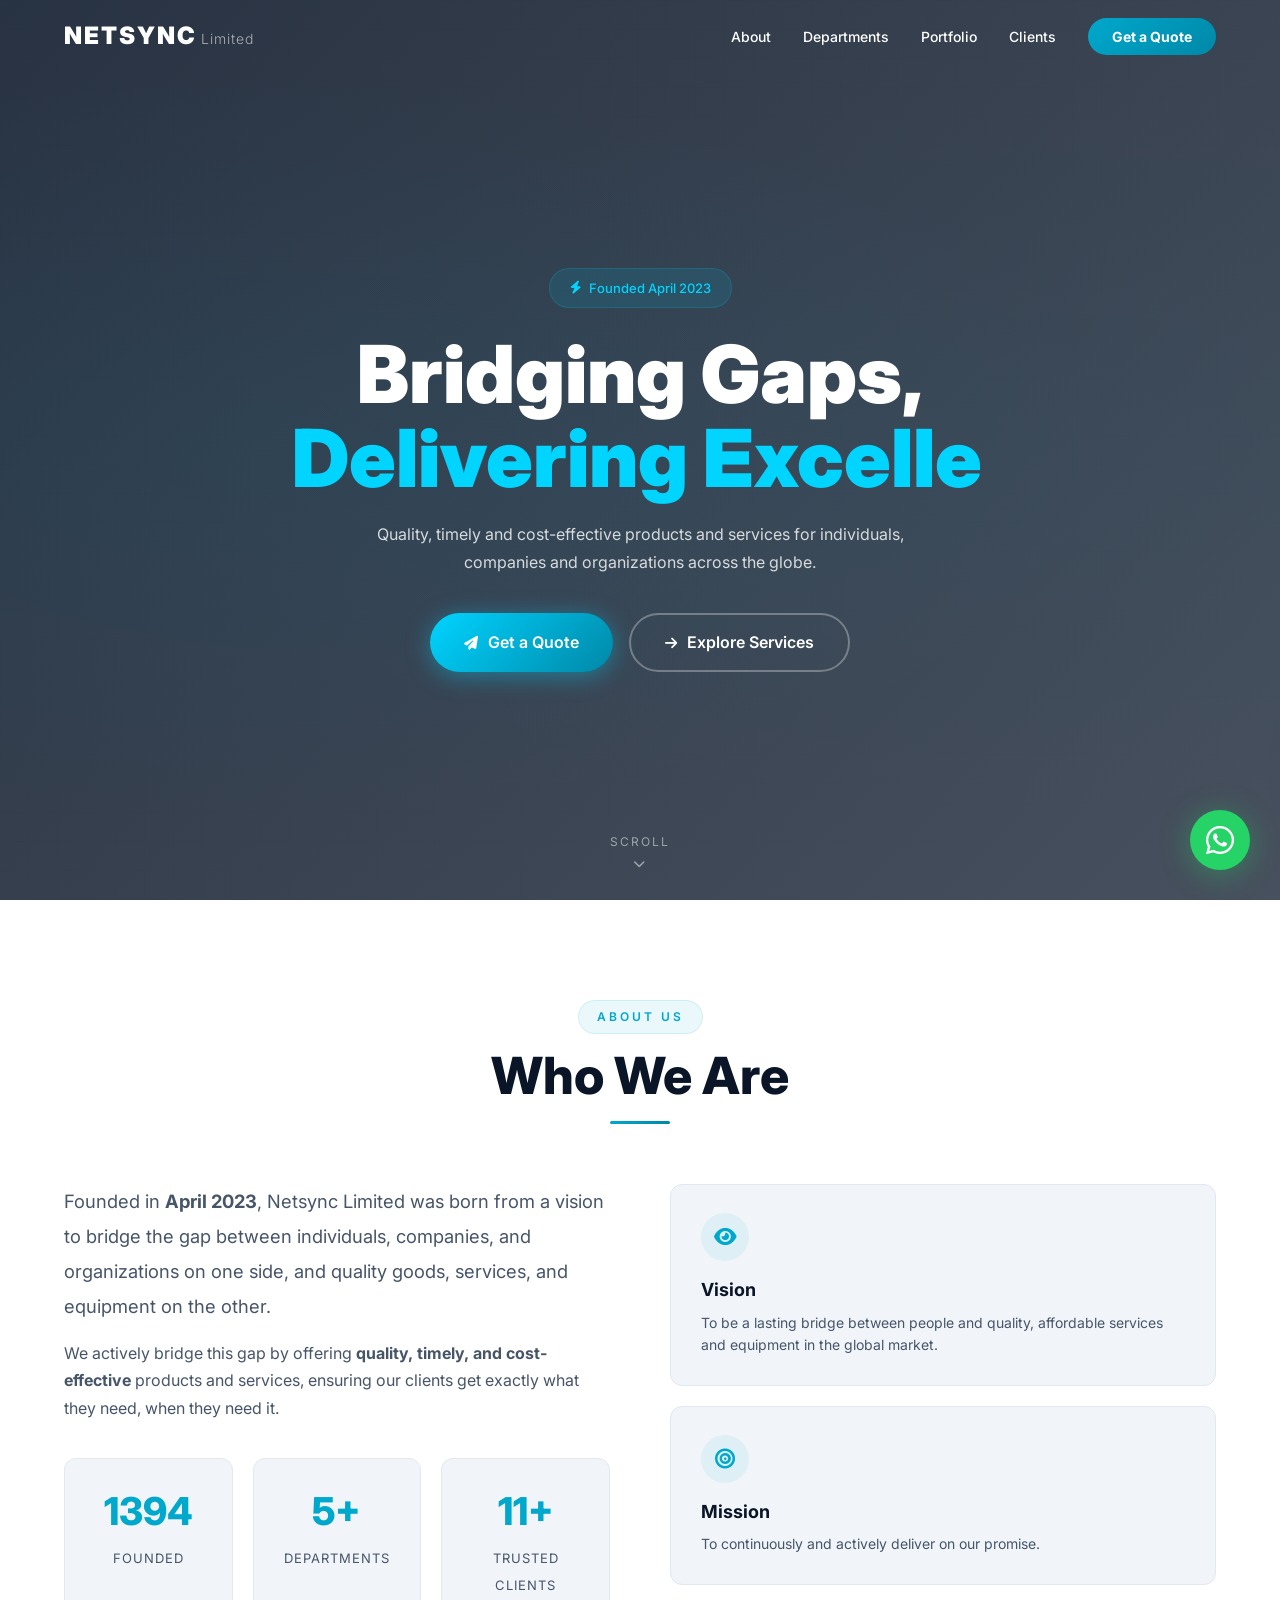
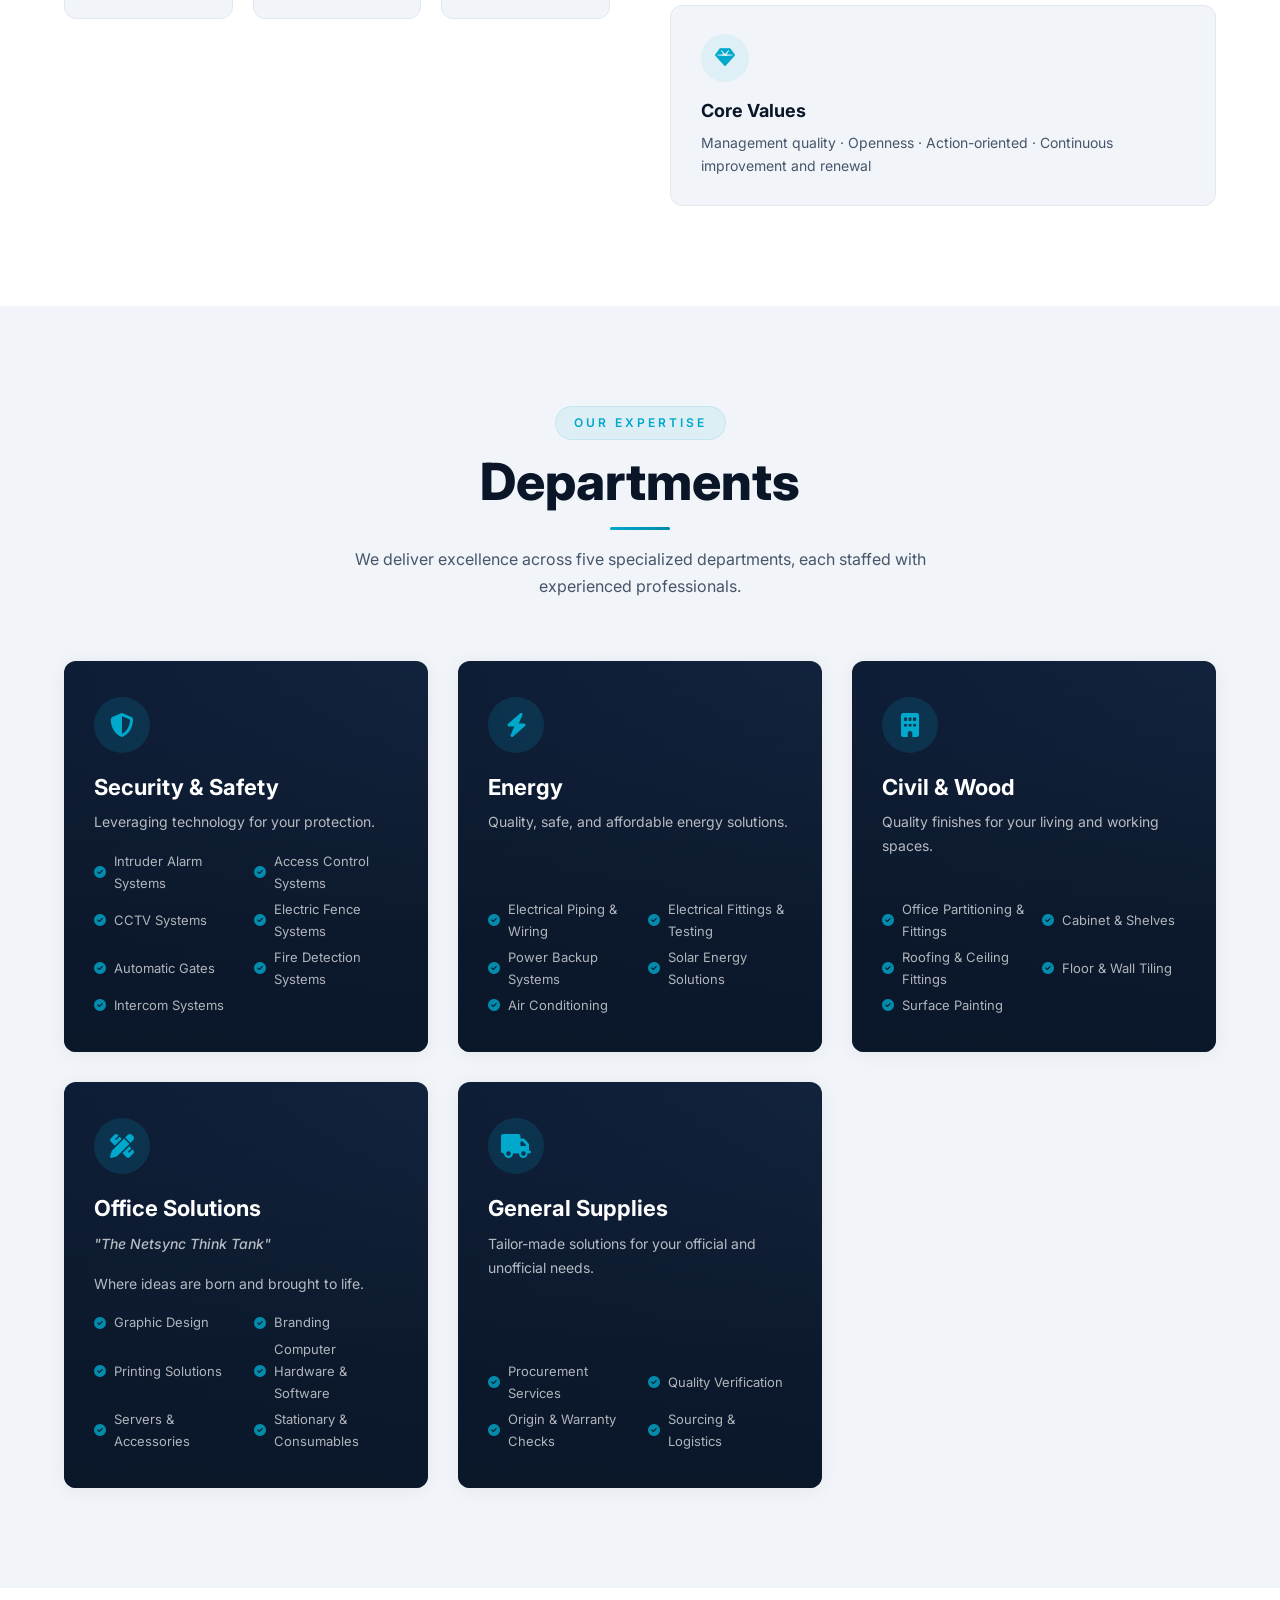
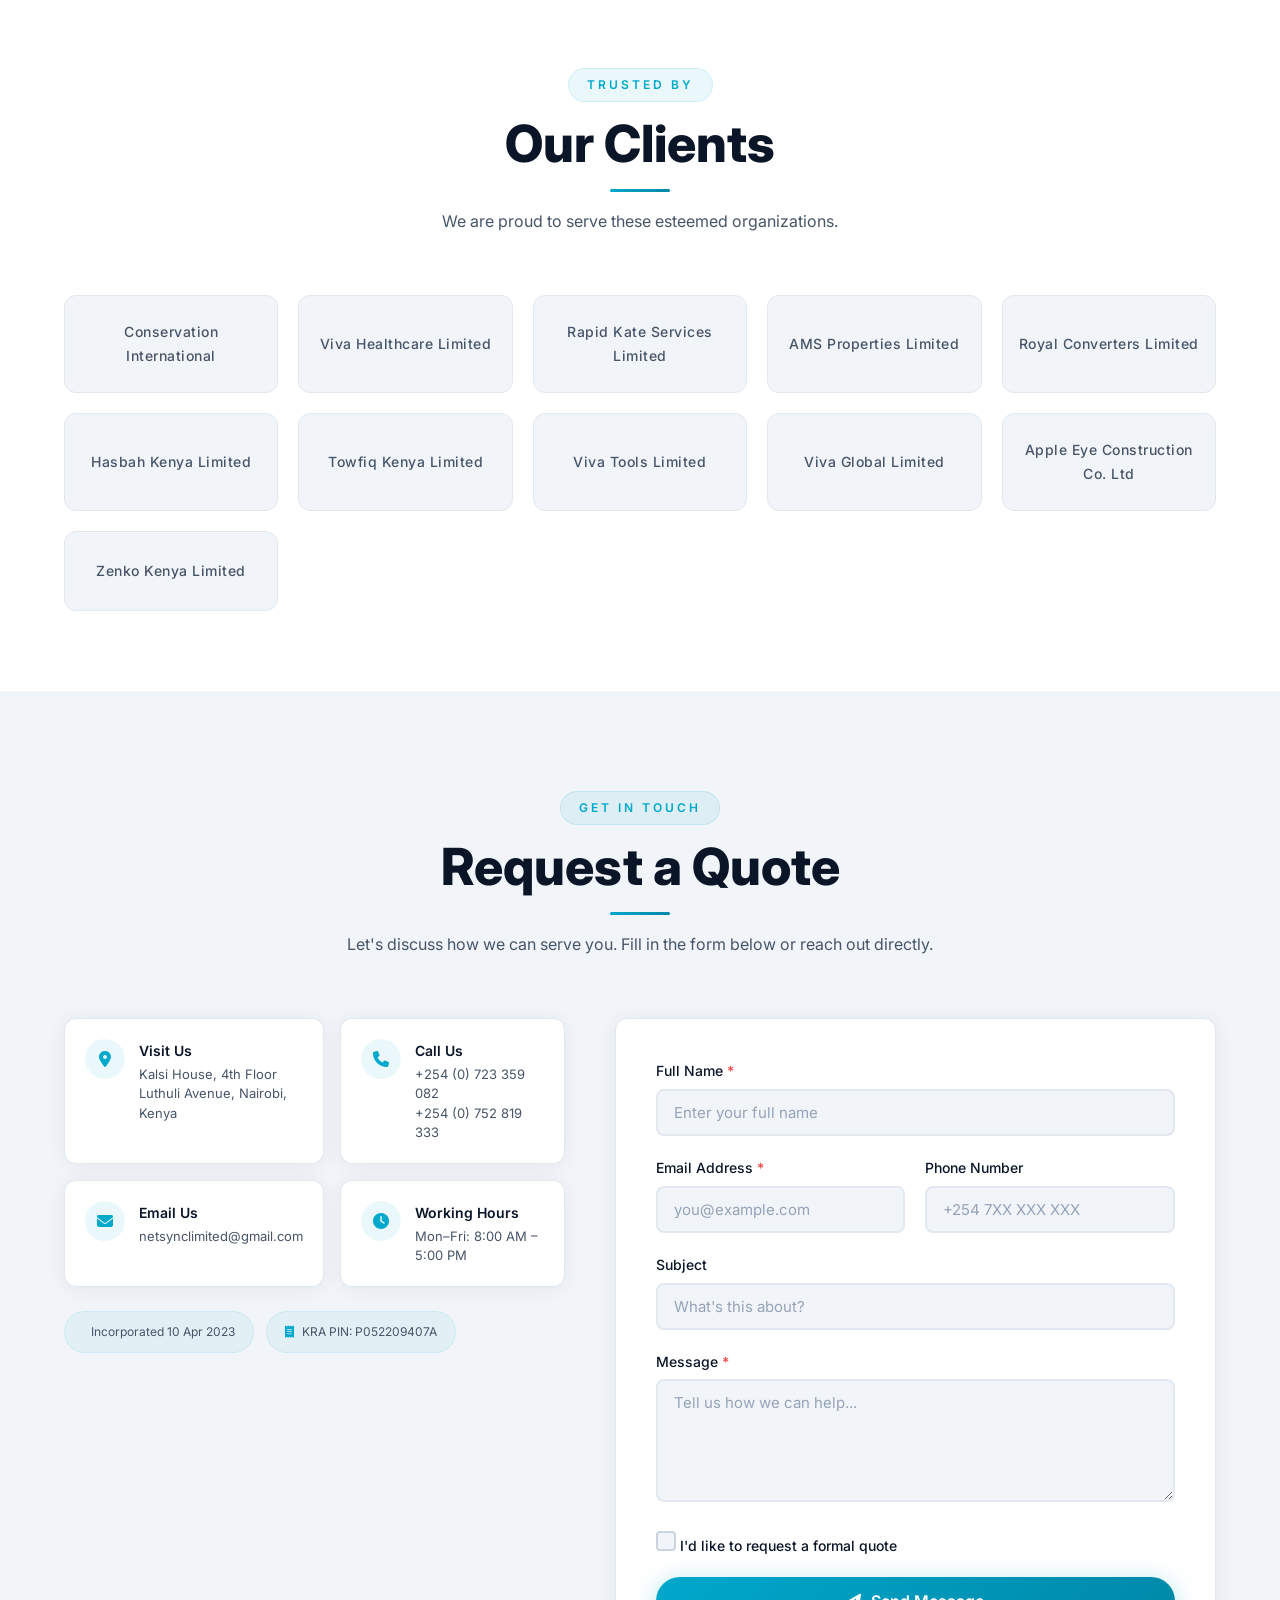
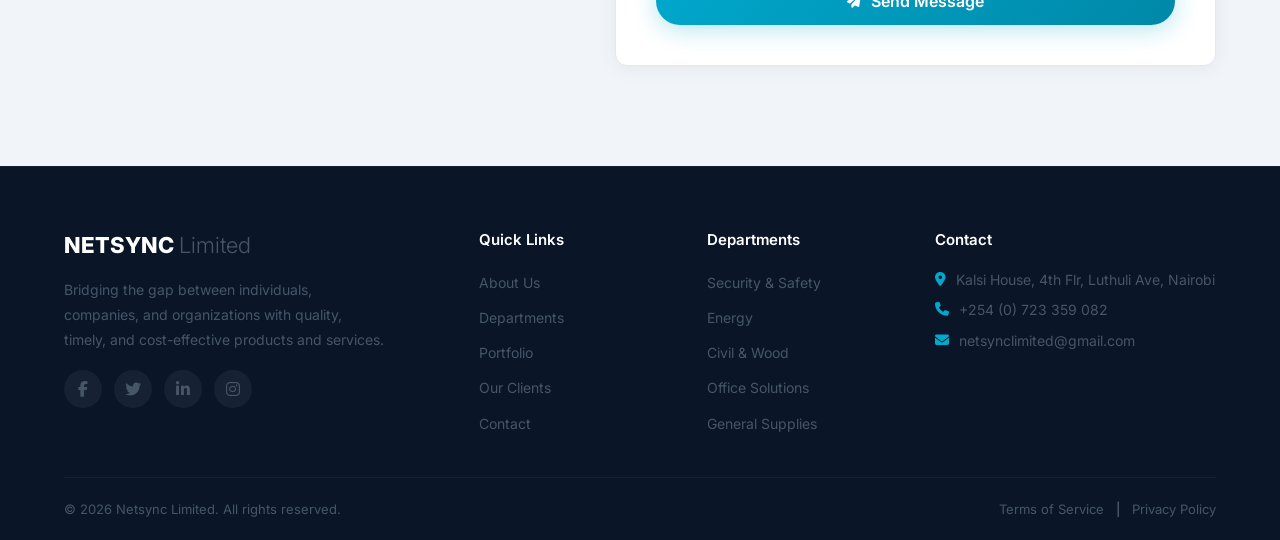
==== index.html @ a8cf63d8 "initial commit" ====
<!DOCTYPE html>
<html lang="en">
<head>
    <meta charset="UTF-8" />
    <meta name="viewport" content="width=device-width, initial-scale=1.0" />
    
    <!-- SEO Meta Tags -->
    <title>Netsync Limited - Bridging Gaps, Delivering Excellence</title>
    <meta name="description" content="Netsync Limited provides quality, timely and cost-effective security, energy, civil works, office solutions and general supplies in Kenya." />
    <meta name="keywords" content="Netsync, security systems, energy solutions, civil works, office solutions, general supplies, Kenya" />
    <meta name="author" content="Netsync Limited" />
    <meta name="robots" content="index, follow" />
    
    <!-- Open Graph Tags -->
    <meta property="og:title" content="Netsync Limited - Bridging Gaps, Delivering Excellence" />
    <meta property="og:description" content="Quality, timely and cost-effective products and services for individuals, companies and organizations." />
    <meta property="og:type" content="website" />
    <meta property="og:url" content="https://netsync-ltd.vercel.app" />
    <meta property="og:image" content="https://netsync-ltd.vercel.app/assets/images/og-image.jpg" />
    
    <!-- Favicon -->
    <link rel="icon" type="image/x-icon" href="data:image/svg+xml,<svg xmlns='http://www.w3.org/2000/svg' viewBox='0 0 100 100'><text y='.9em' font-size='90'>⚡</text></svg>" />
    
    <!-- Google Fonts -->
    <link rel="preconnect" href="https://fonts.googleapis.com" />
    <link rel="preconnect" href="https://fonts.gstatic.com" crossorigin />
    <link href="https://fonts.googleapis.com/css2?family=Inter:wght@300;400;600;700;800;900&display=swap" rel="stylesheet" />
    
    <!-- Font Awesome Icons -->
    <link rel="stylesheet" href="https://cdnjs.cloudflare.com/ajax/libs/font-awesome/6.5.0/css/all.min.css" />
    
    <!-- External CSS -->
    <link rel="stylesheet" href="css/style.css" />
</head>
<body>
    <!-- ===== LOADING SCREEN ===== -->
    <div id="loader" aria-hidden="true">
        <div class="loader-spinner"></div>
        <p>Loading...</p>
    </div>

    <!-- ===== NAVIGATION ===== -->
    <header id="navbar" role="navigation" aria-label="Main navigation">
        <nav class="nav-container">
            <div class="nav-logo">
                <a href="index.html" aria-label="Netsync Limited Home">
                    <span class="logo-text">NETSYNC</span>
                    <span class="logo-sub">Limited</span>
                </a>
            </div>
            
            <button class="nav-toggle" id="navToggle" aria-label="Toggle navigation menu" aria-expanded="false">
                <span class="hamburger-line"></span>
                <span class="hamburger-line"></span>
                <span class="hamburger-line"></span>
            </button>
            
            <ul class="nav-menu" id="navMenu" role="menubar">
                <li role="none"><a href="index.html#about" role="menuitem">About</a></li>
                <li role="none"><a href="index.html#departments" role="menuitem">Departments</a></li>
                <li role="none"><a href="portfolio.html" role="menuitem">Portfolio</a></li>
                <li role="none"><a href="index.html#clients" role="menuitem">Clients</a></li>
                <li role="none"><a href="index.html#contact" role="menuitem" class="nav-cta">Get a Quote</a></li>
            </ul>
        </nav>
    </header>

    <!-- ===== HERO SECTION ===== -->
    <section id="hero" class="hero-section" style="background: linear-gradient(135deg, rgba(10, 22, 40, 0.88) 0%, rgba(10, 22, 40, 0.75) 100%), url('https://images.unsplash.com/photo-1497366216548-37526070297c?w=1920&auto=format') center/cover no-repeat fixed;">
        <div class="hero-overlay"></div>
        <div class="hero-binary-bg" aria-hidden="true"></div>
        
        <div class="hero-content">
            <div class="hero-badge" style="background: rgba(0, 168, 204, 0.15); border-color: rgba(0, 168, 204, 0.25); color: #00D4FF;">
                <i class="fas fa-bolt" aria-hidden="true"></i>
                Founded April 2023
            </div>
            <h1 class="hero-title" style="color: #FFFFFF;">
                <span class="hero-highlight" style="color: #FFFFFF;">Bridging Gaps,</span><br />
                <span id="typed-text" class="typed-text" style="color: #00D4FF; border-right-color: #00D4FF;"></span>
            </h1>
            <p class="hero-subtitle" style="color: rgba(255, 255, 255, 0.8);">
                Quality, timely and cost-effective products and services for individuals, 
                companies and organizations across the globe.
            </p>
            <div class="hero-buttons">
                <a href="#contact" class="btn btn-primary" style="background: linear-gradient(135deg, #00D4FF, #0088A8); color: #FFFFFF; box-shadow: 0 4px 25px rgba(0, 212, 255, 0.4);">
                    <i class="fas fa-paper-plane" aria-hidden="true"></i>
                    Get a Quote
                </a>
                <a href="portfolio.html" class="btn btn-secondary" style="border-color: rgba(255, 255, 255, 0.3); color: #FFFFFF;">
                    <i class="fas fa-arrow-right" aria-hidden="true"></i>
                    Explore Services
                </a>
            </div>
        </div>
        
        <div class="hero-scroll-indicator" aria-hidden="true" style="color: rgba(255, 255, 255, 0.5);">
            <span>Scroll</span>
            <i class="fas fa-chevron-down"></i>
        </div>
    </section>

    <!-- ===== ABOUT SECTION ===== -->
    <section id="about" class="about-section">
        <div class="container">
            <div class="section-header">
                <span class="section-tag">About Us</span>
                <h2 class="section-title">Who We Are</h2>
                <div class="section-divider"></div>
            </div>
            
            <div class="about-grid">
                <div class="about-text">
                    <p class="about-intro">
                        Founded in <strong>April 2023</strong>, Netsync Limited was born from a vision to bridge 
                        the gap between individuals, companies, and organizations on one side, and quality 
                        goods, services, and equipment on the other.
                    </p>
                    <p>
                        We actively bridge this gap by offering <strong>quality, timely, and cost-effective</strong> 
                        products and services, ensuring our clients get exactly what they need, when they need it.
                    </p>
                    
                    <div class="about-stats">
                        <div class="stat-item">
                            <span class="stat-number" data-target="2023">0</span>
                            <span class="stat-label">Founded</span>
                        </div>
                        <div class="stat-item">
                            <span class="stat-number" data-target="5">0</span>
                            <span class="stat-label">Departments</span>
                        </div>
                        <div class="stat-item">
                            <span class="stat-number" data-target="11">0</span>
                            <span class="stat-label">Trusted Clients</span>
                        </div>
                    </div>
                </div>
                
                <div class="about-values">
                    <div class="value-card" data-delay="0">
                        <div class="value-icon">
                            <i class="fas fa-eye" aria-hidden="true"></i>
                        </div>
                        <h3>Vision</h3>
                        <p>To be a lasting bridge between people and quality, affordable services and equipment in the global market.</p>
                    </div>
                    <div class="value-card" data-delay="100">
                        <div class="value-icon">
                            <i class="fas fa-bullseye" aria-hidden="true"></i>
                        </div>
                        <h3>Mission</h3>
                        <p>To continuously and actively deliver on our promise.</p>
                    </div>
                    <div class="value-card" data-delay="200">
                        <div class="value-icon">
                            <i class="fas fa-gem" aria-hidden="true"></i>
                        </div>
                        <h3>Core Values</h3>
                        <p>Management quality · Openness · Action-oriented · Continuous improvement and renewal</p>
                    </div>
                </div>
            </div>
        </div>
    </section>

    <!-- ===== DEPARTMENTS SECTION ===== -->
    <section id="departments" class="departments-section">
        <div class="container">
            <div class="section-header">
                <span class="section-tag">Our Expertise</span>
                <h2 class="section-title">Departments</h2>
                <div class="section-divider"></div>
                <p class="section-subtitle">
                    We deliver excellence across five specialized departments, each staffed with experienced professionals.
                </p>
            </div>
            
            <div class="departments-grid">
                <!-- Department 1: Security & Safety -->
                <div class="dept-card" data-department="security">
                    <div class="dept-card-bg"></div>
                    <div class="dept-card-overlay">
                        <div class="dept-icon">
                            <i class="fas fa-shield-halved" aria-hidden="true"></i>
                        </div>
                        <h3>Security &amp; Safety</h3>
                        <p>Leveraging technology for your protection.</p>
                        <ul class="dept-services">
                            <li><i class="fas fa-check-circle" aria-hidden="true"></i> Intruder Alarm Systems</li>
                            <li><i class="fas fa-check-circle" aria-hidden="true"></i> Access Control Systems</li>
                            <li><i class="fas fa-check-circle" aria-hidden="true"></i> CCTV Systems</li>
                            <li><i class="fas fa-check-circle" aria-hidden="true"></i> Electric Fence Systems</li>
                            <li><i class="fas fa-check-circle" aria-hidden="true"></i> Automatic Gates</li>
                            <li><i class="fas fa-check-circle" aria-hidden="true"></i> Fire Detection Systems</li>
                            <li><i class="fas fa-check-circle" aria-hidden="true"></i> Intercom Systems</li>
                        </ul>
                    </div>
                </div>
                
                <!-- Department 2: Energy -->
                <div class="dept-card" data-department="energy">
                    <div class="dept-card-bg"></div>
                    <div class="dept-card-overlay">
                        <div class="dept-icon">
                            <i class="fas fa-bolt" aria-hidden="true"></i>
                        </div>
                        <h3>Energy</h3>
                        <p>Quality, safe, and affordable energy solutions.</p>
                        <ul class="dept-services">
                            <li><i class="fas fa-check-circle" aria-hidden="true"></i> Electrical Piping &amp; Wiring</li>
                            <li><i class="fas fa-check-circle" aria-hidden="true"></i> Electrical Fittings &amp; Testing</li>
                            <li><i class="fas fa-check-circle" aria-hidden="true"></i> Power Backup Systems</li>
                            <li><i class="fas fa-check-circle" aria-hidden="true"></i> Solar Energy Solutions</li>
                            <li><i class="fas fa-check-circle" aria-hidden="true"></i> Air Conditioning</li>
                        </ul>
                    </div>
                </div>
                
                <!-- Department 3: Civil & Wood -->
                <div class="dept-card" data-department="civil">
                    <div class="dept-card-bg"></div>
                    <div class="dept-card-overlay">
                        <div class="dept-icon">
                            <i class="fas fa-building" aria-hidden="true"></i>
                        </div>
                        <h3>Civil &amp; Wood</h3>
                        <p>Quality finishes for your living and working spaces.</p>
                        <ul class="dept-services">
                            <li><i class="fas fa-check-circle" aria-hidden="true"></i> Office Partitioning &amp; Fittings</li>
                            <li><i class="fas fa-check-circle" aria-hidden="true"></i> Cabinet &amp; Shelves</li>
                            <li><i class="fas fa-check-circle" aria-hidden="true"></i> Roofing &amp; Ceiling Fittings</li>
                            <li><i class="fas fa-check-circle" aria-hidden="true"></i> Floor &amp; Wall Tiling</li>
                            <li><i class="fas fa-check-circle" aria-hidden="true"></i> Surface Painting</li>
                        </ul>
                    </div>
                </div>
                
                <!-- Department 4: Office Solutions -->
                <div class="dept-card" data-department="office">
                    <div class="dept-card-bg"></div>
                    <div class="dept-card-overlay">
                        <div class="dept-icon">
                            <i class="fas fa-pen-ruler" aria-hidden="true"></i>
                        </div>
                        <h3>Office Solutions</h3>
                        <p class="dept-tagline">"The Netsync Think Tank"</p>
                        <p>Where ideas are born and brought to life.</p>
                        <ul class="dept-services">
                            <li><i class="fas fa-check-circle" aria-hidden="true"></i> Graphic Design</li>
                            <li><i class="fas fa-check-circle" aria-hidden="true"></i> Branding</li>
                            <li><i class="fas fa-check-circle" aria-hidden="true"></i> Printing Solutions</li>
                            <li><i class="fas fa-check-circle" aria-hidden="true"></i> Computer Hardware &amp; Software</li>
                            <li><i class="fas fa-check-circle" aria-hidden="true"></i> Servers &amp; Accessories</li>
                            <li><i class="fas fa-check-circle" aria-hidden="true"></i> Stationary &amp; Consumables</li>
                        </ul>
                    </div>
                </div>
                
                <!-- Department 5: General Supplies -->
                <div class="dept-card" data-department="supplies">
                    <div class="dept-card-bg"></div>
                    <div class="dept-card-overlay">
                        <div class="dept-icon">
                            <i class="fas fa-truck" aria-hidden="true"></i>
                        </div>
                        <h3>General Supplies</h3>
                        <p>Tailor-made solutions for your official and unofficial needs.</p>
                        <ul class="dept-services">
                            <li><i class="fas fa-check-circle" aria-hidden="true"></i> Procurement Services</li>
                            <li><i class="fas fa-check-circle" aria-hidden="true"></i> Quality Verification</li>
                            <li><i class="fas fa-check-circle" aria-hidden="true"></i> Origin &amp; Warranty Checks</li>
                            <li><i class="fas fa-check-circle" aria-hidden="true"></i> Sourcing &amp; Logistics</li>
                        </ul>
                    </div>
                </div>
            </div>
        </div>
    </section>

    <!-- ===== CLIENTS SECTION ===== -->
    <section id="clients" class="clients-section">
        <div class="container">
            <div class="section-header">
                <span class="section-tag">Trusted By</span>
                <h2 class="section-title">Our Clients</h2>
                <div class="section-divider"></div>
                <p class="section-subtitle">
                    We are proud to serve these esteemed organizations.
                </p>
            </div>
            
            <div class="clients-grid">
                <div class="client-logo">
                    <span>Conservation International</span>
                </div>
                <div class="client-logo">
                    <span>Viva Healthcare Limited</span>
                </div>
                <div class="client-logo">
                    <span>Rapid Kate Services Limited</span>
                </div>
                <div class="client-logo">
                    <span>AMS Properties Limited</span>
                </div>
                <div class="client-logo">
                    <span>Royal Converters Limited</span>
                </div>
                <div class="client-logo">
                    <span>Hasbah Kenya Limited</span>
                </div>
                <div class="client-logo">
                    <span>Towfiq Kenya Limited</span>
                </div>
                <div class="client-logo">
                    <span>Viva Tools Limited</span>
                </div>
                <div class="client-logo">
                    <span>Viva Global Limited</span>
                </div>
                <div class="client-logo">
                    <span>Apple Eye Construction Co. Ltd</span>
                </div>
                <div class="client-logo">
                    <span>Zenko Kenya Limited</span>
                </div>
            </div>
        </div>
    </section>

    <!-- ===== CONTACT SECTION ===== -->
    <section id="contact" class="contact-section">
        <div class="container">
            <div class="section-header">
                <span class="section-tag">Get In Touch</span>
                <h2 class="section-title">Request a Quote</h2>
                <div class="section-divider"></div>
                <p class="section-subtitle">
                    Let's discuss how we can serve you. Fill in the form below or reach out directly.
                </p>
            </div>
            
            <div class="contact-wrapper">
                <div class="contact-info">
                    <div class="info-card">
                        <div class="info-icon">
                            <i class="fas fa-location-dot" aria-hidden="true"></i>
                        </div>
                        <div>
                            <h4>Visit Us</h4>
                            <p>Kalsi House, 4th Floor<br />Luthuli Avenue, Nairobi, Kenya</p>
                        </div>
                    </div>
                    
                    <div class="info-card">
                        <div class="info-icon">
                            <i class="fas fa-phone" aria-hidden="true"></i>
                        </div>
                        <div>
                            <h4>Call Us</h4>
                            <p><a href="tel:+254723359082">+254 (0) 723 359 082</a></p>
                            <p><a href="tel:+254752819333">+254 (0) 752 819 333</a></p>
                        </div>
                    </div>
                    
                    <div class="info-card">
                        <div class="info-icon">
                            <i class="fas fa-envelope" aria-hidden="true"></i>
                        </div>
                        <div>
                            <h4>Email Us</h4>
                            <p><a href="mailto:netsynclimited@gmail.com">netsynclimited@gmail.com</a></p>
                        </div>
                    </div>
                    
                    <div class="info-card">
                        <div class="info-icon">
                            <i class="fas fa-clock" aria-hidden="true"></i>
                        </div>
                        <div>
                            <h4>Working Hours</h4>
                            <p>Mon–Fri: 8:00 AM – 5:00 PM</p>
                        </div>
                    </div>
                    
                    <div class="info-credentials">
                        <div class="cred-badge">
                            <i class="fas fa-file-certificate" aria-hidden="true"></i>
                            <span>Incorporated 10 Apr 2023</span>
                        </div>
                        <div class="cred-badge">
                            <i class="fas fa-receipt" aria-hidden="true"></i>
                            <span>KRA PIN: P052209407A</span>
                        </div>
                    </div>
                </div>
                
                <div class="contact-form-wrapper">
                    <form id="contactForm" novalidate>
                        <div class="form-group">
                            <label for="name">Full Name <span class="required">*</span></label>
                            <input type="text" id="name" name="name" placeholder="Enter your full name" required />
                            <span class="error-message" data-for="name">Please enter your name</span>
                        </div>
                        
                        <div class="form-row">
                            <div class="form-group">
                                <label for="email">Email Address <span class="required">*</span></label>
                                <input type="email" id="email" name="email" placeholder="you@example.com" required />
                                <span class="error-message" data-for="email">Please enter a valid email</span>
                            </div>
                            <div class="form-group">
                                <label for="phone">Phone Number</label>
                                <input type="tel" id="phone" name="phone" placeholder="+254 7XX XXX XXX" />
                            </div>
                        </div>
                        
                        <div class="form-group">
                            <label for="subject">Subject</label>
                            <input type="text" id="subject" name="subject" placeholder="What's this about?" />
                        </div>
                        
                        <div class="form-group">
                            <label for="message">Message <span class="required">*</span></label>
                            <textarea id="message" name="message" rows="5" placeholder="Tell us how we can help..." required></textarea>
                            <span class="error-message" data-for="message">Please enter a message</span>
                        </div>
                        
                        <div class="form-group form-quote-toggle">
                            <label class="checkbox-label">
                                <input type="checkbox" id="requestQuote" />
                                <span class="checkmark"></span>
                                <span>I'd like to request a formal quote</span>
                            </label>
                        </div>
                        
                        <button type="submit" class="btn btn-primary btn-full">
                            <i class="fas fa-paper-plane" aria-hidden="true"></i>
                            Send Message
                        </button>
                    </form>
                </div>
            </div>
        </div>
    </section>

    <!-- ===== FOOTER ===== -->
    <footer class="footer">
        <div class="container">
            <div class="footer-grid">
                <div class="footer-brand">
                    <h3>NETSYNC <span>Limited</span></h3>
                    <p>
                        Bridging the gap between individuals, companies, and organizations 
                        with quality, timely, and cost-effective products and services.
                    </p>
                    <div class="footer-social">
                        <a href="#" aria-label="Facebook"><i class="fab fa-facebook-f" aria-hidden="true"></i></a>
                        <a href="#" aria-label="Twitter"><i class="fab fa-twitter" aria-hidden="true"></i></a>
                        <a href="#" aria-label="LinkedIn"><i class="fab fa-linkedin-in" aria-hidden="true"></i></a>
                        <a href="#" aria-label="Instagram"><i class="fab fa-instagram" aria-hidden="true"></i></a>
                    </div>
                </div>
                
                <div class="footer-links">
                    <h4>Quick Links</h4>
                    <ul>
                        <li><a href="index.html#about">About Us</a></li>
                        <li><a href="index.html#departments">Departments</a></li>
                        <li><a href="portfolio.html">Portfolio</a></li>
                        <li><a href="index.html#clients">Our Clients</a></li>
                        <li><a href="index.html#contact">Contact</a></li>
                    </ul>
                </div>
                
                <div class="footer-departments">
                    <h4>Departments</h4>
                    <ul>
                        <li><a href="index.html#departments">Security &amp; Safety</a></li>
                        <li><a href="index.html#departments">Energy</a></li>
                        <li><a href="index.html#departments">Civil &amp; Wood</a></li>
                        <li><a href="index.html#departments">Office Solutions</a></li>
                        <li><a href="index.html#departments">General Supplies</a></li>
                    </ul>
                </div>
                
                <div class="footer-contact">
                    <h4>Contact</h4>
                    <ul>
                        <li><i class="fas fa-map-marker-alt" aria-hidden="true"></i> Kalsi House, 4th Flr, Luthuli Ave, Nairobi</li>
                        <li><i class="fas fa-phone" aria-hidden="true"></i> +254 (0) 723 359 082</li>
                        <li><i class="fas fa-envelope" aria-hidden="true"></i> netsynclimited@gmail.com</li>
                    </ul>
                </div>
            </div>
            
            <div class="footer-bottom">
                <p>&copy; 2026 Netsync Limited. All rights reserved.</p>
                <div class="footer-legal">
                    <a href="#">Terms of Service</a>
                    <span>|</span>
                    <a href="#">Privacy Policy</a>
                </div>
            </div>
        </div>
    </footer>

    <!-- ===== WHATSAPP FLOATING BUTTON ===== -->
    <a href="https://wa.me/254723359082?text=Hi%20Netsync%2C%20I'd%20like%20to%20inquire%20about%20your%20services." 
       class="whatsapp-float" 
       target="_blank" 
       rel="noopener noreferrer" 
       aria-label="Chat on WhatsApp">
        <i class="fab fa-whatsapp" aria-hidden="true"></i>
    </a>

    <!-- ===== TOAST NOTIFICATION ===== -->
    <div id="toast" class="toast" role="alert" aria-live="polite">
        <div class="toast-icon">
            <i class="fas fa-check-circle" aria-hidden="true"></i>
        </div>
        <div class="toast-content">
            <h4>Success!</h4>
            <p id="toastMessage">Your message has been sent.</p>
        </div>
        <button class="toast-close" aria-label="Close notification">&times;</button>
    </div>

    <!-- ===== EXTERNAL JAVASCRIPT ===== -->
    <script src="js/script.js"></script>
</body>
</html>
---- css/style.css ----
/* ============================================================
   CSS VARIABLES & RESET - WHITE THEME
   ============================================================ */
:root {
    --primary-dark: #0A1628;
    --primary-mid: #f8fafc;
    --primary-light: #e2e8f0;
    --accent-cyan: #00A8CC;
    --accent-teal: #0088A8;
    --accent-glow: rgba(0, 168, 204, 0.25);
    --white: #FFFFFF;
    --gray-100: #f1f5f9;
    --gray-200: #e2e8f0;
    --gray-300: #cbd5e1;
    --gray-400: #94a3b8;
    --gray-500: #64748b;
    --gray-600: #475569;
    --gray-700: #334155;
    --text-dark: #0A1628;
    --text-muted: #475569;
    --text-light: #64748b;
    --shadow-sm: 0 2px 20px rgba(0, 0, 0, 0.06);
    --shadow-md: 0 4px 30px rgba(0, 0, 0, 0.08);
    --shadow-lg: 0 10px 60px rgba(0, 0, 0, 0.1);
    --glass-bg: rgba(255, 255, 255, 0.8);
    --glass-border: rgba(0, 0, 0, 0.06);
    --radius: 12px;
    --transition: 0.4s cubic-bezier(0.25, 0.46, 0.45, 0.94);
    --font-primary: 'Inter', -apple-system, BlinkMacSystemFont, 'Segoe UI', sans-serif;
}

*,
*::before,
*::after {
    margin: 0;
    padding: 0;
    box-sizing: border-box;
}

html {
    scroll-behavior: smooth;
    -webkit-font-smoothing: antialiased;
    -moz-osx-font-smoothing: grayscale;
}

body {
    font-family: var(--font-primary);
    background-color: var(--white);
    color: var(--text-dark);
    line-height: 1.7;
    overflow-x: hidden;
}

img {
    max-width: 100%;
    height: auto;
    display: block;
}

a {
    color: var(--accent-cyan);
    text-decoration: none;
    transition: var(--transition);
}

a:hover {
    color: var(--accent-teal);
}

ul {
    list-style: none;
}

.container {
    width: 100%;
    max-width: 1200px;
    margin: 0 auto;
    padding: 0 24px;
}

/* ============================================================
   LOADING SCREEN
   ============================================================ */
#loader {
    position: fixed;
    inset: 0;
    z-index: 9999;
    display: flex;
    flex-direction: column;
    align-items: center;
    justify-content: center;
    background: var(--white);
    transition: opacity 0.8s ease, visibility 0.8s ease;
}

#loader.hidden {
    opacity: 0;
    visibility: hidden;
    pointer-events: none;
}

.loader-spinner {
    width: 60px;
    height: 60px;
    border: 3px solid rgba(0, 168, 204, 0.1);
    border-top-color: var(--accent-cyan);
    border-radius: 50%;
    animation: spin 1s linear infinite;
}

@keyframes spin {
    to {
        transform: rotate(360deg);
    }
}

#loader p {
    margin-top: 20px;
    font-size: 14px;
    color: var(--gray-400);
    letter-spacing: 2px;
    text-transform: uppercase;
}

/* ============================================================
   SECTION HEADERS
   ============================================================ */
.section-header {
    text-align: center;
    margin-bottom: 60px;
}

.section-tag {
    display: inline-block;
    font-size: 12px;
    font-weight: 600;
    letter-spacing: 3px;
    text-transform: uppercase;
    color: var(--accent-cyan);
    background: rgba(0, 168, 204, 0.08);
    padding: 6px 18px;
    border-radius: 50px;
    border: 1px solid rgba(0, 168, 204, 0.12);
    margin-bottom: 12px;
}

.section-title {
    font-size: clamp(2rem, 5vw, 3.2rem);
    font-weight: 800;
    line-height: 1.15;
    color: var(--text-dark);
}

.section-divider {
    width: 60px;
    height: 3px;
    background: linear-gradient(90deg, var(--accent-cyan), var(--accent-teal));
    margin: 16px auto 0;
    border-radius: 10px;
}

.section-subtitle {
    font-size: clamp(1rem, 1.2vw, 1.2rem);
    color: var(--text-muted);
    max-width: 600px;
    margin: 16px auto 0;
}

/* ============================================================
   BUTTONS
   ============================================================ */
.btn {
    display: inline-flex;
    align-items: center;
    gap: 10px;
    padding: 14px 34px;
    font-family: var(--font-primary);
    font-size: 16px;
    font-weight: 600;
    border: none;
    border-radius: 50px;
    cursor: pointer;
    transition: var(--transition);
    position: relative;
    overflow: hidden;
}

.btn i {
    font-size: 14px;
}

.btn-primary {
    background: linear-gradient(135deg, var(--accent-cyan), var(--accent-teal));
    color: var(--white);
    box-shadow: 0 4px 25px rgba(0, 168, 204, 0.3);
}

.btn-primary:hover {
    transform: translateY(-3px);
    box-shadow: 0 8px 40px rgba(0, 168, 204, 0.4);
    color: var(--white);
}

.btn-secondary {
    background: transparent;
    color: var(--text-dark);
    border: 2px solid var(--gray-300);
}

.btn-secondary:hover {
    background: var(--gray-100);
    border-color: var(--accent-cyan);
    transform: translateY(-3px);
    color: var(--text-dark);
}

.btn-full {
    width: 100%;
    justify-content: center;
}

/* ============================================================
   NAVIGATION
   ============================================================ */
#navbar {
    position: fixed;
    top: 0;
    left: 0;
    right: 0;
    z-index: 1000;
    padding: 16px 0;
    transition: var(--transition);
    background: transparent;
}

#navbar.scrolled {
    background: rgba(255, 255, 255, 0.95);
    backdrop-filter: blur(20px);
    -webkit-backdrop-filter: blur(20px);
    padding: 10px 0;
    box-shadow: 0 4px 30px rgba(0, 0, 0, 0.06);
}

.nav-container {
    display: flex;
    align-items: center;
    justify-content: space-between;
    max-width: 1200px;
    margin: 0 auto;
    padding: 0 24px;
}

.nav-logo a {
    display: flex;
    align-items: baseline;
    gap: 4px;
    color: var(--white);
}

.logo-text {
    font-size: 24px;
    font-weight: 900;
    letter-spacing: 2px;
    color: var(--white);
}

#navbar.scrolled .logo-text {
    color: var(--text-dark);
}

.logo-sub {
    font-size: 14px;
    font-weight: 300;
    color: rgba(255, 255, 255, 0.6);
    letter-spacing: 1px;
}

#navbar.scrolled .logo-sub {
    color: var(--gray-500);
}

.nav-toggle {
    display: none;
    flex-direction: column;
    gap: 5px;
    background: none;
    border: none;
    cursor: pointer;
    padding: 8px;
}

.hamburger-line {
    width: 28px;
    height: 2.5px;
    background: var(--white);
    border-radius: 10px;
    transition: var(--transition);
}

#navbar.scrolled .hamburger-line {
    background: var(--text-dark);
}

.nav-menu {
    display: flex;
    align-items: center;
    gap: 32px;
}

.nav-menu a {
    color: var(--white);
    font-size: 14px;
    font-weight: 500;
    position: relative;
    padding: 4px 0;
}

#navbar.scrolled .nav-menu a {
    color: var(--text-dark);
}

.nav-menu a::after {
    content: '';
    position: absolute;
    bottom: 0;
    left: 0;
    width: 0;
    height: 2px;
    background: var(--accent-cyan);
    transition: var(--transition);
}

.nav-menu a:hover::after,
.nav-menu a:focus::after,
.nav-menu a.active::after {
    width: 100%;
}

.nav-cta {
    background: linear-gradient(135deg, var(--accent-cyan), var(--accent-teal));
    color: var(--white) !important;
    padding: 10px 24px !important;
    border-radius: 50px;
    font-weight: 700 !important;
}

.nav-cta::after {
    display: none !important;
}

.nav-cta:hover {
    transform: translateY(-2px);
    box-shadow: 0 4px 20px rgba(0, 168, 204, 0.4);
    color: var(--white) !important;
}

/* ============================================================
   HERO SECTION
   ============================================================ */
.hero-section {
    position: relative;
    min-height: 100vh;
    display: flex;
    align-items: center;
    justify-content: center;
    overflow: hidden;
    padding: 100px 24px 60px;
    /* Background is now set via inline style */
}

.hero-overlay {
    position: absolute;
    inset: 0;
    background:
        radial-gradient(ellipse at 20% 50%, rgba(0, 168, 204, 0.06) 0%, transparent 60%),
        radial-gradient(ellipse at 80% 50%, rgba(0, 136, 168, 0.04) 0%, transparent 60%);
    z-index: 1;
}

.hero-binary-bg {
    position: absolute;
    inset: 0;
    z-index: 0;
    opacity: 0.04;
    background-image:
        repeating-linear-gradient(0deg,
            transparent,
            transparent 28px,
            rgba(0, 168, 204, 0.08) 28px,
            rgba(0, 168, 204, 0.08) 29px),
        repeating-linear-gradient(90deg,
            transparent,
            transparent 28px,
            rgba(0, 168, 204, 0.08) 28px,
            rgba(0, 168, 204, 0.08) 29px);
    background-size: 58px 58px;
    animation: binaryMove 20s linear infinite;
}

@keyframes binaryMove {
    0% {
        transform: translate(0, 0);
    }
    100% {
        transform: translate(58px, 58px);
    }
}

.hero-content {
    position: relative;
    z-index: 2;
    max-width: 900px;
    text-align: center;
}

.hero-badge {
    display: inline-flex;
    align-items: center;
    gap: 8px;
    font-size: 13px;
    font-weight: 500;
    color: var(--accent-cyan);
    background: rgba(0, 168, 204, 0.08);
    padding: 8px 20px;
    border-radius: 50px;
    border: 1px solid rgba(0, 168, 204, 0.12);
    margin-bottom: 24px;
}

.hero-title {
    font-size: clamp(2.4rem, 8vw, 5rem);
    font-weight: 900;
    line-height: 1.05;
    margin-bottom: 20px;
    /* Color set via inline style */
}


.typed-text {
    /* Color and border set via inline style */
    padding-right: 6px;
    animation: blink 0.8s step-end infinite;
}

@keyframes blink {
    50% {
        border-color: transparent;
    }
}

.hero-subtitle {
    font-size: clamp(1rem, 1.2vw, 1.25rem);
    max-width: 600px;
    margin: 0 auto 36px;
    line-height: 1.8;
    /* Color set via inline style */
}

.hero-buttons {
    display: flex;
    flex-wrap: wrap;
    gap: 16px;
    justify-content: center;
}

.hero-scroll-indicator {
    position: absolute;
    bottom: 30px;
    left: 50%;
    transform: translateX(-50%);
    z-index: 2;
    display: flex;
    flex-direction: column;
    align-items: center;
    gap: 6px;
    font-size: 12px;
    letter-spacing: 2px;
    text-transform: uppercase;
    animation: bounceDown 2s ease-in-out infinite;
    /* Color set via inline style */
}

@keyframes bounceDown {
    0%,
    100% {
        transform: translateX(-50%) translateY(0);
    }
    50% {
        transform: translateX(-50%) translateY(10px);
    }
}

/* ============================================================
   ABOUT SECTION
   ============================================================ */
.about-section {
    padding: 100px 0;
    background: var(--white);
}

.about-grid {
    display: grid;
    grid-template-columns: 1fr 1fr;
    gap: 60px;
    align-items: start;
}

.about-intro {
    font-size: 1.15rem;
    line-height: 1.9;
    margin-bottom: 20px;
    color: var(--text-dark);
}

.about-text p {
    color: var(--text-muted);
    margin-bottom: 16px;
}

.about-stats {
    display: grid;
    grid-template-columns: repeat(3, 1fr);
    gap: 20px;
    margin-top: 36px;
}

.stat-item {
    text-align: center;
    padding: 20px;
    background: var(--gray-100);
    border: 1px solid var(--gray-200);
    border-radius: var(--radius);
    transition: var(--transition);
}

.stat-item:hover {
    transform: translateY(-4px);
    border-color: var(--accent-cyan);
    box-shadow: var(--shadow-sm);
}

.stat-number {
    display: block;
    font-size: 2.4rem;
    font-weight: 800;
    color: var(--accent-cyan);
}

.stat-label {
    font-size: 13px;
    color: var(--text-muted);
    text-transform: uppercase;
    letter-spacing: 1px;
}

.about-values {
    display: grid;
    grid-template-columns: 1fr;
    gap: 20px;
}

.value-card {
    padding: 28px 30px;
    background: var(--gray-100);
    border: 1px solid var(--gray-200);
    border-radius: var(--radius);
    transition: var(--transition);
    opacity: 0;
    transform: translateY(30px);
}

.value-card.visible {
    opacity: 1;
    transform: translateY(0);
}

.value-card:hover {
    transform: translateY(-4px);
    border-color: var(--accent-cyan);
    box-shadow: var(--shadow-sm);
}

.value-icon {
    display: inline-flex;
    align-items: center;
    justify-content: center;
    width: 48px;
    height: 48px;
    background: rgba(0, 168, 204, 0.08);
    border-radius: 50%;
    margin-bottom: 14px;
    color: var(--accent-cyan);
    font-size: 20px;
}

.value-card h3 {
    font-size: 18px;
    font-weight: 700;
    margin-bottom: 6px;
    color: var(--text-dark);
}

.value-card p {
    font-size: 14px;
    color: var(--text-muted);
    line-height: 1.6;
}

/* ============================================================
   DEPARTMENTS SECTION
   ============================================================ */
.departments-section {
    padding: 100px 0;
    background: var(--gray-100);
}

.departments-grid {
    display: grid;
    grid-template-columns: repeat(auto-fit, minmax(340px, 1fr));
    gap: 30px;
}

.dept-card {
    position: relative;
    border-radius: var(--radius);
    overflow: hidden;
    min-height: 380px;
    cursor: pointer;
    transition: var(--transition);
    box-shadow: var(--shadow-sm);
}

.dept-card:hover {
    transform: translateY(-6px);
    box-shadow: var(--shadow-md);
}

.dept-card-bg {
    position: absolute;
    inset: 0;
    background-size: cover;
    background-position: center;
    transition: var(--transition);
}

/* Department background images (gradient fallbacks) */
.dept-card[data-department="security"] .dept-card-bg {
    background: linear-gradient(135deg, #0f1f3a, #1a2d4a),
        url('https://images.unsplash.com/photo-1558002038-1055907df827?w=600&auto=format');
    background-blend-mode: overlay;
}

.dept-card[data-department="energy"] .dept-card-bg {
    background: linear-gradient(135deg, #0f1f3a, #1a2d4a),
        url('https://images.unsplash.com/photo-1504328345606-18bbc8c9d7d1?w=600&auto=format');
    background-blend-mode: overlay;
}

.dept-card[data-department="civil"] .dept-card-bg {
    background: linear-gradient(135deg, #0f1f3a, #1a2d4a),
        url('https://images.unsplash.com/photo-1581094794329-c8112a89af12?w=600&auto=format');
    background-blend-mode: overlay;
}

.dept-card[data-department="office"] .dept-card-bg {
    background: linear-gradient(135deg, #0f1f3a, #1a2d4a),
        url('https://images.unsplash.com/photo-1497366216548-37526070297c?w=600&auto=format');
    background-blend-mode: overlay;
}

.dept-card[data-department="supplies"] .dept-card-bg {
    background: linear-gradient(135deg, #0f1f3a, #1a2d4a),
        url('https://images.unsplash.com/photo-1586528116311-ad8dd3c8310d?w=600&auto=format');
    background-blend-mode: overlay;
}

.dept-card-overlay {
    position: relative;
    z-index: 2;
    padding: 36px 30px;
    height: 100%;
    display: flex;
    flex-direction: column;
    background: linear-gradient(180deg,
            rgba(10, 22, 40, 0.2) 0%,
            rgba(10, 22, 40, 0.85) 70%,
            rgba(10, 22, 40, 0.95) 100%);
    transition: var(--transition);
}

.dept-card:hover .dept-card-overlay {
    background: linear-gradient(180deg,
            rgba(10, 22, 40, 0.1) 0%,
            rgba(10, 22, 40, 0.8) 60%,
            rgba(10, 22, 40, 0.95) 100%);
}

.dept-card:hover .dept-card-bg {
    transform: scale(1.08);
}

.dept-icon {
    display: inline-flex;
    align-items: center;
    justify-content: center;
    width: 56px;
    height: 56px;
    background: rgba(0, 212, 255, 0.12);
    border-radius: 50%;
    color: var(--accent-cyan);
    font-size: 24px;
    margin-bottom: 16px;
    transition: var(--transition);
}

.dept-card:hover .dept-icon {
    background: rgba(0, 212, 255, 0.2);
    transform: scale(1.05);
}

.dept-card-overlay h3 {
    font-size: 22px;
    font-weight: 700;
    margin-bottom: 4px;
    color: var(--white);
}

.dept-tagline {
    font-size: 13px;
    font-weight: 500;
    color: var(--accent-cyan);
    font-style: italic;
    margin-bottom: 4px;
}

.dept-card-overlay>p {
    font-size: 14px;
    color: rgba(255, 255, 255, 0.7);
    margin-bottom: 16px;
}

.dept-services {
    display: grid;
    grid-template-columns: 1fr 1fr;
    gap: 4px 16px;
    margin-top: auto;
}

.dept-services li {
    font-size: 13px;
    color: rgba(255, 255, 255, 0.85);
    display: flex;
    align-items: center;
    gap: 8px;
    opacity: 0.8;
    transition: var(--transition);
}

.dept-services li i {
    color: var(--accent-cyan);
    font-size: 12px;
    flex-shrink: 0;
}

.dept-card:hover .dept-services li {
    opacity: 1;
}

/* ============================================================
   CLIENTS SECTION
   ============================================================ */
.clients-section {
    padding: 80px 0;
    background: var(--white);
}

.clients-grid {
    display: grid;
    grid-template-columns: repeat(auto-fit, minmax(180px, 1fr));
    gap: 20px;
}

.client-logo {
    display: flex;
    align-items: center;
    justify-content: center;
    padding: 24px 16px;
    background: var(--gray-100);
    border: 1px solid var(--gray-200);
    border-radius: var(--radius);
    transition: var(--transition);
    text-align: center;
    min-height: 80px;
}

.client-logo span {
    font-size: 14px;
    font-weight: 500;
    color: var(--text-muted);
    transition: var(--transition);
    letter-spacing: 0.5px;
}

.client-logo:hover {
    transform: translateY(-4px);
    border-color: var(--accent-cyan);
    box-shadow: var(--shadow-sm);
    background: rgba(0, 168, 204, 0.04);
}

.client-logo:hover span {
    color: var(--text-dark);
}

/* ============================================================
   CONTACT SECTION
   ============================================================ */
.contact-section {
    padding: 100px 0;
    background: var(--gray-100);
}

.contact-wrapper {
    display: grid;
    grid-template-columns: 1fr 1.2fr;
    gap: 50px;
    align-items: start;
}

.contact-info {
    display: grid;
    grid-template-columns: 1fr 1fr;
    gap: 16px;
}

.info-card {
    display: flex;
    align-items: flex-start;
    gap: 14px;
    padding: 20px;
    background: var(--white);
    border: 1px solid var(--gray-200);
    border-radius: var(--radius);
    transition: var(--transition);
    box-shadow: var(--shadow-sm);
}

.info-card:hover {
    border-color: var(--accent-cyan);
    transform: translateY(-2px);
    box-shadow: var(--shadow-md);
}

.info-icon {
    display: flex;
    align-items: center;
    justify-content: center;
    width: 40px;
    height: 40px;
    background: rgba(0, 168, 204, 0.08);
    border-radius: 50%;
    color: var(--accent-cyan);
    font-size: 16px;
    flex-shrink: 0;
}

.info-card h4 {
    font-size: 14px;
    font-weight: 600;
    color: var(--text-dark);
    margin-bottom: 2px;
}

.info-card p,
.info-card a {
    font-size: 13px;
    color: var(--text-muted);
    line-height: 1.5;
}

.info-card a:hover {
    color: var(--accent-cyan);
}

.info-credentials {
    grid-column: 1 / -1;
    display: flex;
    flex-wrap: wrap;
    gap: 12px;
    margin-top: 8px;
}

.cred-badge {
    display: inline-flex;
    align-items: center;
    gap: 8px;
    padding: 10px 18px;
    background: rgba(0, 168, 204, 0.06);
    border: 1px solid rgba(0, 168, 204, 0.1);
    border-radius: 50px;
    font-size: 12px;
    color: var(--text-muted);
}

.cred-badge i {
    color: var(--accent-cyan);
}

/* Contact Form */
.contact-form-wrapper {
    background: var(--white);
    border: 1px solid var(--gray-200);
    border-radius: var(--radius);
    padding: 40px;
    box-shadow: var(--shadow-sm);
}

.contact-form-wrapper .form-group {
    margin-bottom: 20px;
}

.form-group label {
    display: block;
    font-size: 14px;
    font-weight: 500;
    color: var(--text-dark);
    margin-bottom: 6px;
}

.required {
    color: #ef4444;
}

.form-group input,
.form-group textarea {
    width: 100%;
    padding: 12px 16px;
    background: var(--gray-100);
    border: 2px solid var(--gray-200);
    border-radius: 8px;
    color: var(--text-dark);
    font-family: var(--font-primary);
    font-size: 15px;
    transition: var(--transition);
}

.form-group input:focus,
.form-group textarea:focus {
    outline: none;
    border-color: var(--accent-cyan);
    box-shadow: 0 0 0 3px rgba(0, 168, 204, 0.08);
    background: var(--white);
}

.form-group input::placeholder,
.form-group textarea::placeholder {
    color: var(--gray-400);
}

.form-group textarea {
    resize: vertical;
    min-height: 120px;
}

.form-row {
    display: grid;
    grid-template-columns: 1fr 1fr;
    gap: 20px;
}

.error-message {
    display: none;
    font-size: 12px;
    color: #ef4444;
    margin-top: 4px;
}

.form-group.error input,
.form-group.error textarea {
    border-color: #ef4444;
}

.form-group.error .error-message {
    display: block;
}

.form-quote-toggle {
    margin-top: 4px;
}

.checkbox-label {
    display: flex;
    align-items: center;
    gap: 12px;
    cursor: pointer;
    font-size: 14px;
    color: var(--text-muted);
}

.checkbox-label input {
    display: none;
}

.checkmark {
    display: inline-block;
    width: 20px;
    height: 20px;
    background: var(--gray-100);
    border: 2px solid var(--gray-300);
    border-radius: 4px;
    flex-shrink: 0;
    transition: var(--transition);
}

.checkbox-label input:checked+.checkmark {
    background: var(--accent-cyan);
    border-color: var(--accent-cyan);
    position: relative;
}

.checkbox-label input:checked+.checkmark::after {
    content: '✓';
    position: absolute;
    top: 50%;
    left: 50%;
    transform: translate(-50%, -50%);
    color: var(--white);
    font-size: 14px;
    font-weight: 700;
}

/* ============================================================
   TOAST NOTIFICATION
   ============================================================ */
.toast {
    position: fixed;
    bottom: 100px;
    right: 30px;
    z-index: 9998;
    display: flex;
    align-items: center;
    gap: 16px;
    padding: 16px 24px;
    background: var(--white);
    border: 1px solid var(--gray-200);
    border-radius: var(--radius);
    box-shadow: var(--shadow-lg);
    transform: translateX(120%);
    transition: transform 0.5s cubic-bezier(0.34, 1.56, 0.64, 1);
    max-width: 400px;
}

.toast.show {
    transform: translateX(0);
}

.toast-icon {
    display: flex;
    align-items: center;
    justify-content: center;
    width: 40px;
    height: 40px;
    background: rgba(0, 168, 204, 0.1);
    border-radius: 50%;
    color: var(--accent-cyan);
    font-size: 18px;
    flex-shrink: 0;
}

.toast-content h4 {
    font-size: 15px;
    font-weight: 600;
    color: var(--text-dark);
}

.toast-content p {
    font-size: 13px;
    color: var(--text-muted);
}

.toast-close {
    background: none;
    border: none;
    color: var(--gray-400);
    font-size: 24px;
    cursor: pointer;
    padding: 0 4px;
    transition: var(--transition);
}

.toast-close:hover {
    color: var(--text-dark);
}

/* ============================================================
   WHATSAPP FLOATING BUTTON
   ============================================================ */
.whatsapp-float {
    position: fixed;
    bottom: 30px;
    right: 30px;
    z-index: 1000;
    display: flex;
    align-items: center;
    justify-content: center;
    width: 60px;
    height: 60px;
    background: #25D366;
    border-radius: 50%;
    color: var(--white);
    font-size: 32px;
    box-shadow: 0 4px 30px rgba(37, 211, 102, 0.4);
    transition: var(--transition);
    animation: floatPulse 2s ease-in-out infinite;
}

.whatsapp-float:hover {
    transform: scale(1.1);
    color: var(--white);
    box-shadow: 0 8px 40px rgba(37, 211, 102, 0.6);
}

@keyframes floatPulse {
    0%,
    100% {
        transform: scale(1);
    }
    50% {
        transform: scale(1.05);
    }
}

/* ============================================================
   FOOTER
   ============================================================ */
.footer {
    padding: 60px 0 20px;
    background: var(--primary-dark);
    border-top: 1px solid rgba(255, 255, 255, 0.05);
}

.footer-grid {
    display: grid;
    grid-template-columns: 2fr 1fr 1fr 1.5fr;
    gap: 40px;
    padding-bottom: 40px;
    border-bottom: 1px solid rgba(255, 255, 255, 0.05);
}

.footer-brand h3 {
    font-size: 22px;
    font-weight: 800;
    margin-bottom: 12px;
    color: var(--white);
}

.footer-brand h3 span {
    color: var(--text-muted);
    font-weight: 300;
}

.footer-brand p {
    font-size: 14px;
    color: var(--text-muted);
    line-height: 1.8;
    max-width: 320px;
}

.footer-social {
    display: flex;
    gap: 12px;
    margin-top: 18px;
}

.footer-social a {
    display: flex;
    align-items: center;
    justify-content: center;
    width: 38px;
    height: 38px;
    background: rgba(255, 255, 255, 0.05);
    border-radius: 50%;
    color: var(--text-muted);
    transition: var(--transition);
}

.footer-social a:hover {
    background: rgba(0, 212, 255, 0.1);
    color: var(--accent-cyan);
    transform: translateY(-3px);
}

.footer h4 {
    font-size: 15px;
    font-weight: 600;
    color: var(--white);
    margin-bottom: 16px;
}

.footer-links ul,
.footer-departments ul,
.footer-contact ul {
    display: flex;
    flex-direction: column;
    gap: 8px;
}

.footer-links a,
.footer-departments a {
    font-size: 14px;
    color: var(--text-muted);
    transition: var(--transition);
}

.footer-links a:hover,
.footer-departments a:hover {
    color: var(--accent-cyan);
    padding-left: 4px;
}

.footer-contact li {
    font-size: 14px;
    color: var(--text-muted);
    display: flex;
    align-items: flex-start;
    gap: 10px;
    line-height: 1.6;
}

.footer-contact li i {
    color: var(--accent-cyan);
    margin-top: 3px;
    flex-shrink: 0;
}

.footer-bottom {
    display: flex;
    justify-content: space-between;
    align-items: center;
    padding-top: 20px;
    font-size: 13px;
    color: var(--text-muted);
}

.footer-legal {
    display: flex;
    align-items: center;
    gap: 12px;
}

.footer-legal a {
    color: var(--text-muted);
    font-size: 13px;
}

.footer-legal a:hover {
    color: var(--accent-cyan);
}

.footer-legal span {
    color: var(--gray-500);
}

/* ============================================================
   PORTFOLIO PAGE STYLES
   ============================================================ */

/* Page Hero */
.page-hero {
    position: relative;
    padding: 140px 0 80px;
    background: linear-gradient(180deg, #f0f7ff 0%, var(--white) 100%);
    text-align: center;
    overflow: hidden;
}

.page-hero-overlay {
    position: absolute;
    inset: 0;
    background: radial-gradient(ellipse at 50% 50%, rgba(0, 168, 204, 0.04) 0%, transparent 70%);
}

.page-hero-content {
    position: relative;
    z-index: 1;
}

.page-hero h1 {
    font-size: clamp(2.8rem, 6vw, 4.5rem);
    font-weight: 900;
    color: var(--text-dark);
    margin: 12px 0;
}

.page-hero-subtitle {
    font-size: 1.15rem;
    color: var(--text-muted);
    max-width: 600px;
    margin: 16px auto 0;
}

/* Portfolio Filter */
.portfolio-filter-section {
    padding: 40px 0 20px;
    background: var(--white);
    border-bottom: 1px solid var(--gray-200);
}

.filter-tabs {
    display: flex;
    flex-wrap: wrap;
    gap: 10px;
    justify-content: center;
}

.filter-tab {
    padding: 10px 24px;
    background: var(--gray-100);
    border: 2px solid transparent;
    border-radius: 50px;
    font-family: var(--font-primary);
    font-size: 14px;
    font-weight: 500;
    color: var(--text-muted);
    cursor: pointer;
    transition: var(--transition);
}

.filter-tab:hover {
    background: var(--gray-200);
    color: var(--text-dark);
}

.filter-tab.active {
    background: var(--accent-cyan);
    color: var(--white);
    border-color: var(--accent-cyan);
}

/* Portfolio Grid */
.portfolio-grid-section {
    padding: 60px 0 100px;
    background: var(--white);
}

.portfolio-grid {
    display: grid;
    grid-template-columns: repeat(auto-fill, minmax(340px, 1fr));
    gap: 30px;
}

.portfolio-item {
    opacity: 0;
    transform: translateY(30px);
    animation: fadeUp 0.6s ease forwards;
}

.portfolio-item:nth-child(1) {
    animation-delay: 0.1s;
}
.portfolio-item:nth-child(2) {
    animation-delay: 0.15s;
}
.portfolio-item:nth-child(3) {
    animation-delay: 0.2s;
}
.portfolio-item:nth-child(4) {
    animation-delay: 0.25s;
}
.portfolio-item:nth-child(5) {
    animation-delay: 0.3s;
}
.portfolio-item:nth-child(6) {
    animation-delay: 0.35s;
}
.portfolio-item:nth-child(7) {
    animation-delay: 0.4s;
}
.portfolio-item:nth-child(8) {
    animation-delay: 0.45s;
}
.portfolio-item:nth-child(9) {
    animation-delay: 0.5s;
}
.portfolio-item:nth-child(10) {
    animation-delay: 0.55s;
}
.portfolio-item:nth-child(11) {
    animation-delay: 0.6s;
}
.portfolio-item:nth-child(12) {
    animation-delay: 0.65s;
}
.portfolio-item:nth-child(13) {
    animation-delay: 0.7s;
}
.portfolio-item:nth-child(14) {
    animation-delay: 0.75s;
}

@keyframes fadeUp {
    to {
        opacity: 1;
        transform: translateY(0);
    }
}

.portfolio-item.hidden {
    display: none;
}

.portfolio-image {
    position: relative;
    border-radius: var(--radius);
    overflow: hidden;
    aspect-ratio: 4/3;
    cursor: pointer;
    box-shadow: var(--shadow-sm);
    transition: var(--transition);
}

.portfolio-image:hover {
    transform: translateY(-6px);
    box-shadow: var(--shadow-md);
}

.portfolio-placeholder {
    width: 100%;
    height: 100%;
    display: flex;
    align-items: center;
    justify-content: center;
    color: rgba(255, 255, 255, 0.5);
    font-size: 48px;
}

.portfolio-overlay {
    position: absolute;
    inset: 0;
    padding: 24px;
    display: flex;
    flex-direction: column;
    justify-content: flex-end;
    background: linear-gradient(180deg, transparent 40%, rgba(0, 0, 0, 0.8) 100%);
    opacity: 0;
    transition: var(--transition);
}

.portfolio-image:hover .portfolio-overlay {
    opacity: 1;
}

.portfolio-overlay h3 {
    font-size: 20px;
    font-weight: 700;
    color: var(--white);
    margin-bottom: 4px;
}

.portfolio-overlay p {
    font-size: 14px;
    color: rgba(255, 255, 255, 0.7);
    margin-bottom: 10px;
}

.portfolio-tag {
    display: inline-block;
    padding: 4px 14px;
    background: var(--accent-cyan);
    color: var(--white);
    font-size: 11px;
    font-weight: 600;
    border-radius: 50px;
    text-transform: uppercase;
    letter-spacing: 0.5px;
    align-self: flex-start;
}

/* Portfolio CTA */
.portfolio-cta {
    padding: 80px 0;
    background: var(--primary-dark);
    text-align: center;
}

.cta-content h2 {
    font-size: clamp(2rem, 4vw, 3rem);
    font-weight: 800;
    color: var(--white);
    margin-bottom: 12px;
}

.cta-content p {
    font-size: 1.1rem;
    color: var(--text-muted);
    margin-bottom: 30px;
}

/* ============================================================
   REVEAL ANIMATIONS (Intersection Observer)
   ============================================================ */
.reveal {
    opacity: 0;
    transform: translateY(40px);
    transition: opacity 0.8s ease, transform 0.8s ease;
}

.reveal.visible {
    opacity: 1;
    transform: translateY(0);
}

.reveal-left {
    opacity: 0;
    transform: translateX(-40px);
    transition: opacity 0.8s ease, transform 0.8s ease;
}

.reveal-left.visible {
    opacity: 1;
    transform: translateX(0);
}

.reveal-right {
    opacity: 0;
    transform: translateX(40px);
    transition: opacity 0.8s ease, transform 0.8s ease;
}

.reveal-right.visible {
    opacity: 1;
    transform: translateX(0);
}

/* ============================================================
   RESPONSIVE BREAKPOINTS
   ============================================================ */

/* Tablets & Small Laptops */
@media (max-width: 1024px) {
    .about-grid {
        grid-template-columns: 1fr;
        gap: 40px;
    }

    .contact-wrapper {
        grid-template-columns: 1fr;
        gap: 40px;
    }

    .contact-info {
        grid-template-columns: 1fr 1fr;
    }

    .footer-grid {
        grid-template-columns: 1fr 1fr;
        gap: 30px;
    }

    .portfolio-grid {
        grid-template-columns: repeat(auto-fill, minmax(280px, 1fr));
    }
}

/* Mobile & Small Tablets */
@media (max-width: 768px) {
    .nav-toggle {
        display: flex;
    }

    .nav-menu {
        position: absolute;
        top: 100%;
        left: 0;
        right: 0;
        flex-direction: column;
        background: rgba(255, 255, 255, 0.98);
        backdrop-filter: blur(20px);
        -webkit-backdrop-filter: blur(20px);
        padding: 24px 32px;
        gap: 16px;
        transform: scaleY(0);
        transform-origin: top center;
        opacity: 0;
        transition: var(--transition);
        border-top: 1px solid var(--gray-200);
        box-shadow: var(--shadow-md);
    }

    .nav-menu.open {
        transform: scaleY(1);
        opacity: 1;
    }

    .nav-toggle.open .hamburger-line:nth-child(1) {
        transform: rotate(45deg) translate(5px, 5px);
    }
    .nav-toggle.open .hamburger-line:nth-child(2) {
        opacity: 0;
    }
    .nav-toggle.open .hamburger-line:nth-child(3) {
        transform: rotate(-45deg) translate(5px, -5px);
    }

    /* Mobile menu links - dark text on white background */
    .nav-menu a {
        color: var(--text-dark) !important;
    }

    .nav-menu .nav-cta {
        color: var(--white) !important;
    }

    .hero-title {
        font-size: clamp(2rem, 10vw, 3rem);
    }

    .hero-buttons {
        flex-direction: column;
        align-items: center;
    }

    .hero-buttons .btn {
        width: 100%;
        max-width: 300px;
        justify-content: center;
    }

    .departments-grid {
        grid-template-columns: 1fr;
    }

    .dept-services {
        grid-template-columns: 1fr 1fr;
    }

    .clients-grid {
        grid-template-columns: repeat(auto-fit, minmax(140px, 1fr));
    }

    .contact-info {
        grid-template-columns: 1fr;
    }

    .contact-form-wrapper {
        padding: 24px;
    }

    .form-row {
        grid-template-columns: 1fr;
        gap: 0;
    }

    .footer-grid {
        grid-template-columns: 1fr;
        gap: 24px;
    }

    .footer-bottom {
        flex-direction: column;
        gap: 12px;
        text-align: center;
    }

    .whatsapp-float {
        width: 52px;
        height: 52px;
        font-size: 26px;
        bottom: 20px;
        right: 20px;
    }

    .toast {
        bottom: 80px;
        right: 16px;
        left: 16px;
        max-width: none;
        padding: 14px 18px;
    }

    .page-hero {
        padding: 120px 0 60px;
    }

    .portfolio-grid {
        grid-template-columns: 1fr;
        gap: 20px;
    }

    .filter-tabs {
        gap: 8px;
    }

    .filter-tab {
        padding: 8px 16px;
        font-size: 12px;
    }
}

/* Small Phones */
@media (max-width: 480px) {
    .container {
        padding: 0 16px;
    }

    .hero-section {
        padding: 80px 16px 40px;
        min-height: 90vh;
    }

    .hero-badge {
        font-size: 11px;
        padding: 6px 14px;
    }

    .hero-subtitle {
        font-size: 15px;
    }

    .about-stats {
        grid-template-columns: 1fr 1fr;
    }

    .stat-item:last-child {
        grid-column: span 2;
    }

    .dept-services {
        grid-template-columns: 1fr;
    }

    .dept-card-overlay {
        padding: 24px 18px;
    }

    .clients-grid {
        grid-template-columns: repeat(2, 1fr);
    }

    .client-logo {
        padding: 16px 12px;
        min-height: 60px;
    }

    .client-logo span {
        font-size: 12px;
    }

    .info-credentials {
        flex-direction: column;
    }

    .cred-badge {
        justify-content: center;
    }

    .section-header {
        margin-bottom: 40px;
    }

    .portfolio-item .portfolio-image {
        aspect-ratio: 4/3;
    }
}

/* Touch devices: remove sticky hovers */
@media (hover: none) {
    .dept-card:hover .dept-card-bg {
        transform: none;
    }
    .dept-card:hover .dept-card-overlay {
        background: linear-gradient(180deg,
                rgba(10, 22, 40, 0.2) 0%,
                rgba(10, 22, 40, 0.85) 70%,
                rgba(10, 22, 40, 0.95) 100%);
    }
    .client-logo:hover {
        transform: none;
    }
    .info-card:hover {
        transform: none;
    }
    .stat-item:hover {
        transform: none;
    }
    .value-card:hover {
        transform: none;
    }
    .portfolio-image:hover {
        transform: none;
    }
    .portfolio-image:hover .portfolio-overlay {
        opacity: 0;
    }
}
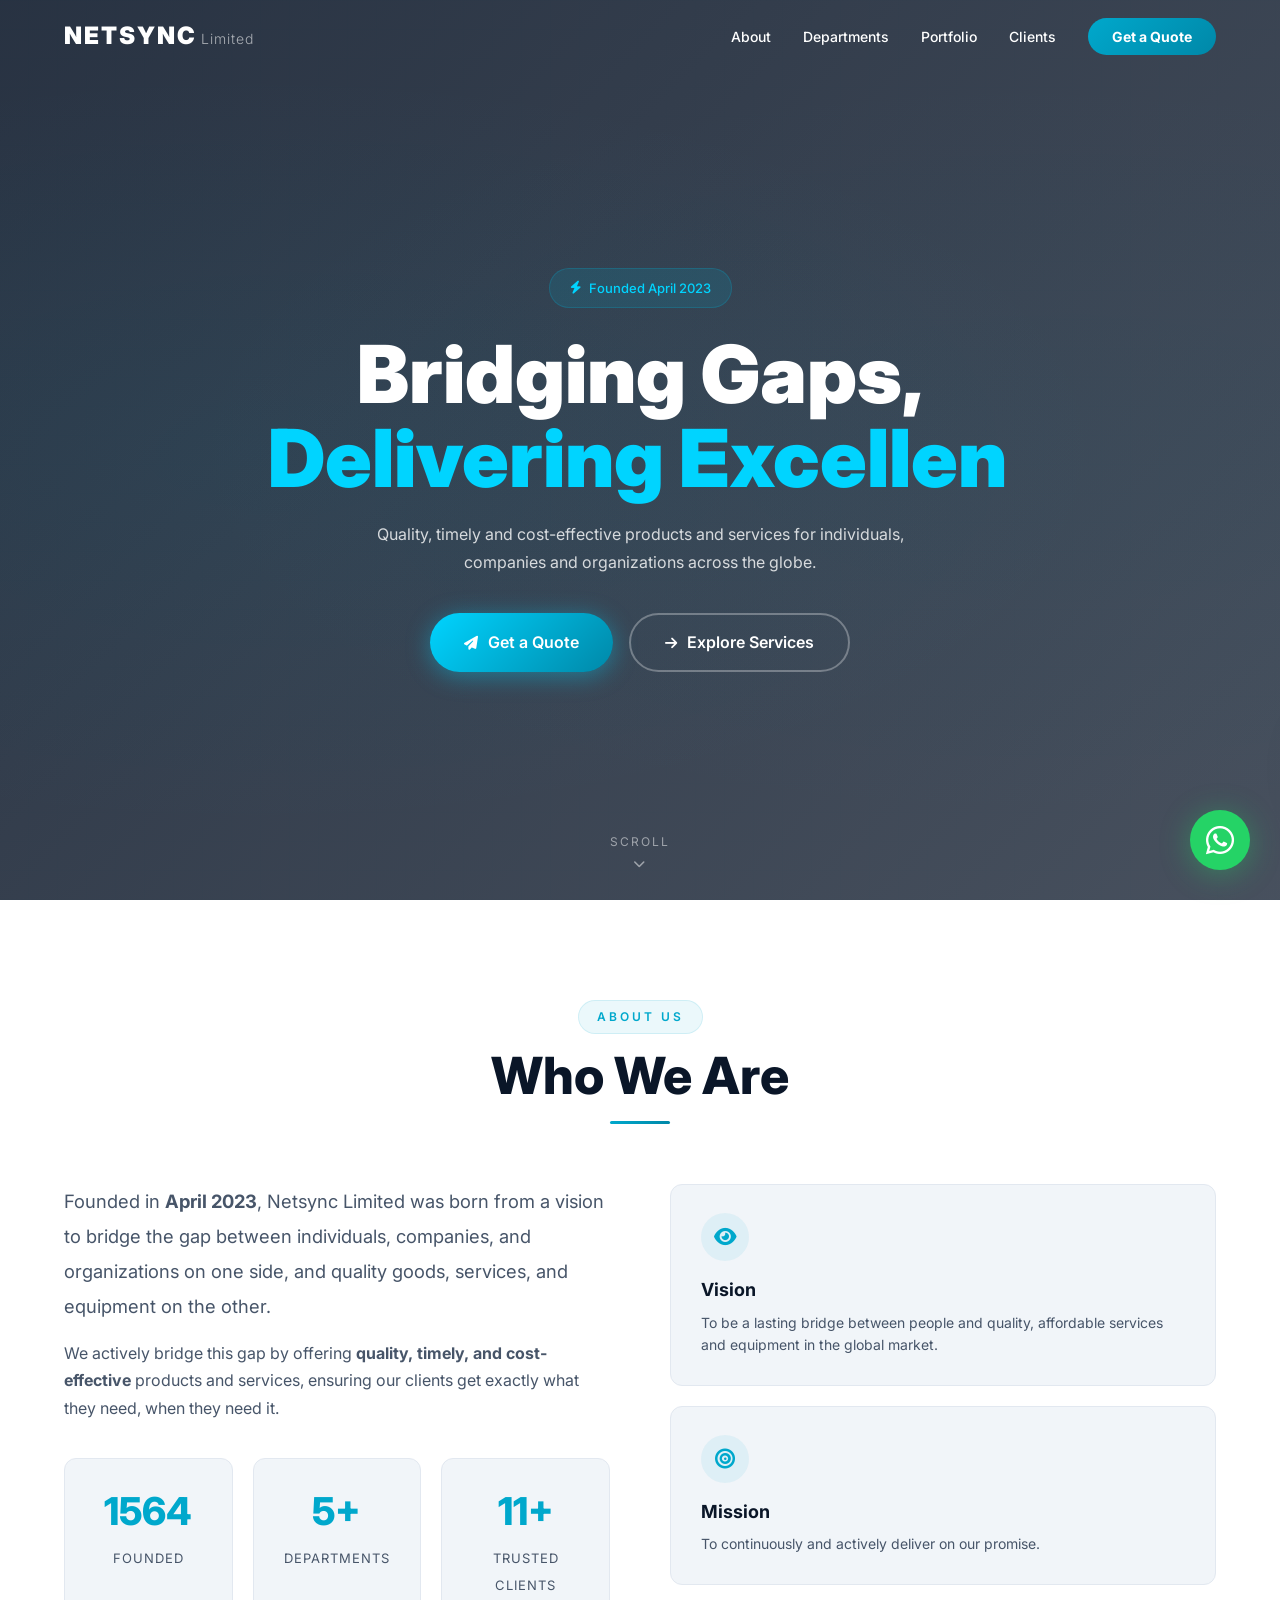
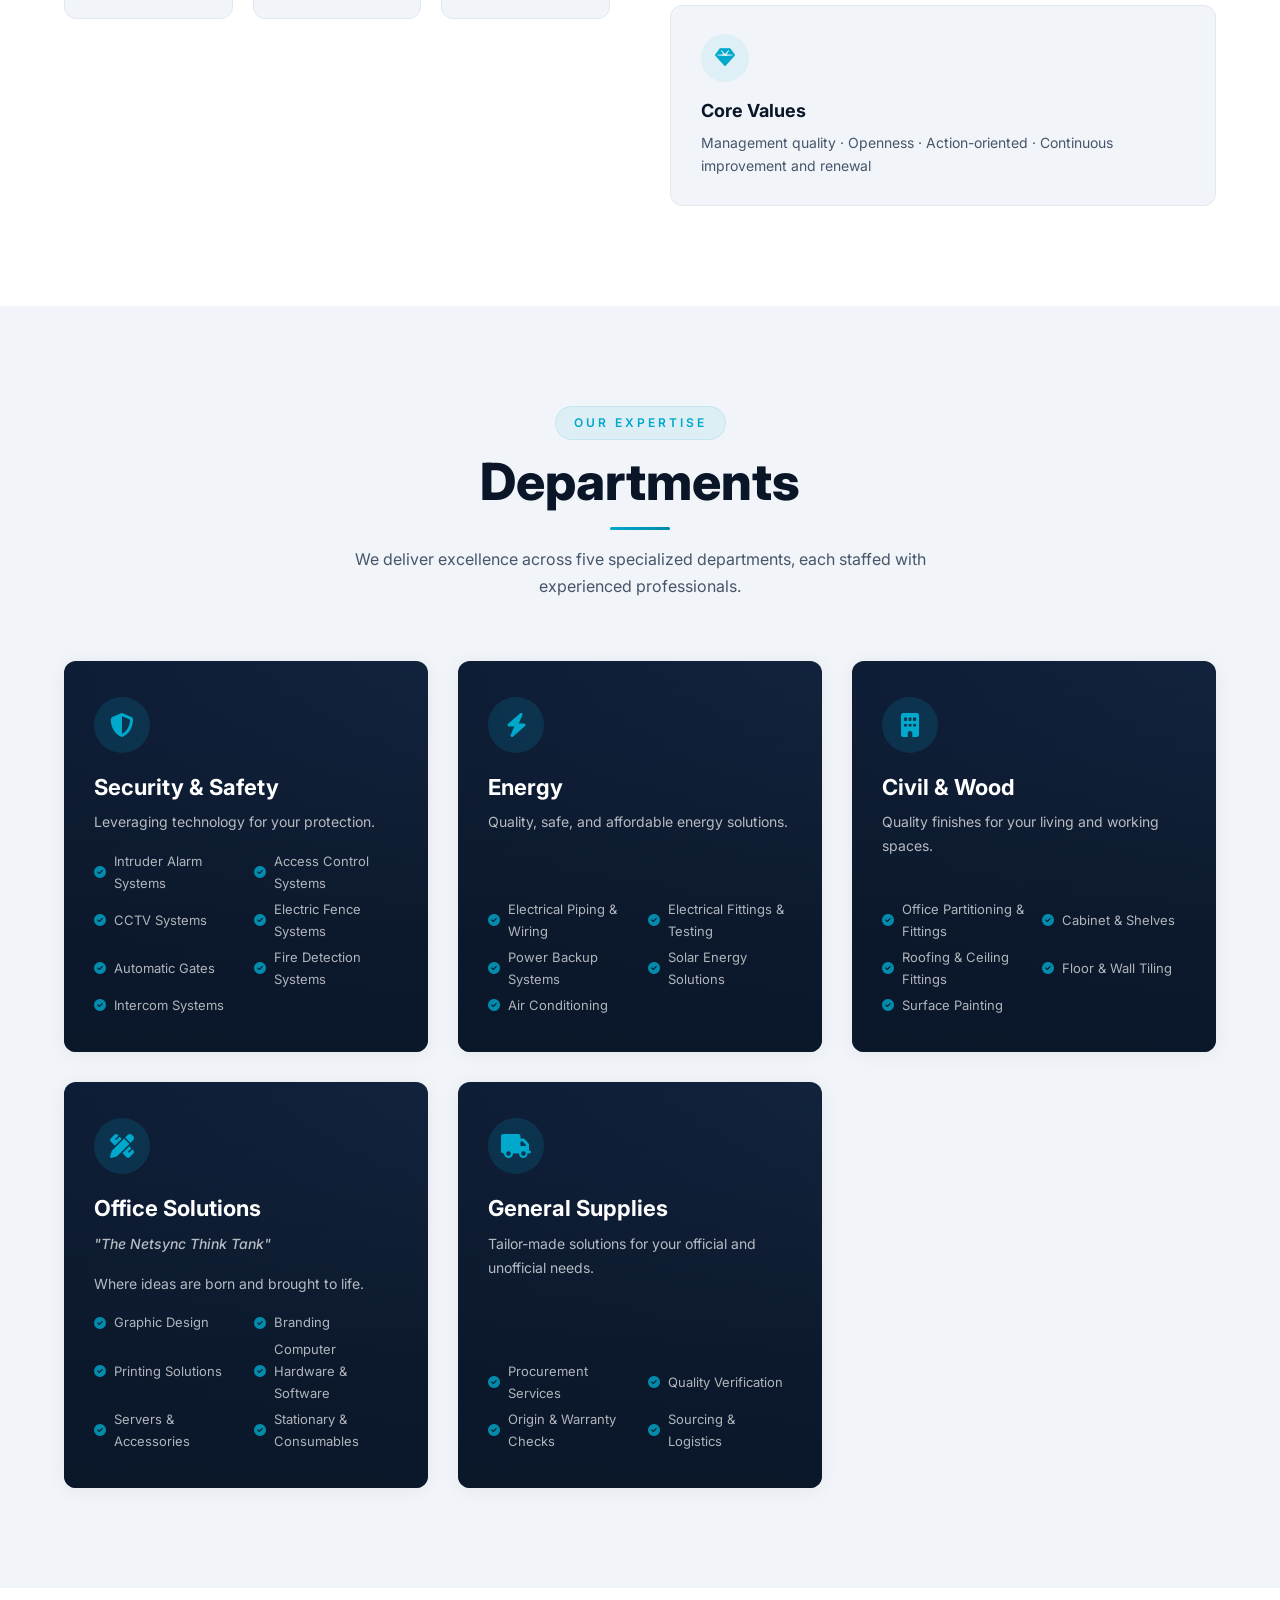
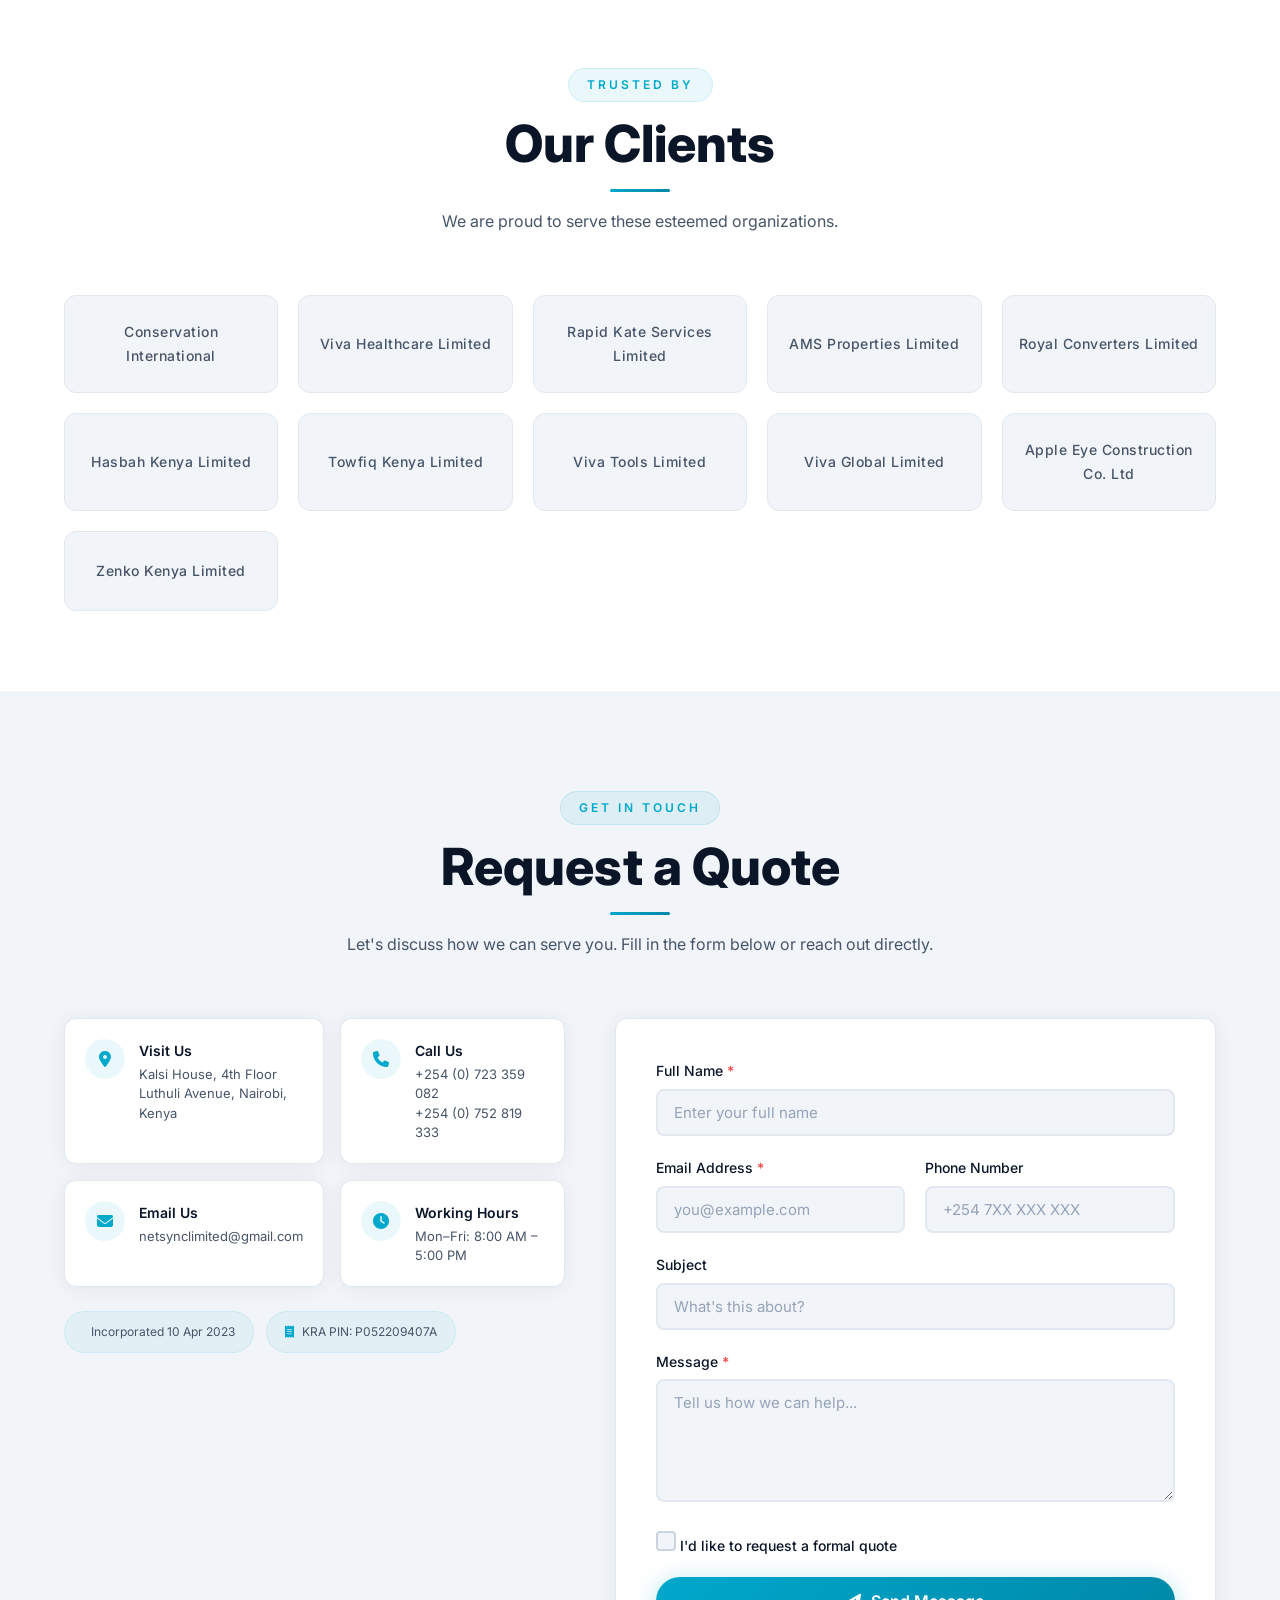
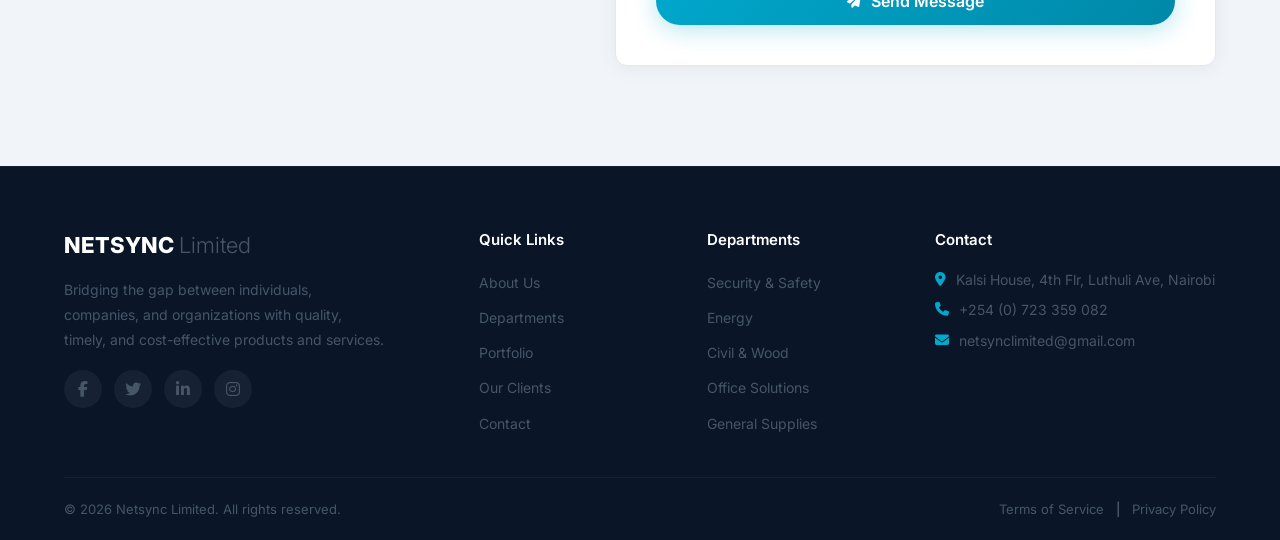
==== commit caabcdd6: "added terms and privacy pages" ====
--- a/index.html
+++ b/index.html
@@ -498,9 +498,9 @@
             <div class="footer-bottom">
                 <p>&copy; 2026 Netsync Limited. All rights reserved.</p>
                 <div class="footer-legal">
-                    <a href="#">Terms of Service</a>
+                    <a href="terms.html">Terms of Service</a>
                     <span>|</span>
-                    <a href="#">Privacy Policy</a>
+                    <a href="privacy.html">Privacy Policy</a>
                 </div>
             </div>
         </div>
--- a/css/style.css
+++ b/css/style.css
@@ -1792,4 +1792,289 @@
     .portfolio-image:hover .portfolio-overlay {
         opacity: 0;
     }
+}
+
+/* ============================================================
+   LEGAL PAGES (Terms & Privacy)
+   ============================================================ */
+
+/* Legal Hero */
+.legal-hero {
+    position: relative;
+    padding: 140px 0 60px;
+    background: linear-gradient(180deg, #f0f7ff 0%, var(--white) 100%);
+    text-align: center;
+    overflow: hidden;
+}
+
+.legal-hero-content {
+    position: relative;
+    z-index: 1;
+}
+
+.legal-hero h1 {
+    font-size: clamp(2.8rem, 6vw, 4.5rem);
+    font-weight: 900;
+    color: var(--text-dark);
+    margin: 12px 0;
+}
+
+.legal-hero-subtitle {
+    font-size: 1.15rem;
+    color: var(--text-muted);
+    max-width: 600px;
+    margin: 16px auto 0;
+}
+
+.legal-meta {
+    display: flex;
+    flex-wrap: wrap;
+    gap: 24px;
+    justify-content: center;
+    margin-top: 24px;
+}
+
+.legal-meta span {
+    display: inline-flex;
+    align-items: center;
+    gap: 8px;
+    font-size: 14px;
+    color: var(--text-muted);
+    background: var(--gray-100);
+    padding: 6px 16px;
+    border-radius: 50px;
+    border: 1px solid var(--gray-200);
+}
+
+.legal-meta i {
+    color: var(--accent-cyan);
+}
+
+/* Legal Content Layout */
+.legal-content {
+    padding: 60px 0 100px;
+    background: var(--white);
+}
+
+.legal-wrapper {
+    display: grid;
+    grid-template-columns: 280px 1fr;
+    gap: 50px;
+    align-items: start;
+}
+
+/* Sidebar / Table of Contents */
+.legal-sidebar {
+    position: sticky;
+    top: 100px;
+}
+
+.legal-toc {
+    background: var(--gray-100);
+    border: 1px solid var(--gray-200);
+    border-radius: var(--radius);
+    padding: 28px 24px;
+}
+
+.legal-toc h3 {
+    font-size: 16px;
+    font-weight: 700;
+    color: var(--text-dark);
+    margin-bottom: 16px;
+    padding-bottom: 12px;
+    border-bottom: 2px solid var(--gray-200);
+}
+
+.legal-toc ul {
+    display: flex;
+    flex-direction: column;
+    gap: 6px;
+}
+
+.legal-toc ul li a {
+    font-size: 14px;
+    color: var(--text-muted);
+    transition: var(--transition);
+    display: block;
+    padding: 4px 0;
+}
+
+.legal-toc ul li a:hover {
+    color: var(--accent-cyan);
+    padding-left: 8px;
+}
+
+/* Legal Body */
+.legal-body {
+    max-width: 800px;
+}
+
+.legal-section {
+    margin-bottom: 48px;
+    padding-bottom: 40px;
+    border-bottom: 1px solid var(--gray-200);
+}
+
+.legal-section:last-child {
+    border-bottom: none;
+    margin-bottom: 0;
+    padding-bottom: 0;
+}
+
+.legal-section h2 {
+    font-size: 24px;
+    font-weight: 700;
+    color: var(--text-dark);
+    margin-bottom: 16px;
+}
+
+.legal-section p {
+    font-size: 15px;
+    color: var(--text-muted);
+    line-height: 1.8;
+    margin-bottom: 12px;
+}
+
+.legal-section p strong {
+    color: var(--text-dark);
+}
+
+.legal-list {
+    list-style: none;
+    padding-left: 0;
+    margin: 12px 0 16px 0;
+}
+
+.legal-list li {
+    font-size: 15px;
+    color: var(--text-muted);
+    line-height: 1.7;
+    padding: 6px 0 6px 28px;
+    position: relative;
+}
+
+.legal-list li::before {
+    content: '▸';
+    position: absolute;
+    left: 0;
+    color: var(--accent-cyan);
+    font-weight: 700;
+}
+
+.legal-list li strong {
+    color: var(--text-dark);
+}
+
+/* Legal Contact */
+.legal-contact {
+    background: var(--gray-100);
+    border: 1px solid var(--gray-200);
+    border-radius: var(--radius);
+    padding: 20px 24px;
+    margin-top: 12px;
+}
+
+.legal-contact p {
+    display: flex;
+    align-items: center;
+    gap: 12px;
+    margin-bottom: 8px;
+    font-size: 15px;
+    color: var(--text-muted);
+}
+
+.legal-contact p:last-child {
+    margin-bottom: 0;
+}
+
+.legal-contact i {
+    width: 20px;
+    color: var(--accent-cyan);
+    flex-shrink: 0;
+}
+
+.legal-contact a {
+    color: var(--accent-cyan);
+}
+
+.legal-contact a:hover {
+    color: var(--accent-teal);
+}
+
+/* ============================================================
+   LEGAL PAGES RESPONSIVE
+   ============================================================ */
+
+@media (max-width: 1024px) {
+    .legal-wrapper {
+        grid-template-columns: 1fr;
+        gap: 30px;
+    }
+
+    .legal-sidebar {
+        position: static;
+        display: none;
+    }
+
+    .legal-body {
+        max-width: 100%;
+    }
+}
+
+@media (max-width: 768px) {
+    .legal-hero {
+        padding: 120px 0 40px;
+    }
+
+    .legal-hero h1 {
+        font-size: 2.4rem;
+    }
+
+    .legal-meta {
+        gap: 12px;
+    }
+
+    .legal-meta span {
+        font-size: 12px;
+        padding: 4px 12px;
+    }
+
+    .legal-section h2 {
+        font-size: 20px;
+    }
+
+    .legal-section p,
+    .legal-list li {
+        font-size: 14px;
+    }
+
+    .legal-contact {
+        padding: 16px 18px;
+    }
+
+    .legal-contact p {
+        font-size: 14px;
+    }
+}
+
+@media (max-width: 480px) {
+    .legal-meta {
+        flex-direction: column;
+        align-items: center;
+    }
+
+    .legal-meta span {
+        width: 100%;
+        justify-content: center;
+    }
+
+    .legal-section {
+        margin-bottom: 32px;
+        padding-bottom: 24px;
+    }
+
+    .legal-list li {
+        padding-left: 22px;
+        font-size: 13px;
+    }
 }
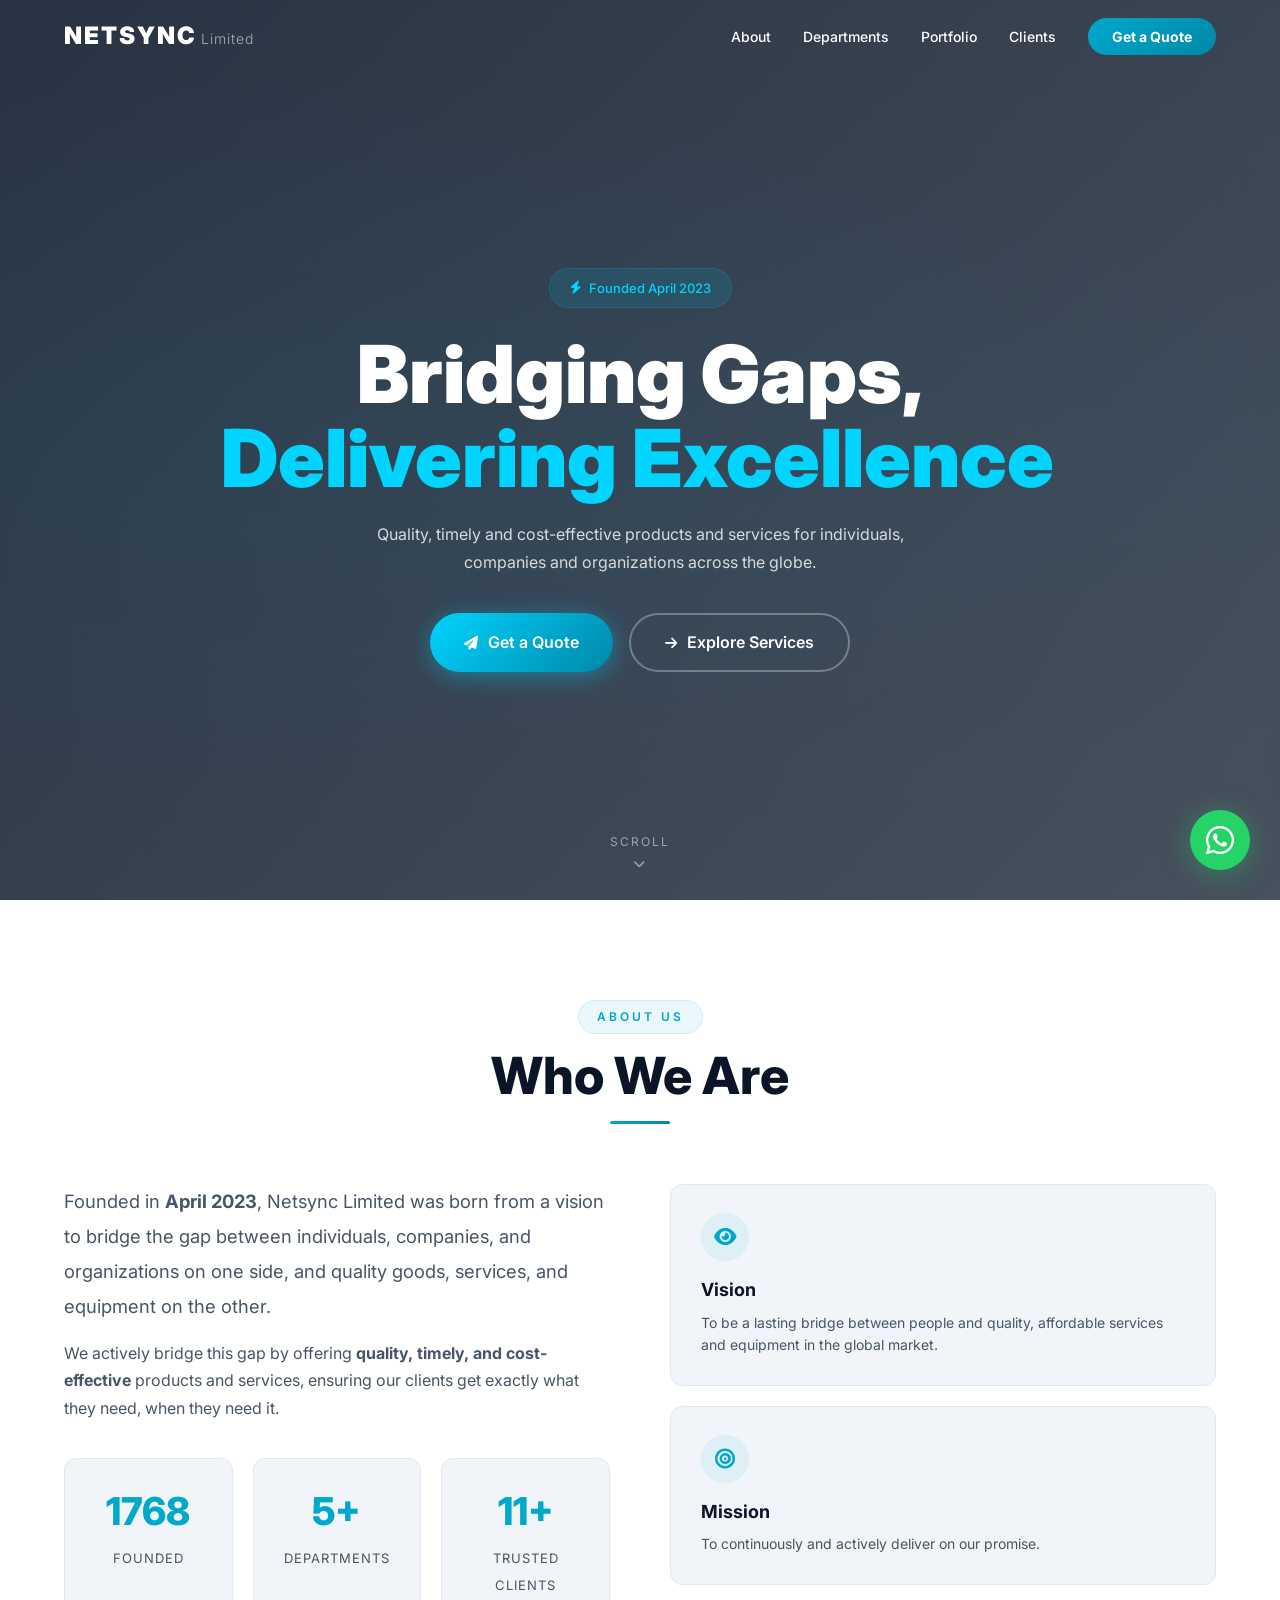
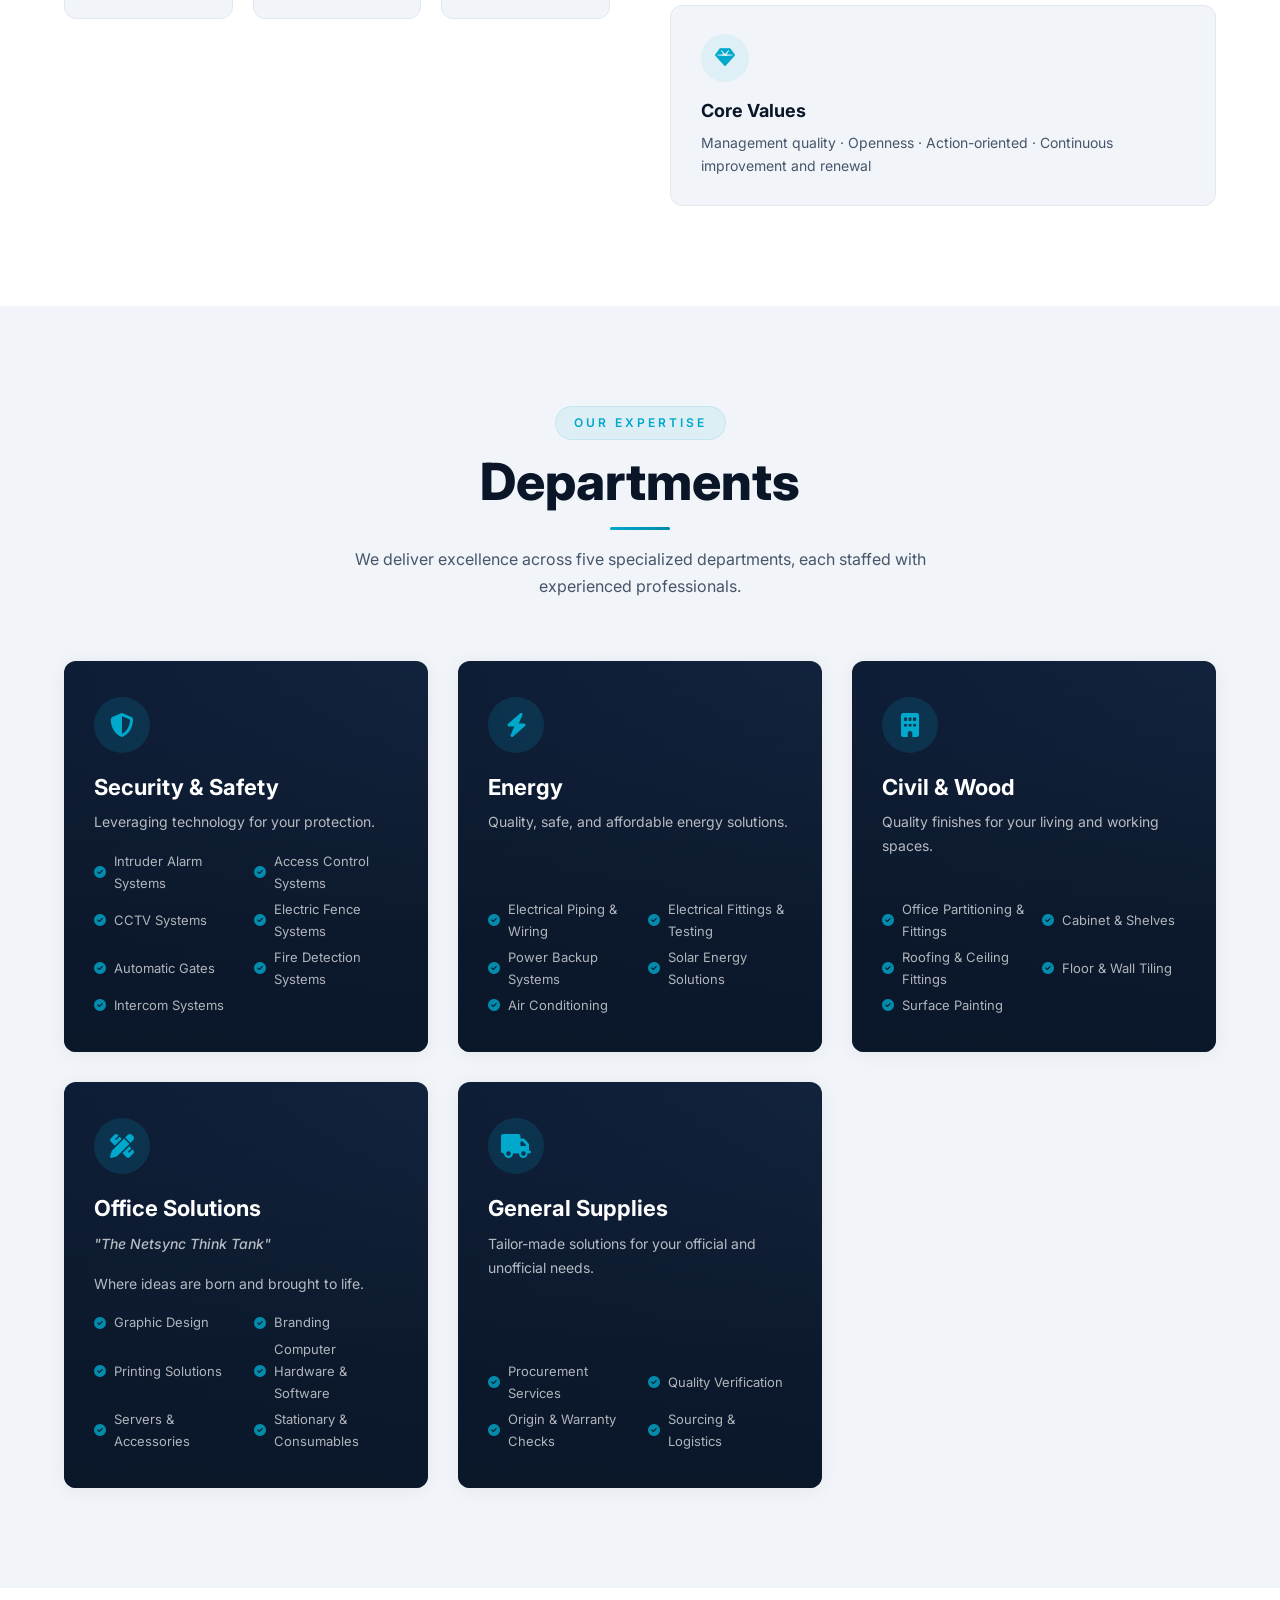
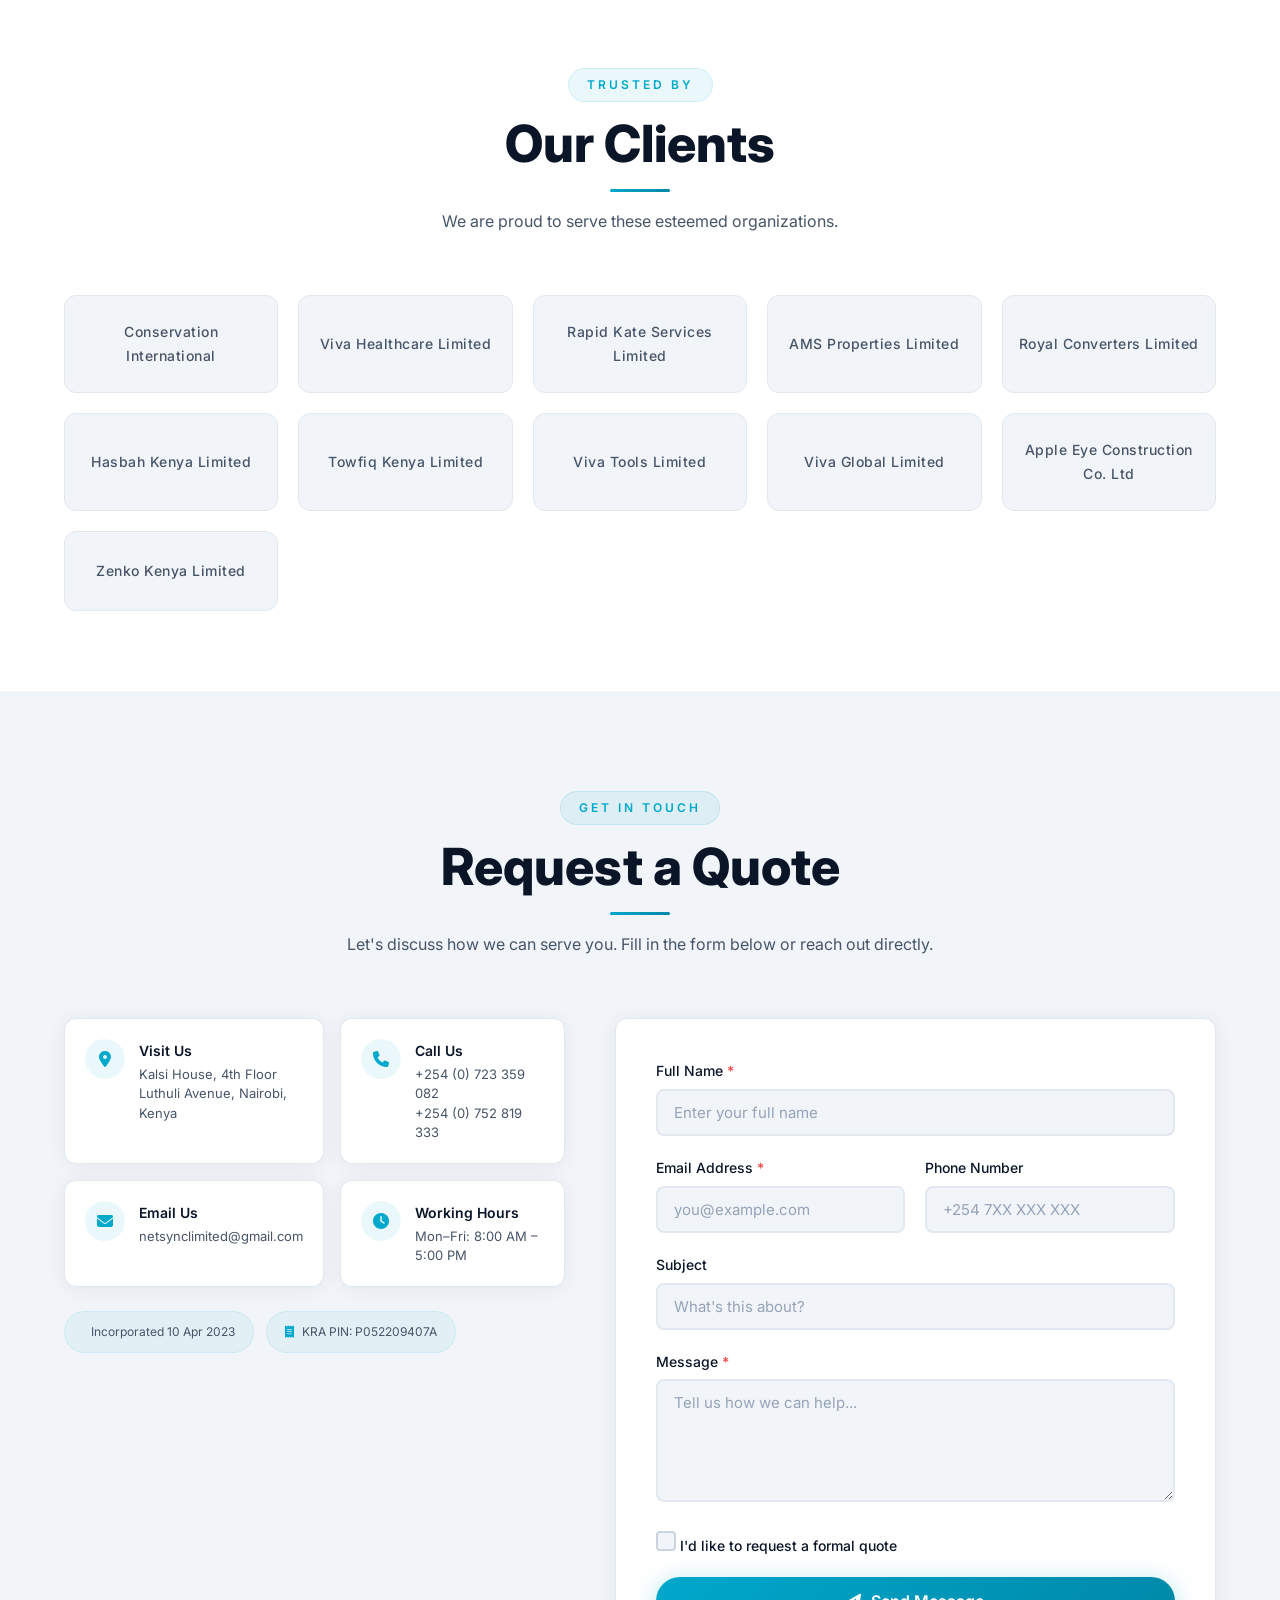
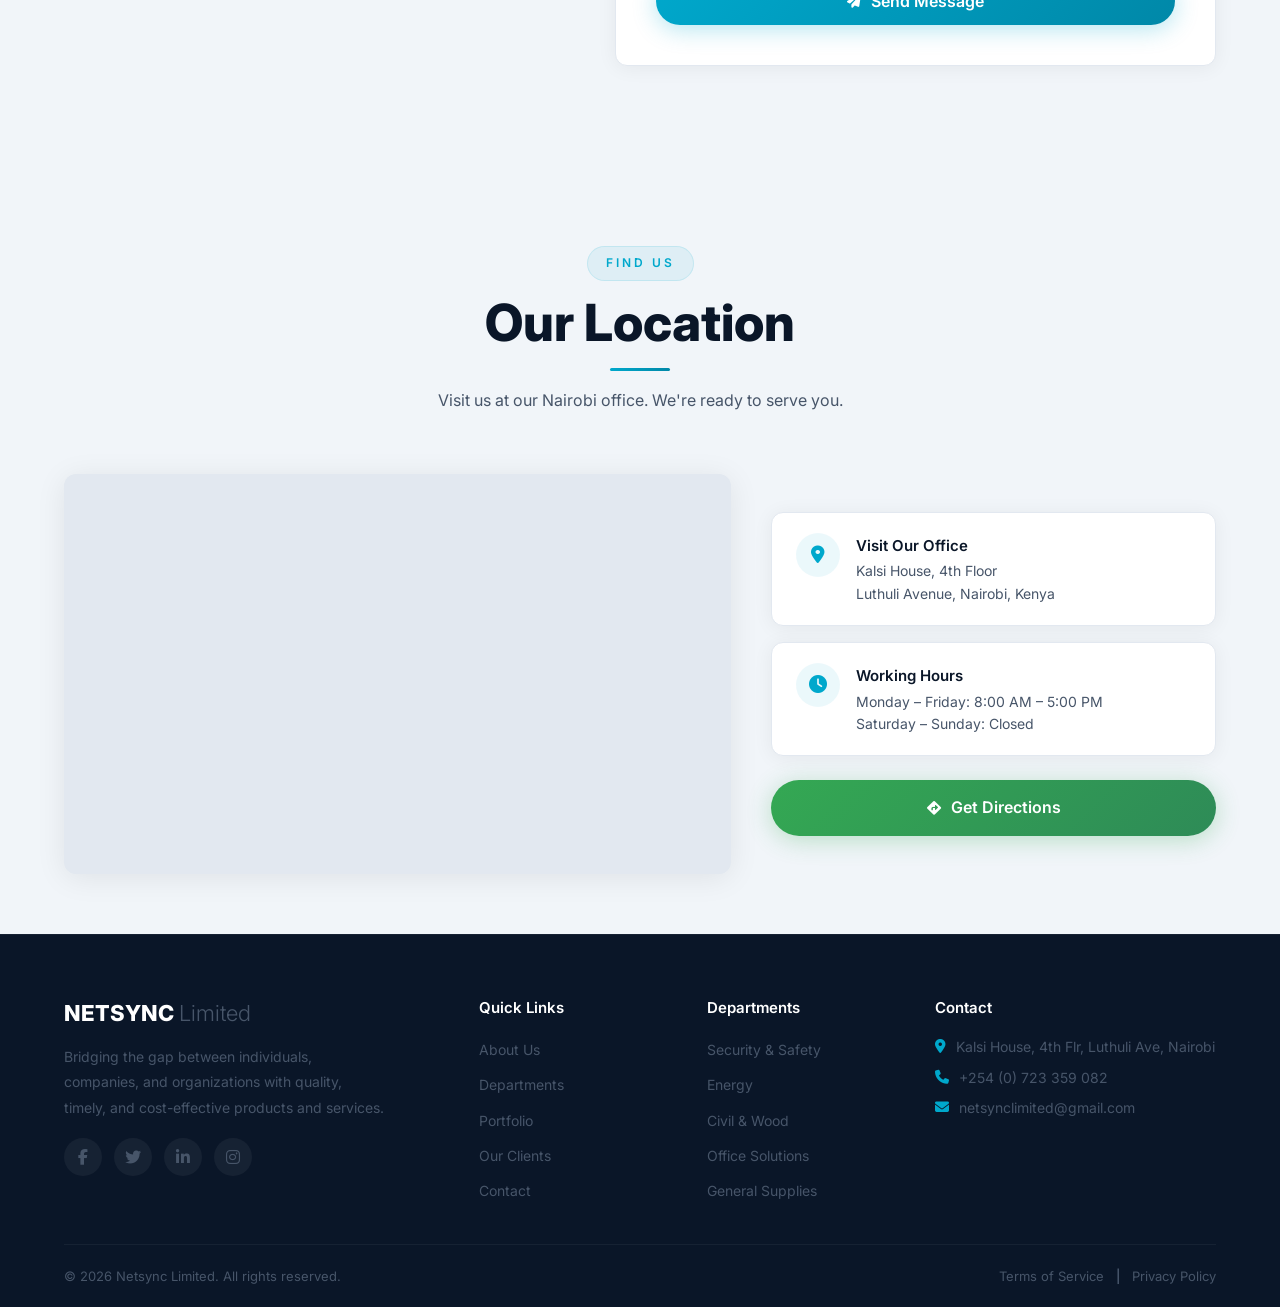
==== commit ccb959db: "incoporated maps" ====
--- a/index.html
+++ b/index.html
@@ -445,6 +445,65 @@
         </div>
     </section>
 
+    <!-- ===== MAP SECTION ===== -->
+    <section class="map-section">
+        <div class="container">
+            <div class="section-header">
+                <span class="section-tag">Find Us</span>
+                <h2 class="section-title">Our Location</h2>
+                <div class="section-divider"></div>
+                <p class="section-subtitle">
+                    Visit us at our Nairobi office. We're ready to serve you.
+                </p>
+            </div>
+            
+            <div class="map-wrapper">
+                <div class="map-container">
+                    <iframe 
+                        src="https://www.google.com/maps/embed?pb=!1m18!1m12!1m3!1d3988.819602!2d36.8212728!3d-1.2836186!2m3!1f0!2f0!3f0!3m2!1i1024!2i768!4f13.1!3m3!1m2!1s0x182f1171625a0b5b%3A0x2c8a0e5d8f1a3c7d!2sKalsi%20House!5e0!3m2!1sen!2ske!4v1700000000000" 
+                        width="100%" 
+                        height="100%" 
+                        style="border:0; border-radius: 12px;" 
+                        allowfullscreen="" 
+                        loading="lazy" 
+                        referrerpolicy="no-referrer-when-downgrade"
+                        title="Kalsi House - Netsync Limited Office Location"
+                        aria-label="Google Maps showing Kalsi House, Luthuli Avenue, Nairobi, the office location of Netsync Limited">
+                    </iframe>
+                </div>
+                <div class="map-details">
+                    <div class="map-info-card">
+                        <div class="map-info-icon">
+                            <i class="fas fa-location-dot" aria-hidden="true"></i>
+                        </div>
+                        <div>
+                            <h4>Visit Our Office</h4>
+                            <p>Kalsi House, 4th Floor</p>
+                            <p>Luthuli Avenue, Nairobi, Kenya</p>
+                        </div>
+                    </div>
+                    <div class="map-info-card">
+                        <div class="map-info-icon">
+                            <i class="fas fa-clock" aria-hidden="true"></i>
+                        </div>
+                        <div>
+                            <h4>Working Hours</h4>
+                            <p>Monday – Friday: 8:00 AM – 5:00 PM</p>
+                            <p>Saturday – Sunday: Closed</p>
+                        </div>
+                    </div>
+                    <a href="https://maps.app.goo.gl/UtrdAbxBU79KjLDu7" 
+                    target="_blank" 
+                    rel="noopener noreferrer" 
+                    class="btn btn-primary btn-get-directions">
+                        <i class="fas fa-directions" aria-hidden="true"></i>
+                        Get Directions
+                    </a>
+                </div>
+            </div>
+        </div>
+    </section>
+
     <!-- ===== FOOTER ===== -->
     <footer class="footer">
         <div class="container">
--- a/css/style.css
+++ b/css/style.css
@@ -2077,4 +2077,198 @@
         padding-left: 22px;
         font-size: 13px;
     }
+}
+
+/* ============================================================
+   MAP SECTION
+   ============================================================ */
+.map-section {
+    padding: 80px 0 60px;
+    background: var(--gray-100);
+}
+
+.map-wrapper {
+    display: grid;
+    grid-template-columns: 1.5fr 1fr;
+    gap: 40px;
+    align-items: stretch;
+}
+
+.map-container {
+    position: relative;
+    border-radius: var(--radius);
+    overflow: hidden;
+    box-shadow: var(--shadow-md);
+    min-height: 400px;
+    background: var(--gray-200);
+}
+
+.map-container iframe {
+    position: absolute;
+    top: 0;
+    left: 0;
+    width: 100%;
+    height: 100%;
+    border: 0;
+}
+
+.map-details {
+    display: flex;
+    flex-direction: column;
+    gap: 16px;
+    justify-content: center;
+}
+
+.map-info-card {
+    display: flex;
+    align-items: flex-start;
+    gap: 16px;
+    padding: 20px 24px;
+    background: var(--white);
+    border: 1px solid var(--gray-200);
+    border-radius: var(--radius);
+    box-shadow: var(--shadow-sm);
+    transition: var(--transition);
+}
+
+.map-info-card:hover {
+    transform: translateY(-2px);
+    box-shadow: var(--shadow-md);
+    border-color: var(--accent-cyan);
+}
+
+.map-info-icon {
+    display: flex;
+    align-items: center;
+    justify-content: center;
+    width: 44px;
+    height: 44px;
+    background: rgba(0, 168, 204, 0.08);
+    border-radius: 50%;
+    color: var(--accent-cyan);
+    font-size: 18px;
+    flex-shrink: 0;
+}
+
+.map-info-card h4 {
+    font-size: 15px;
+    font-weight: 600;
+    color: var(--text-dark);
+    margin-bottom: 2px;
+}
+
+.map-info-card p {
+    font-size: 14px;
+    color: var(--text-muted);
+    line-height: 1.6;
+    margin-bottom: 0;
+}
+
+.btn-get-directions {
+    margin-top: 8px;
+    justify-content: center;
+    background: linear-gradient(135deg, #34A853, #2E8B57);
+    box-shadow: 0 4px 25px rgba(52, 168, 83, 0.3);
+}
+
+.btn-get-directions:hover {
+    background: linear-gradient(135deg, #2E8B57, #1A6B3C);
+    box-shadow: 0 8px 40px rgba(52, 168, 83, 0.4);
+    transform: translateY(-3px);
+}
+
+/* ============================================================
+   MAP SECTION RESPONSIVE
+   ============================================================ */
+
+@media (max-width: 1024px) {
+    .map-wrapper {
+        grid-template-columns: 1fr;
+        gap: 30px;
+    }
+
+    .map-container {
+        min-height: 350px;
+    }
+
+    .map-details {
+        display: grid;
+        grid-template-columns: 1fr 1fr;
+        gap: 16px;
+    }
+
+    .btn-get-directions {
+        grid-column: 1 / -1;
+    }
+}
+
+@media (max-width: 768px) {
+    .map-section {
+        padding: 60px 0 40px;
+    }
+
+    .map-container {
+        min-height: 280px;
+    }
+
+    .map-details {
+        grid-template-columns: 1fr;
+        gap: 12px;
+    }
+
+    .map-info-card {
+        padding: 16px 18px;
+    }
+
+    .map-info-card h4 {
+        font-size: 14px;
+    }
+
+    .map-info-card p {
+        font-size: 13px;
+    }
+
+    .btn-get-directions {
+        width: 100%;
+        justify-content: center;
+        padding: 12px 24px;
+        font-size: 14px;
+    }
+}
+
+@media (max-width: 480px) {
+    .map-container {
+        min-height: 220px;
+    }
+
+    .map-info-card {
+        padding: 14px 16px;
+        gap: 12px;
+    }
+
+    .map-info-icon {
+        width: 36px;
+        height: 36px;
+        font-size: 14px;
+    }
+
+    .map-info-card h4 {
+        font-size: 13px;
+    }
+
+    .map-info-card p {
+        font-size: 12px;
+    }
+
+    .btn-get-directions {
+        padding: 10px 20px;
+        font-size: 13px;
+    }
+}
+
+/* Touch devices: remove sticky hovers */
+@media (hover: none) {
+    .map-info-card:hover {
+        transform: none;
+    }
 }
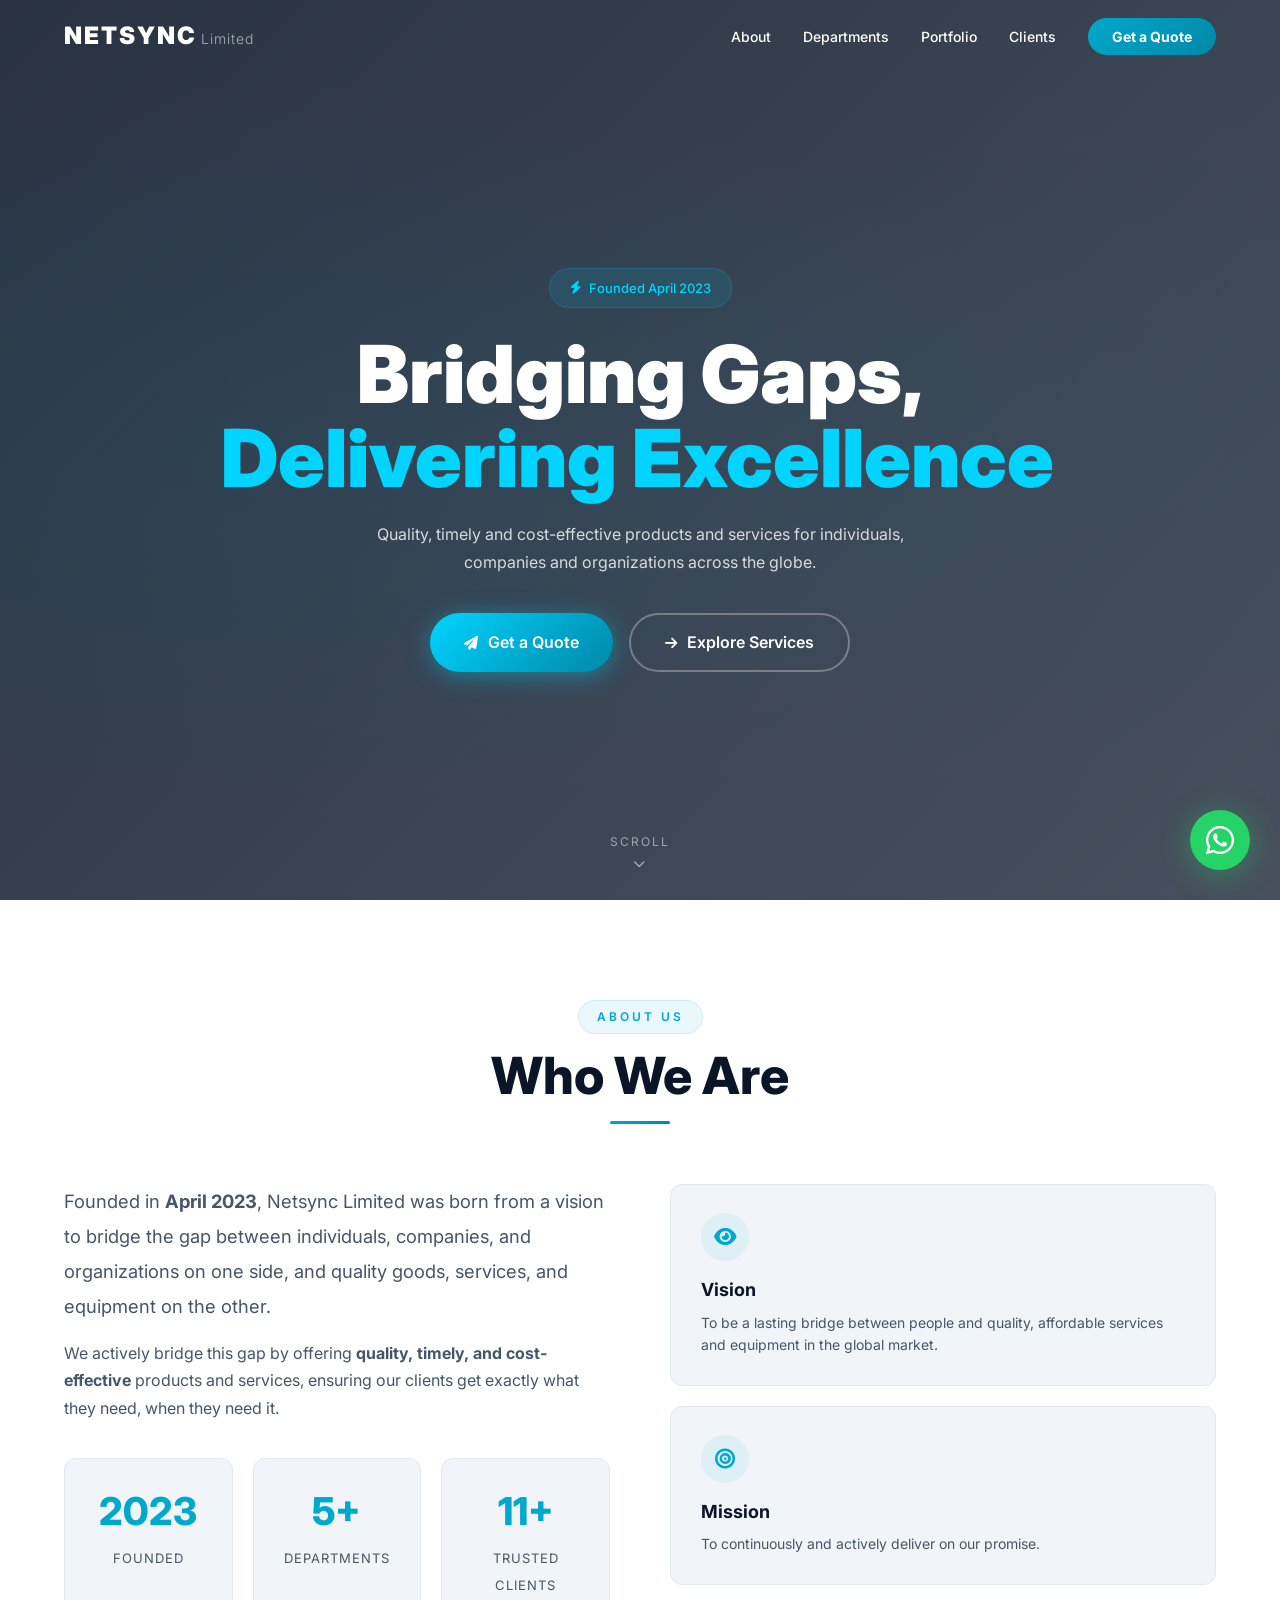
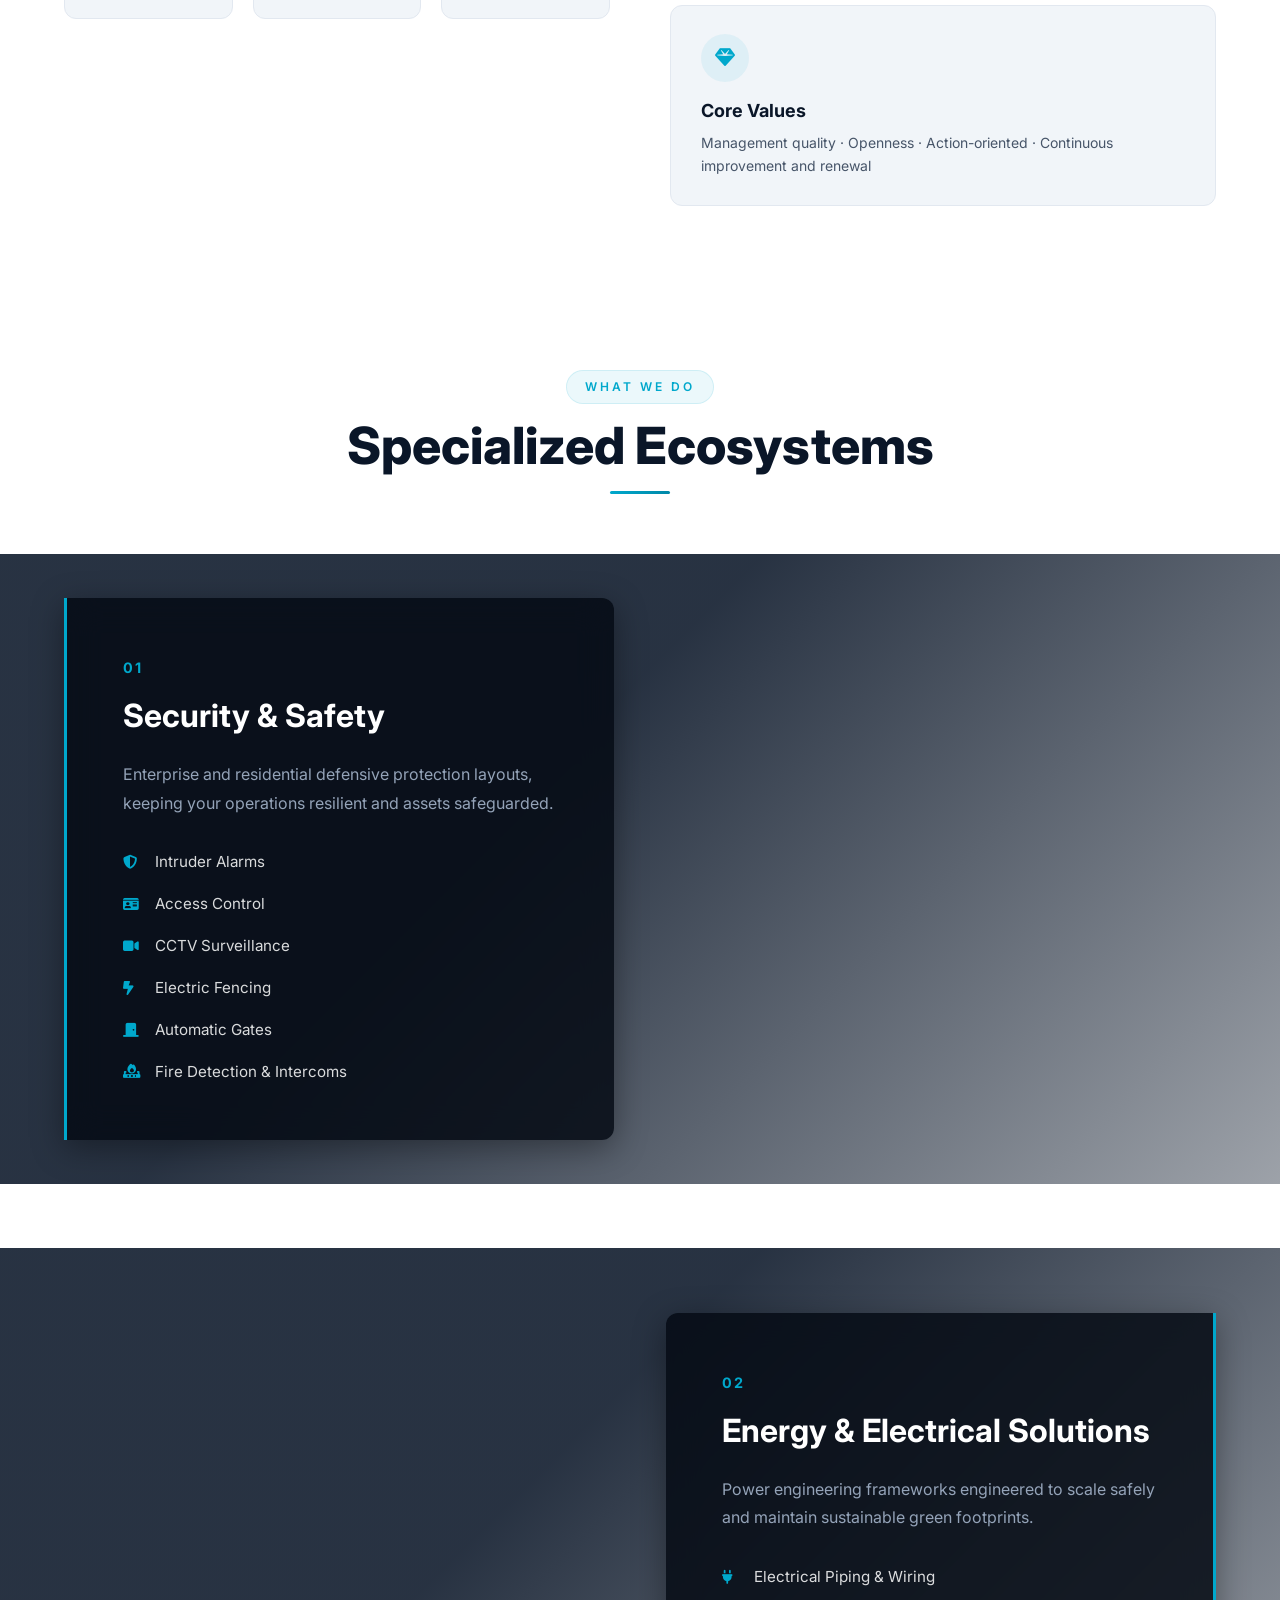
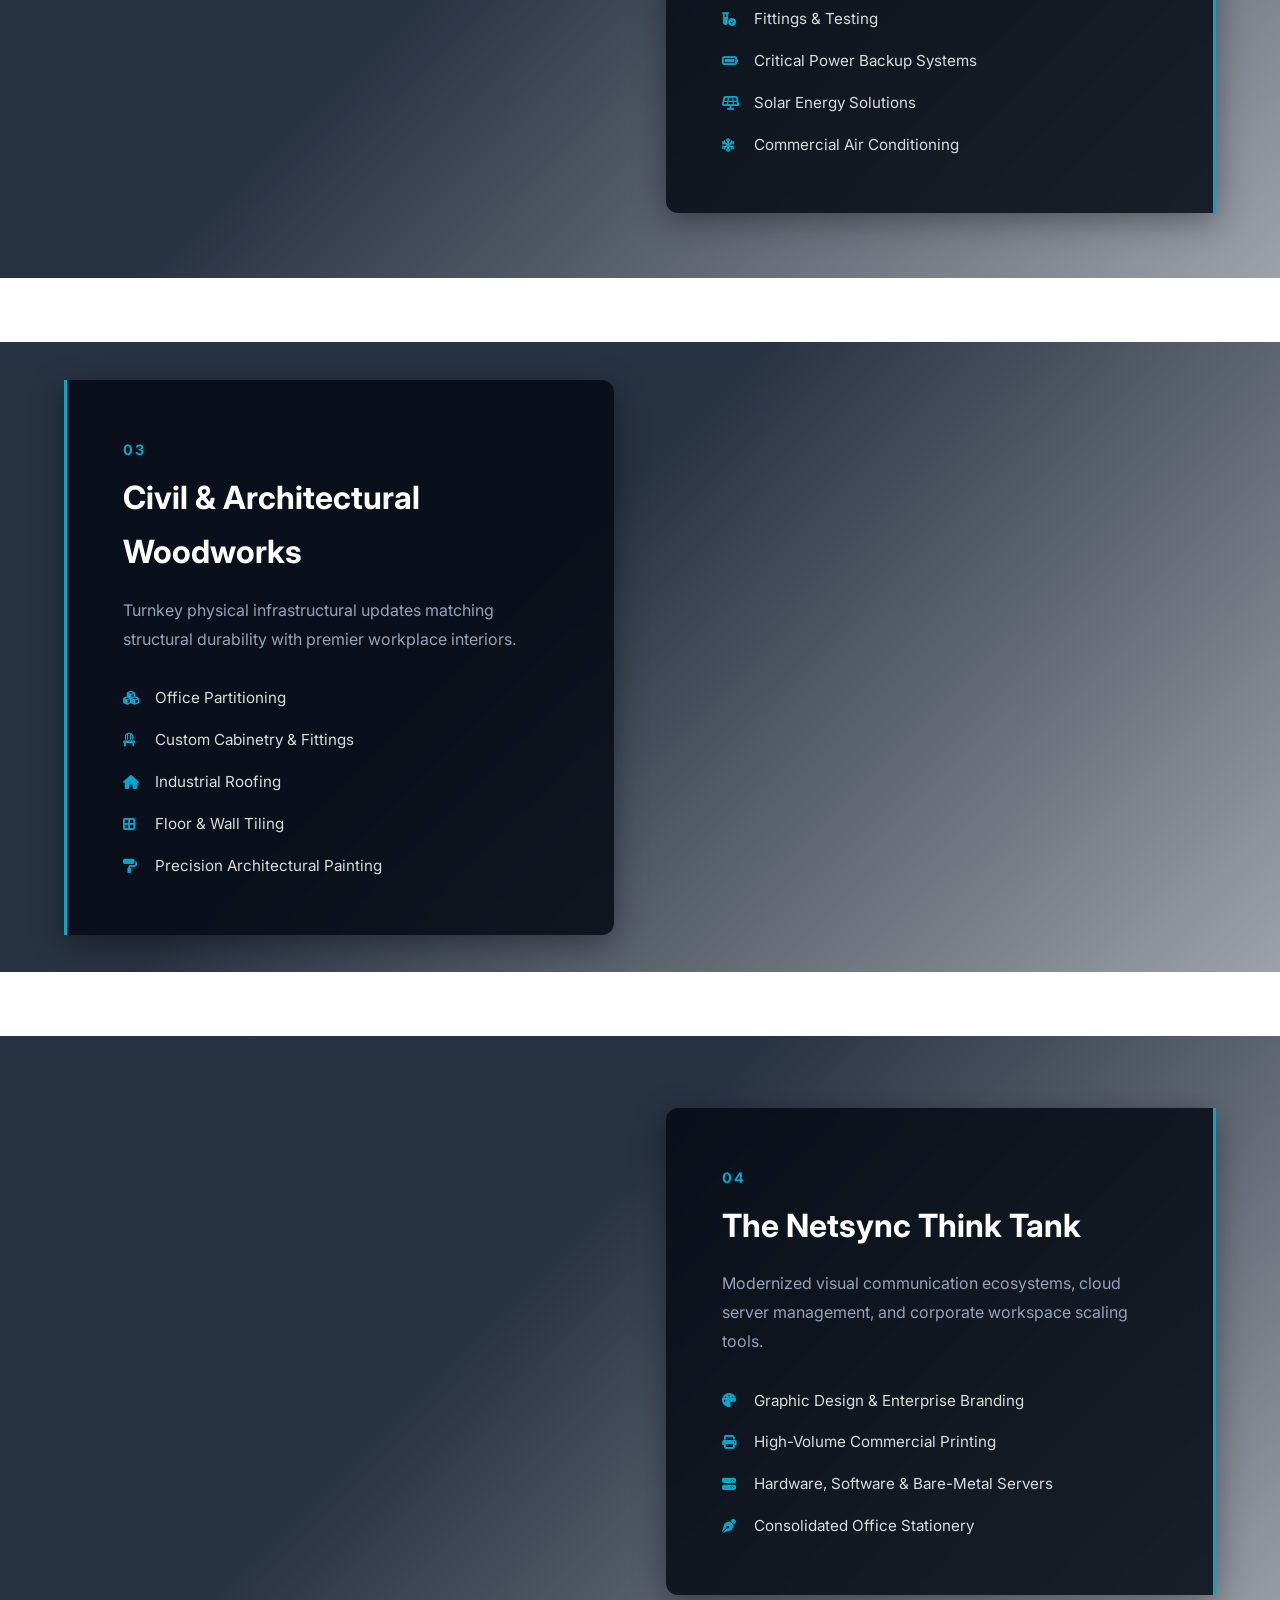
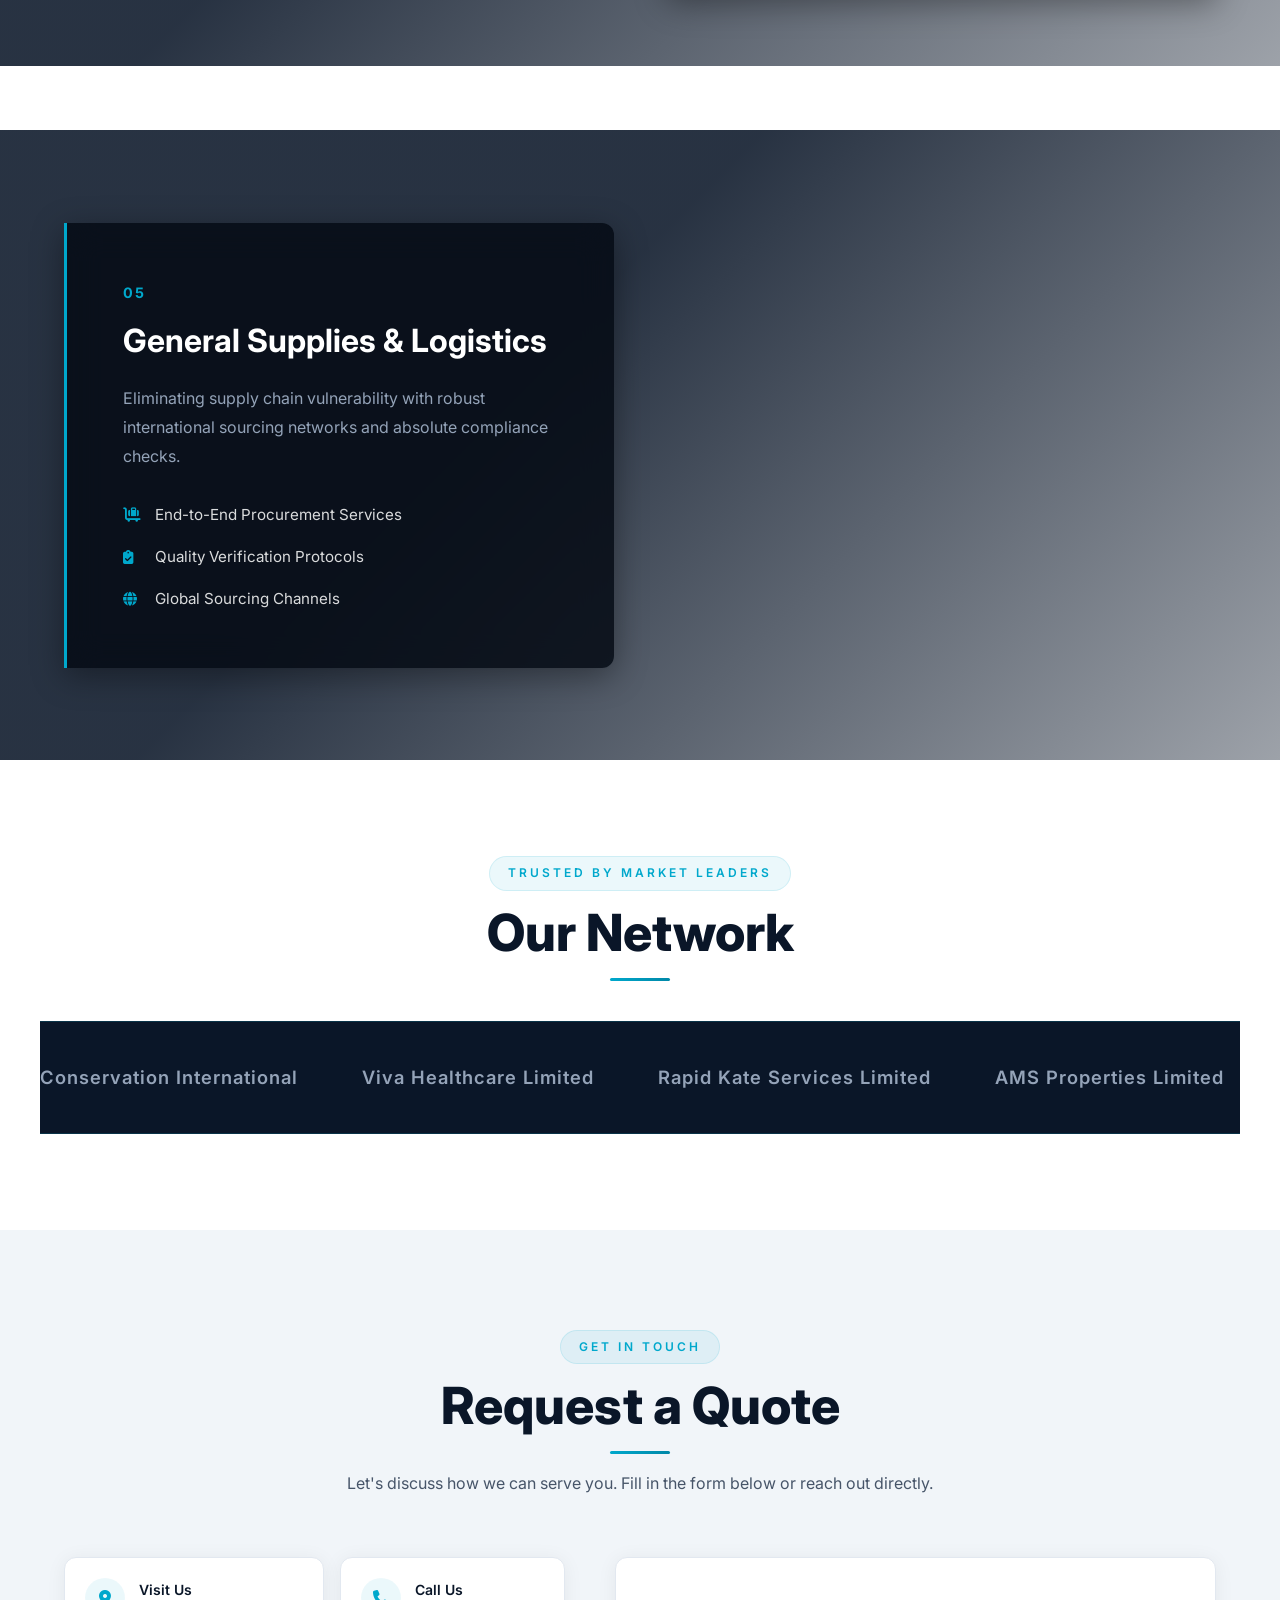
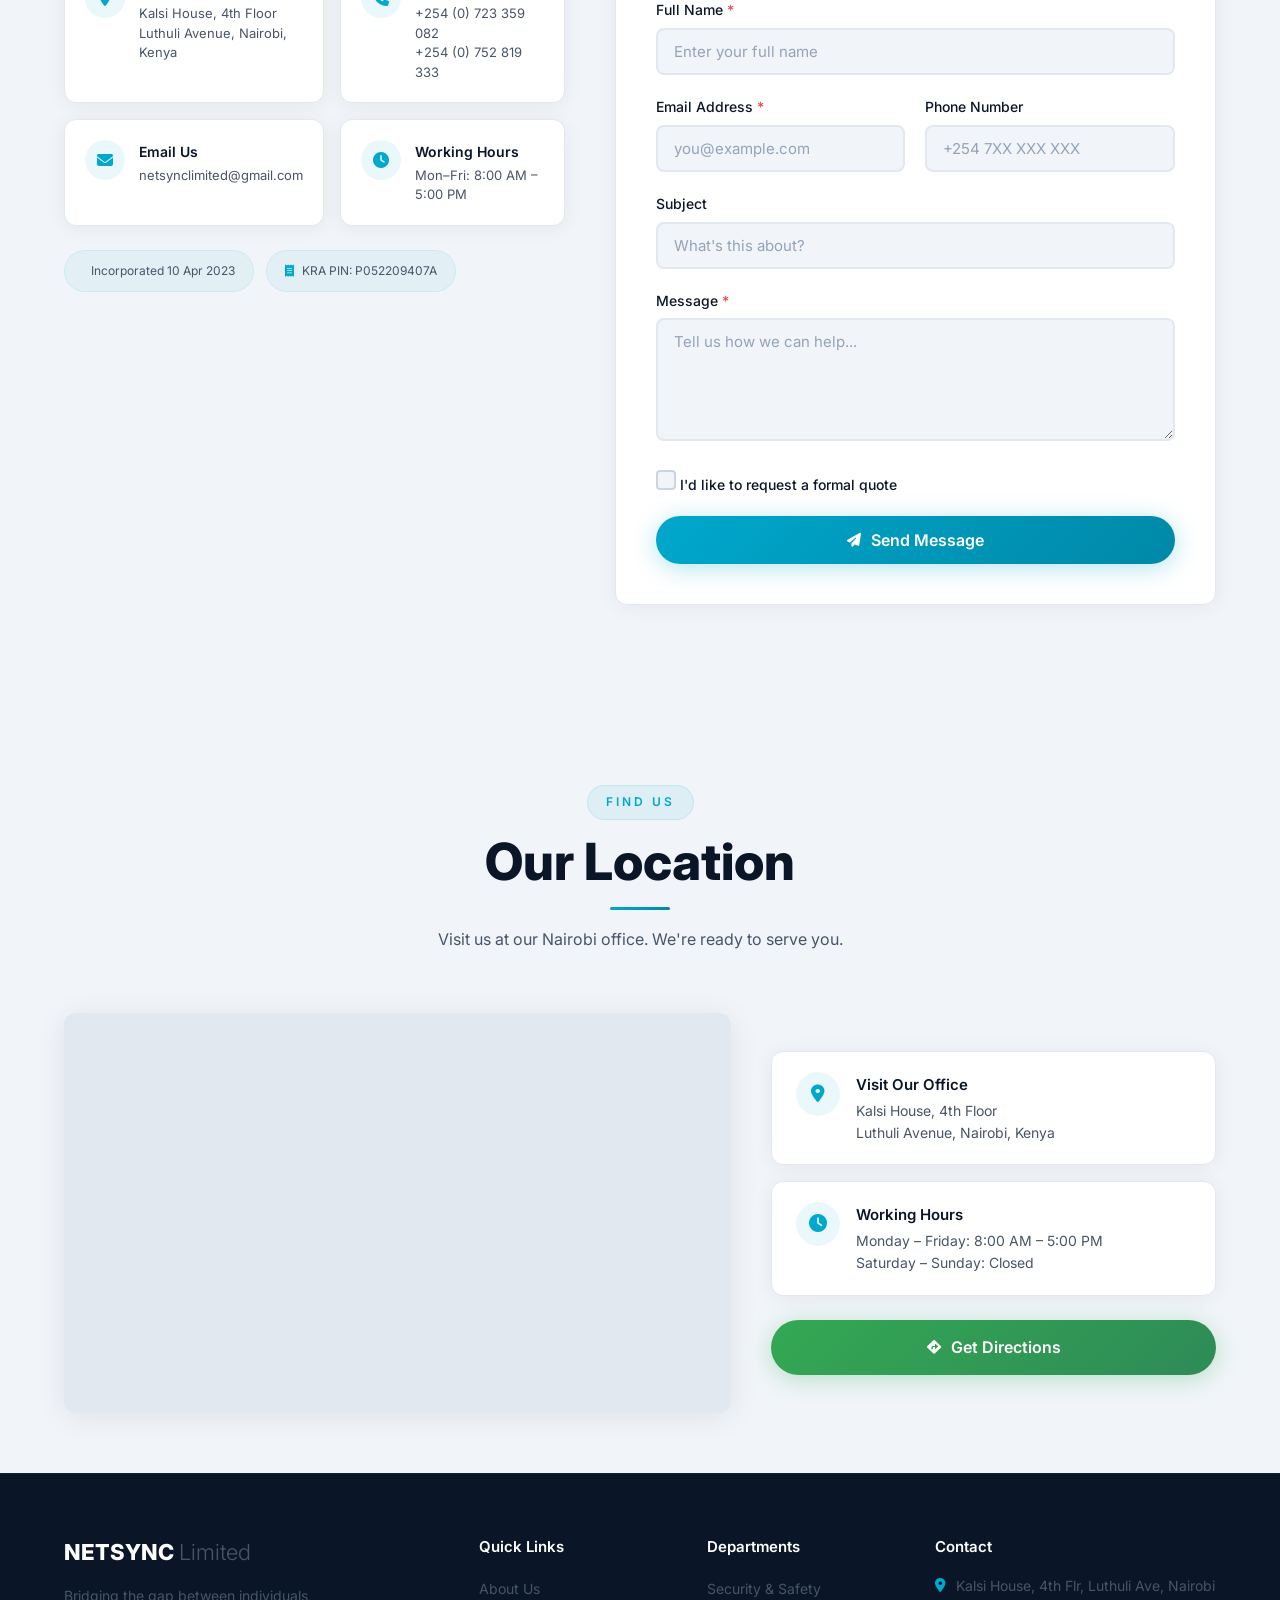
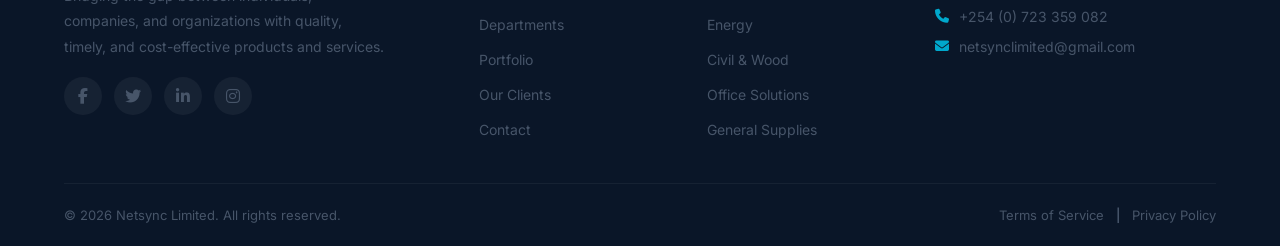
==== commit 6e7916d8: "changes" ====
--- a/index.html
+++ b/index.html
@@ -166,168 +166,134 @@
     </section>
 
     <!-- ===== DEPARTMENTS SECTION ===== -->
-    <section id="departments" class="departments-section">
-        <div class="container">
-            <div class="section-header">
-                <span class="section-tag">Our Expertise</span>
-                <h2 class="section-title">Departments</h2>
-                <div class="section-divider"></div>
-                <p class="section-subtitle">
-                    We deliver excellence across five specialized departments, each staffed with experienced professionals.
-                </p>
-            </div>
-            
-            <div class="departments-grid">
-                <!-- Department 1: Security & Safety -->
-                <div class="dept-card" data-department="security">
-                    <div class="dept-card-bg"></div>
-                    <div class="dept-card-overlay">
-                        <div class="dept-icon">
-                            <i class="fas fa-shield-halved" aria-hidden="true"></i>
-                        </div>
-                        <h3>Security &amp; Safety</h3>
-                        <p>Leveraging technology for your protection.</p>
-                        <ul class="dept-services">
-                            <li><i class="fas fa-check-circle" aria-hidden="true"></i> Intruder Alarm Systems</li>
-                            <li><i class="fas fa-check-circle" aria-hidden="true"></i> Access Control Systems</li>
-                            <li><i class="fas fa-check-circle" aria-hidden="true"></i> CCTV Systems</li>
-                            <li><i class="fas fa-check-circle" aria-hidden="true"></i> Electric Fence Systems</li>
-                            <li><i class="fas fa-check-circle" aria-hidden="true"></i> Automatic Gates</li>
-                            <li><i class="fas fa-check-circle" aria-hidden="true"></i> Fire Detection Systems</li>
-                            <li><i class="fas fa-check-circle" aria-hidden="true"></i> Intercom Systems</li>
-                        </ul>
-                    </div>
-                </div>
-                
-                <!-- Department 2: Energy -->
-                <div class="dept-card" data-department="energy">
-                    <div class="dept-card-bg"></div>
-                    <div class="dept-card-overlay">
-                        <div class="dept-icon">
-                            <i class="fas fa-bolt" aria-hidden="true"></i>
-                        </div>
-                        <h3>Energy</h3>
-                        <p>Quality, safe, and affordable energy solutions.</p>
-                        <ul class="dept-services">
-                            <li><i class="fas fa-check-circle" aria-hidden="true"></i> Electrical Piping &amp; Wiring</li>
-                            <li><i class="fas fa-check-circle" aria-hidden="true"></i> Electrical Fittings &amp; Testing</li>
-                            <li><i class="fas fa-check-circle" aria-hidden="true"></i> Power Backup Systems</li>
-                            <li><i class="fas fa-check-circle" aria-hidden="true"></i> Solar Energy Solutions</li>
-                            <li><i class="fas fa-check-circle" aria-hidden="true"></i> Air Conditioning</li>
-                        </ul>
-                    </div>
-                </div>
-                
-                <!-- Department 3: Civil & Wood -->
-                <div class="dept-card" data-department="civil">
-                    <div class="dept-card-bg"></div>
-                    <div class="dept-card-overlay">
-                        <div class="dept-icon">
-                            <i class="fas fa-building" aria-hidden="true"></i>
-                        </div>
-                        <h3>Civil &amp; Wood</h3>
-                        <p>Quality finishes for your living and working spaces.</p>
-                        <ul class="dept-services">
-                            <li><i class="fas fa-check-circle" aria-hidden="true"></i> Office Partitioning &amp; Fittings</li>
-                            <li><i class="fas fa-check-circle" aria-hidden="true"></i> Cabinet &amp; Shelves</li>
-                            <li><i class="fas fa-check-circle" aria-hidden="true"></i> Roofing &amp; Ceiling Fittings</li>
-                            <li><i class="fas fa-check-circle" aria-hidden="true"></i> Floor &amp; Wall Tiling</li>
-                            <li><i class="fas fa-check-circle" aria-hidden="true"></i> Surface Painting</li>
-                        </ul>
-                    </div>
-                </div>
-                
-                <!-- Department 4: Office Solutions -->
-                <div class="dept-card" data-department="office">
-                    <div class="dept-card-bg"></div>
-                    <div class="dept-card-overlay">
-                        <div class="dept-icon">
-                            <i class="fas fa-pen-ruler" aria-hidden="true"></i>
-                        </div>
-                        <h3>Office Solutions</h3>
-                        <p class="dept-tagline">"The Netsync Think Tank"</p>
-                        <p>Where ideas are born and brought to life.</p>
-                        <ul class="dept-services">
-                            <li><i class="fas fa-check-circle" aria-hidden="true"></i> Graphic Design</li>
-                            <li><i class="fas fa-check-circle" aria-hidden="true"></i> Branding</li>
-                            <li><i class="fas fa-check-circle" aria-hidden="true"></i> Printing Solutions</li>
-                            <li><i class="fas fa-check-circle" aria-hidden="true"></i> Computer Hardware &amp; Software</li>
-                            <li><i class="fas fa-check-circle" aria-hidden="true"></i> Servers &amp; Accessories</li>
-                            <li><i class="fas fa-check-circle" aria-hidden="true"></i> Stationary &amp; Consumables</li>
-                        </ul>
-                    </div>
-                </div>
-                
-                <!-- Department 5: General Supplies -->
-                <div class="dept-card" data-department="supplies">
-                    <div class="dept-card-bg"></div>
-                    <div class="dept-card-overlay">
-                        <div class="dept-icon">
-                            <i class="fas fa-truck" aria-hidden="true"></i>
-                        </div>
-                        <h3>General Supplies</h3>
-                        <p>Tailor-made solutions for your official and unofficial needs.</p>
-                        <ul class="dept-services">
-                            <li><i class="fas fa-check-circle" aria-hidden="true"></i> Procurement Services</li>
-                            <li><i class="fas fa-check-circle" aria-hidden="true"></i> Quality Verification</li>
-                            <li><i class="fas fa-check-circle" aria-hidden="true"></i> Origin &amp; Warranty Checks</li>
-                            <li><i class="fas fa-check-circle" aria-hidden="true"></i> Sourcing &amp; Logistics</li>
-                        </ul>
-                    </div>
-                </div>
-            </div>
-        </div>
-    </section>
+    <!-- ===== DEPARTMENTS SECTION ===== -->
+<section id="departments" class="departments-wrapper">
+    <div class="container reveal">
+        <div class="section-header">
+            <span class="section-tag">What We Do</span>
+            <h2 class="section-title">Specialized Ecosystems</h2>
+            <div class="section-divider"></div>
+        </div>
+    </div>
+
+    <section class="dept-row reveal">
+        <div class="dept-bg" style="background-image: linear-gradient(135deg, rgba(10, 22, 40, 0.88) 40%, rgba(10, 22, 40, 0.4)), url('https://images.unsplash.com/photo-1557597774-9d273605dfa9?auto=format&fit=crop&w=1200&q=80');"></div>
+        <div class="container dept-content">
+            <div class="dept-info">
+                <span class="dept-number">01</span>
+                <h3>Security & Safety</h3>
+                <p>Enterprise and residential defensive protection layouts, keeping your operations resilient and assets safeguarded.</p>
+                <ul class="service-list">
+                    <li><i class="fa-solid fa-shield-halved"></i> Intruder Alarms</li>
+                    <li><i class="fa-solid fa-id-card"></i> Access Control</li>
+                    <li><i class="fa-solid fa-video"></i> CCTV Surveillance</li>
+                    <li><i class="fa-solid fa-bolt-lightning"></i> Electric Fencing</li>
+                    <li><i class="fa-solid fa-door-closed"></i> Automatic Gates</li>
+                    <li><i class="fa-solid fa-fire-burner"></i> Fire Detection & Intercoms</li>
+                </ul>
+            </div>
+        </div>
+    </section>
+
+    <section class="dept-row reverse reveal">
+        <div class="dept-bg" style="background-image: linear-gradient(135deg, rgba(10, 22, 40, 0.88) 40%, rgba(10, 22, 40, 0.4)), url('https://images.unsplash.com/photo-1473341304170-971dccb5ac1e?auto=format&fit=crop&w=1200&q=80');"></div>
+        <div class="container dept-content">
+            <div class="dept-info">
+                <span class="dept-number">02</span>
+                <h3>Energy & Electrical Solutions</h3>
+                <p>Power engineering frameworks engineered to scale safely and maintain sustainable green footprints.</p>
+                <ul class="service-list">
+                    <li><i class="fa-solid fa-plug"></i> Electrical Piping & Wiring</li>
+                    <li><i class="fa-solid fa-vial-circle-check"></i> Fittings & Testing</li>
+                    <li><i class="fa-solid fa-battery-full"></i> Critical Power Backup Systems</li>
+                    <li><i class="fa-solid fa-solar-panel"></i> Solar Energy Solutions</li>
+                    <li><i class="fa-solid fa-snowflake"></i> Commercial Air Conditioning</li>
+                </ul>
+            </div>
+        </div>
+    </section>
+
+    <section class="dept-row reveal">
+        <div class="dept-bg" style="background-image: linear-gradient(135deg, rgba(10, 22, 40, 0.88) 40%, rgba(10, 22, 40, 0.4)), url('https://images.unsplash.com/photo-1513694203232-719a280e022f?auto=format&fit=crop&w=1200&q=80');"></div>
+        <div class="container dept-content">
+            <div class="dept-info">
+                <span class="dept-number">03</span>
+                <h3>Civil & Architectural Woodworks</h3>
+                <p>Turnkey physical infrastructural updates matching structural durability with premier workplace interiors.</p>
+                <ul class="service-list">
+                    <li><i class="fa-solid fa-cubes"></i> Office Partitioning</li>
+                    <li><i class="fa-solid fa-chair"></i> Custom Cabinetry & Fittings</li>
+                    <li><i class="fa-solid fa-house"></i> Industrial Roofing</li>
+                    <li><i class="fa-solid fa-border-all"></i> Floor & Wall Tiling</li>
+                    <li><i class="fa-solid fa-paint-roller"></i> Precision Architectural Painting</li>
+                </ul>
+            </div>
+        </div>
+    </section>
+
+    <section class="dept-row reverse reveal">
+        <div class="dept-bg" style="background-image: linear-gradient(135deg, rgba(10, 22, 40, 0.88) 40%, rgba(10, 22, 40, 0.4)), url('https://images.unsplash.com/photo-1460925895917-afdab827c52f?auto=format&fit=crop&w=1200&q=80');"></div>
+        <div class="container dept-content">
+            <div class="dept-info">
+                <span class="dept-number">04</span>
+                <h3>The Netsync Think Tank</h3>
+                <p>Modernized visual communication ecosystems, cloud server management, and corporate workspace scaling tools.</p>
+                <ul class="service-list">
+                    <li><i class="fa-solid fa-palette"></i> Graphic Design & Enterprise Branding</li>
+                    <li><i class="fa-solid fa-print"></i> High-Volume Commercial Printing</li>
+                    <li><i class="fa-solid fa-server"></i> Hardware, Software & Bare-Metal Servers</li>
+                    <li><i class="fa-solid fa-pen-nib"></i> Consolidated Office Stationery</li>
+                </ul>
+            </div>
+        </div>
+    </section>
+
+    <section class="dept-row reveal">
+        <div class="dept-bg" style="background-image: linear-gradient(135deg, rgba(10, 22, 40, 0.88) 40%, rgba(10, 22, 40, 0.4)), url('https://images.unsplash.com/photo-1578575437130-527eed3abbec?auto=format&fit=crop&w=1200&q=80');"></div>
+        <div class="container dept-content">
+            <div class="dept-info">
+                <span class="dept-number">05</span>
+                <h3>General Supplies & Logistics</h3>
+                <p>Eliminating supply chain vulnerability with robust international sourcing networks and absolute compliance checks.</p>
+                <ul class="service-list">
+                    <li><i class="fa-solid fa-cart-flatbed-suitcase"></i> End-to-End Procurement Services</li>
+                    <li><i class="fa-solid fa-clipboard-check"></i> Quality Verification Protocols</li>
+                    <li><i class="fa-solid fa-globe"></i> Global Sourcing Channels</li>
+                </ul>
+            </div>
+        </div>
+    </section>
+</section>
 
     <!-- ===== CLIENTS SECTION ===== -->
-    <section id="clients" class="clients-section">
-        <div class="container">
-            <div class="section-header">
-                <span class="section-tag">Trusted By</span>
-                <h2 class="section-title">Our Clients</h2>
-                <div class="section-divider"></div>
-                <p class="section-subtitle">
-                    We are proud to serve these esteemed organizations.
-                </p>
-            </div>
-            
-            <div class="clients-grid">
-                <div class="client-logo">
-                    <span>Conservation International</span>
-                </div>
-                <div class="client-logo">
-                    <span>Viva Healthcare Limited</span>
-                </div>
-                <div class="client-logo">
-                    <span>Rapid Kate Services Limited</span>
-                </div>
-                <div class="client-logo">
-                    <span>AMS Properties Limited</span>
-                </div>
-                <div class="client-logo">
-                    <span>Royal Converters Limited</span>
-                </div>
-                <div class="client-logo">
-                    <span>Hasbah Kenya Limited</span>
-                </div>
-                <div class="client-logo">
-                    <span>Towfiq Kenya Limited</span>
-                </div>
-                <div class="client-logo">
-                    <span>Viva Tools Limited</span>
-                </div>
-                <div class="client-logo">
-                    <span>Viva Global Limited</span>
-                </div>
-                <div class="client-logo">
-                    <span>Apple Eye Construction Co. Ltd</span>
-                </div>
-                <div class="client-logo">
-                    <span>Zenko Kenya Limited</span>
-                </div>
-            </div>
-        </div>
-    </section>
+    <!-- ===== CLIENTS SECTION ===== -->
+<section id="clients" class="clients-section container reveal">
+    <div class="section-header">
+        <span class="section-tag">Trusted By Market Leaders</span>
+        <h2 class="section-title">Our Network</h2>
+        <div class="section-divider"></div>
+    </div>
+    <div class="marquee-container">
+        <div class="marquee-track">
+            <span>Conservation International</span>
+            <span>Viva Healthcare Limited</span>
+            <span>Rapid Kate Services Limited</span>
+            <span>AMS Properties Limited</span>
+            <span>Royal Converters Limited</span>
+            <span>Hasbah Kenya Limited</span>
+            <span>Towfiq Kenya Limited</span>
+            <span>Viva Tools Limited</span>
+            <span>Viva Global Limited</span>
+            <span>Apple Eye Construction Co.</span>
+            <span>Zenko Kenya Limited</span>
+            <span>Conservation International</span>
+            <span>Viva Healthcare Limited</span>
+            <span>Rapid Kate Services Limited</span>
+            <span>AMS Properties Limited</span>
+            <span>Royal Converters Limited</span>
+        </div>
+    </div>
+</section>
 
     <!-- ===== CONTACT SECTION ===== -->
     <section id="contact" class="contact-section">
--- a/css/style.css
+++ b/css/style.css
@@ -2271,4 +2271,278 @@
     .map-info-card:hover {
         transform: none;
     }
+}
+
+/* ============================================================
+   FULL-WIDTH IMMERSIVE DEPARTMENT DESIGN
+   ============================================================ */
+.departments-wrapper {
+    padding: 4rem 0 0 0;
+    background: var(--white);
+}
+
+.dept-row {
+    position: relative;
+    min-height: 70vh;
+    display: flex;
+    align-items: center;
+    overflow: hidden;
+    margin-top: 4rem;
+}
+
+.dept-row:first-of-type {
+    margin-top: 2rem;
+}
+
+.dept-bg {
+    position: absolute;
+    top: 0;
+    left: 0;
+    width: 100%;
+    height: 100%;
+    background-size: cover;
+    background-position: center;
+    transition: transform 0.8s ease;
+    z-index: 1;
+}
+
+.dept-row:hover .dept-bg {
+    transform: scale(1.04);
+}
+
+.dept-content {
+    position: relative;
+    z-index: 2;
+    width: 100%;
+}
+
+.dept-info {
+    max-width: 550px;
+    background: rgba(5, 11, 20, 0.85);
+    backdrop-filter: blur(16px);
+    -webkit-backdrop-filter: blur(16px);
+    padding: 3.5rem;
+    border-left: 3px solid var(--accent-cyan);
+    box-shadow: 0 8px 32px 0 rgba(0, 0, 0, 0.37);
+    border-radius: 0 var(--radius) var(--radius) 0;
+}
+
+.dept-row.reverse .dept-info {
+    margin-left: auto;
+    border-left: none;
+    border-right: 3px solid var(--accent-cyan);
+    border-radius: var(--radius) 0 0 var(--radius);
+}
+
+.dept-number {
+    font-size: 0.9rem;
+    font-weight: 700;
+    color: var(--accent-cyan);
+    letter-spacing: 2px;
+}
+
+.dept-info h3 {
+    font-size: 2rem;
+    margin: 0.5rem 0 1rem;
+    color: var(--white);
+    font-weight: 700;
+}
+
+.dept-info p {
+    color: var(--gray-400);
+    margin-bottom: 2rem;
+    line-height: 1.8;
+}
+
+.service-list {
+    list-style: none;
+    display: grid;
+    grid-template-columns: repeat(auto-fit, minmax(220px, 1fr));
+    gap: 1rem;
+}
+
+.service-list li {
+    font-size: 0.95rem;
+    color: rgba(255, 255, 255, 0.85);
+    display: flex;
+    align-items: center;
+    gap: 0.75rem;
+}
+
+.service-list i {
+    color: var(--accent-cyan);
+    width: 20px;
+    font-size: 14px;
+}
+
+/* ============================================================
+   ENDLESS CLIENT MARQUEE STRIP
+   ============================================================ */
+.clients-section {
+    padding: 6rem 0;
+    background: var(--white);
+}
+
+.clients-section .section-header {
+    margin-bottom: 40px;
+}
+
+.marquee-container {
+    width: 100%;
+    overflow: hidden;
+    background: var(--primary-dark);
+    padding: 2.5rem 0;
+    border-top: 1px solid rgba(0, 212, 255, 0.15);
+    border-bottom: 1px solid rgba(0, 212, 255, 0.15);
+    position: relative;
+}
+
+.marquee-track {
+    display: flex;
+    width: max-content;
+    animation: scrollMarquee 35s linear infinite;
+    gap: 4rem;
+}
+
+.marquee-track span {
+    font-size: 1.15rem;
+    font-weight: 600;
+    color: var(--gray-400);
+    letter-spacing: 1px;
+    transition: all 0.4s ease;
+    cursor: default;
+    white-space: nowrap;
+}
+
+.marquee-track span:hover {
+    color: var(--accent-cyan);
+    text-shadow: 0 0 10px rgba(0, 212, 255, 0.3);
+}
+
+/* ============================================================
+   CORE KEYFRAME ANIMATIONS
+   ============================================================ */
+@keyframes scrollMarquee {
+    0% {
+        transform: translateX(0);
+    }
+    100% {
+        transform: translateX(-50%);
+    }
+}
+
+/* ============================================================
+   DEPARTMENTS RESPONSIVE
+   ============================================================ */
+@media (max-width: 1024px) {
+    .dept-info {
+        max-width: 480px;
+        padding: 2.5rem;
+    }
+    
+    .dept-info h3 {
+        font-size: 1.6rem;
+    }
+    
+    .service-list {
+        grid-template-columns: 1fr 1fr;
+        gap: 0.75rem;
+    }
+}
+
+@media (max-width: 768px) {
+    .departments-wrapper {
+        padding: 2rem 0 0 0;
+    }
+    
+    .dept-row {
+        min-height: 60vh;
+        margin-top: 2rem;
+    }
+    
+    .dept-row:first-of-type {
+        margin-top: 1rem;
+    }
+    
+    .dept-info {
+        max-width: 100%;
+        padding: 1.8rem;
+        border-left: 3px solid var(--accent-cyan);
+        border-radius: var(--radius);
+        margin: 0 0;
+    }
+    
+    .dept-row.reverse .dept-info {
+        border-right: none;
+        border-left: 3px solid var(--accent-cyan);
+        border-radius: var(--radius);
+    }
+    
+    .dept-info h3 {
+        font-size: 1.4rem;
+    }
+    
+    .dept-info p {
+        font-size: 0.95rem;
+    }
+    
+    .service-list {
+        grid-template-columns: 1fr;
+        gap: 0.5rem;
+    }
+    
+    .service-list li {
+        font-size: 0.9rem;
+    }
+    
+    .marquee-container {
+        padding: 1.5rem 0;
+    }
+    
+    .marquee-track {
+        gap: 2rem;
+        animation-duration: 25s;
+    }
+    
+    .marquee-track span {
+        font-size: 0.95rem;
+    }
+}
+
+@media (max-width: 480px) {
+    .dept-row {
+        min-height: 50vh;
+    }
+    
+    .dept-info {
+        padding: 1.5rem;
+    }
+    
+    .dept-info h3 {
+        font-size: 1.2rem;
+    }
+    
+    .dept-number {
+        font-size: 0.75rem;
+    }
+    
+    .marquee-track {
+        gap: 1.5rem;
+        animation-duration: 20s;
+    }
+    
+    .marquee-track span {
+        font-size: 0.85rem;
+    }
+}
+
+/* Touch devices: remove sticky hovers */
+@media (hover: none) {
+    .dept-row:hover .dept-bg {
+        transform: none;
+    }
+    .marquee-track span:hover {
+        color: var(--gray-400);
+        text-shadow: none;
+    }
 }
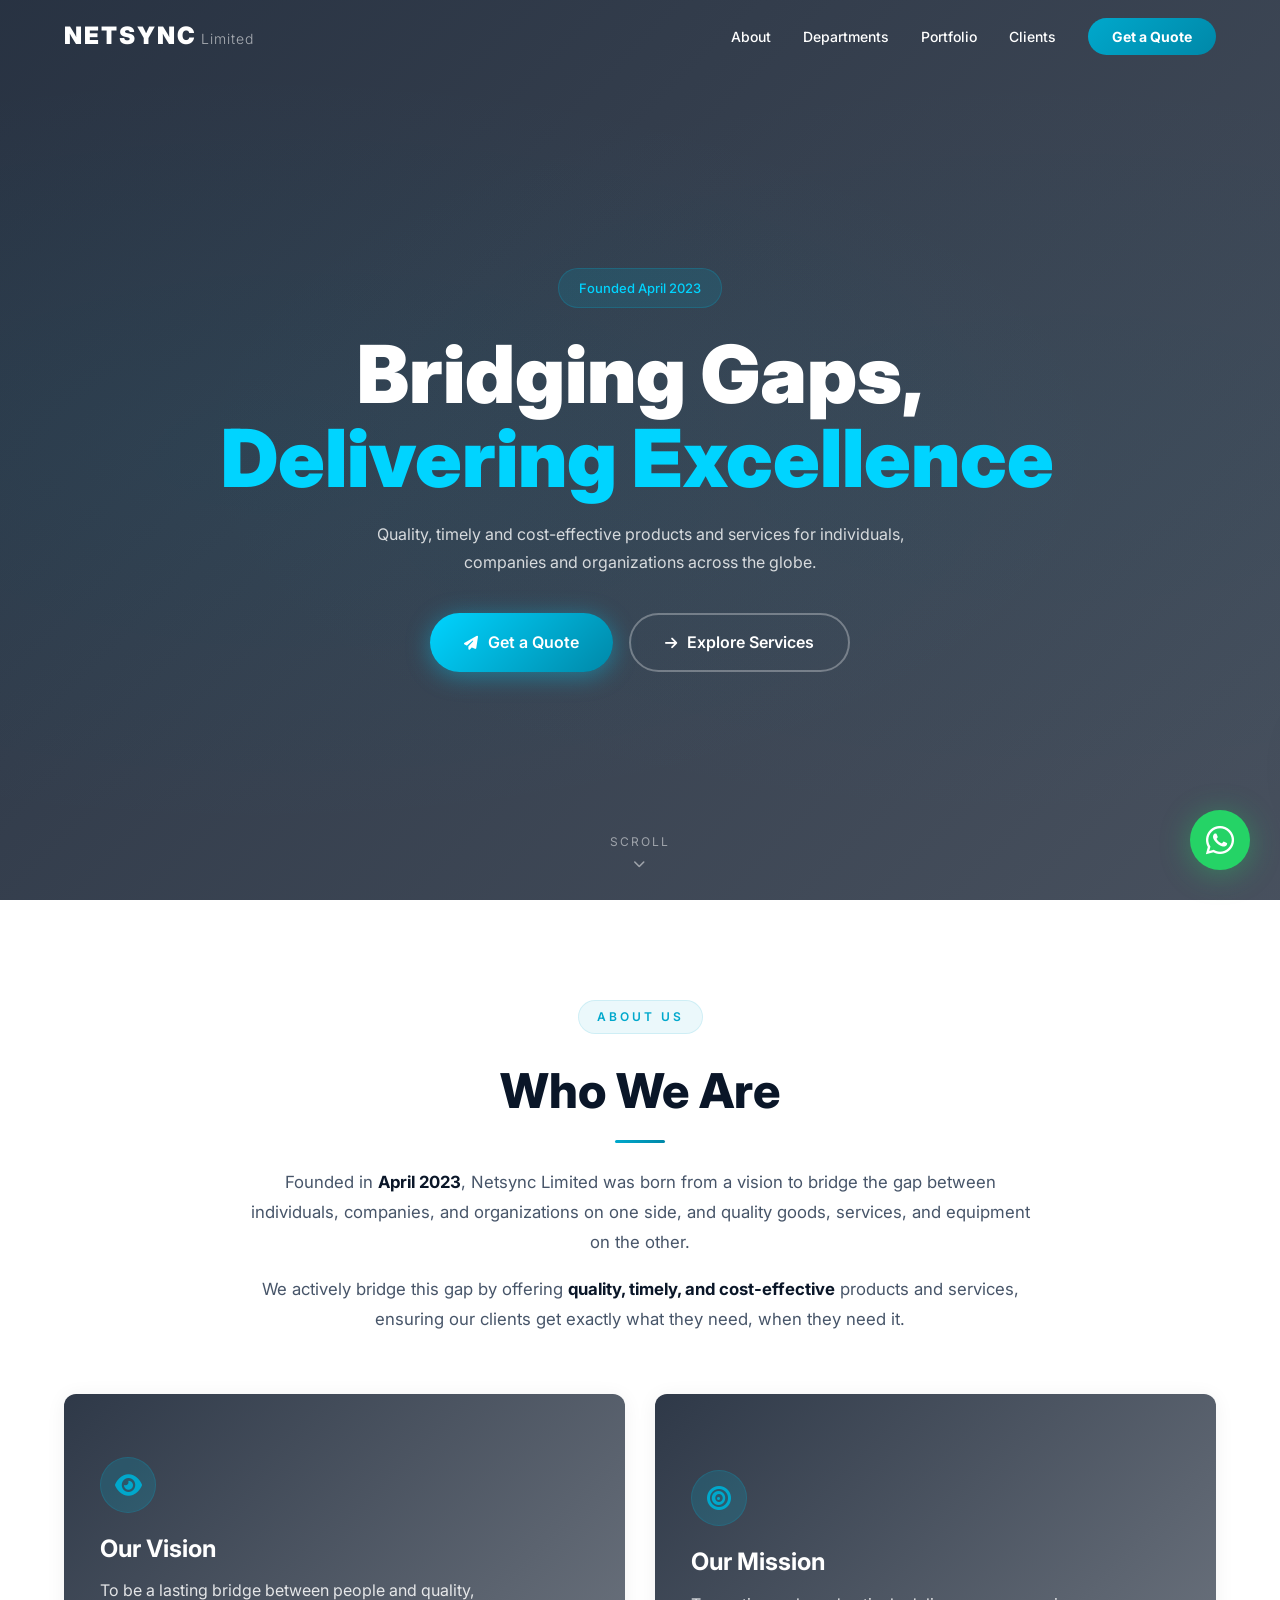
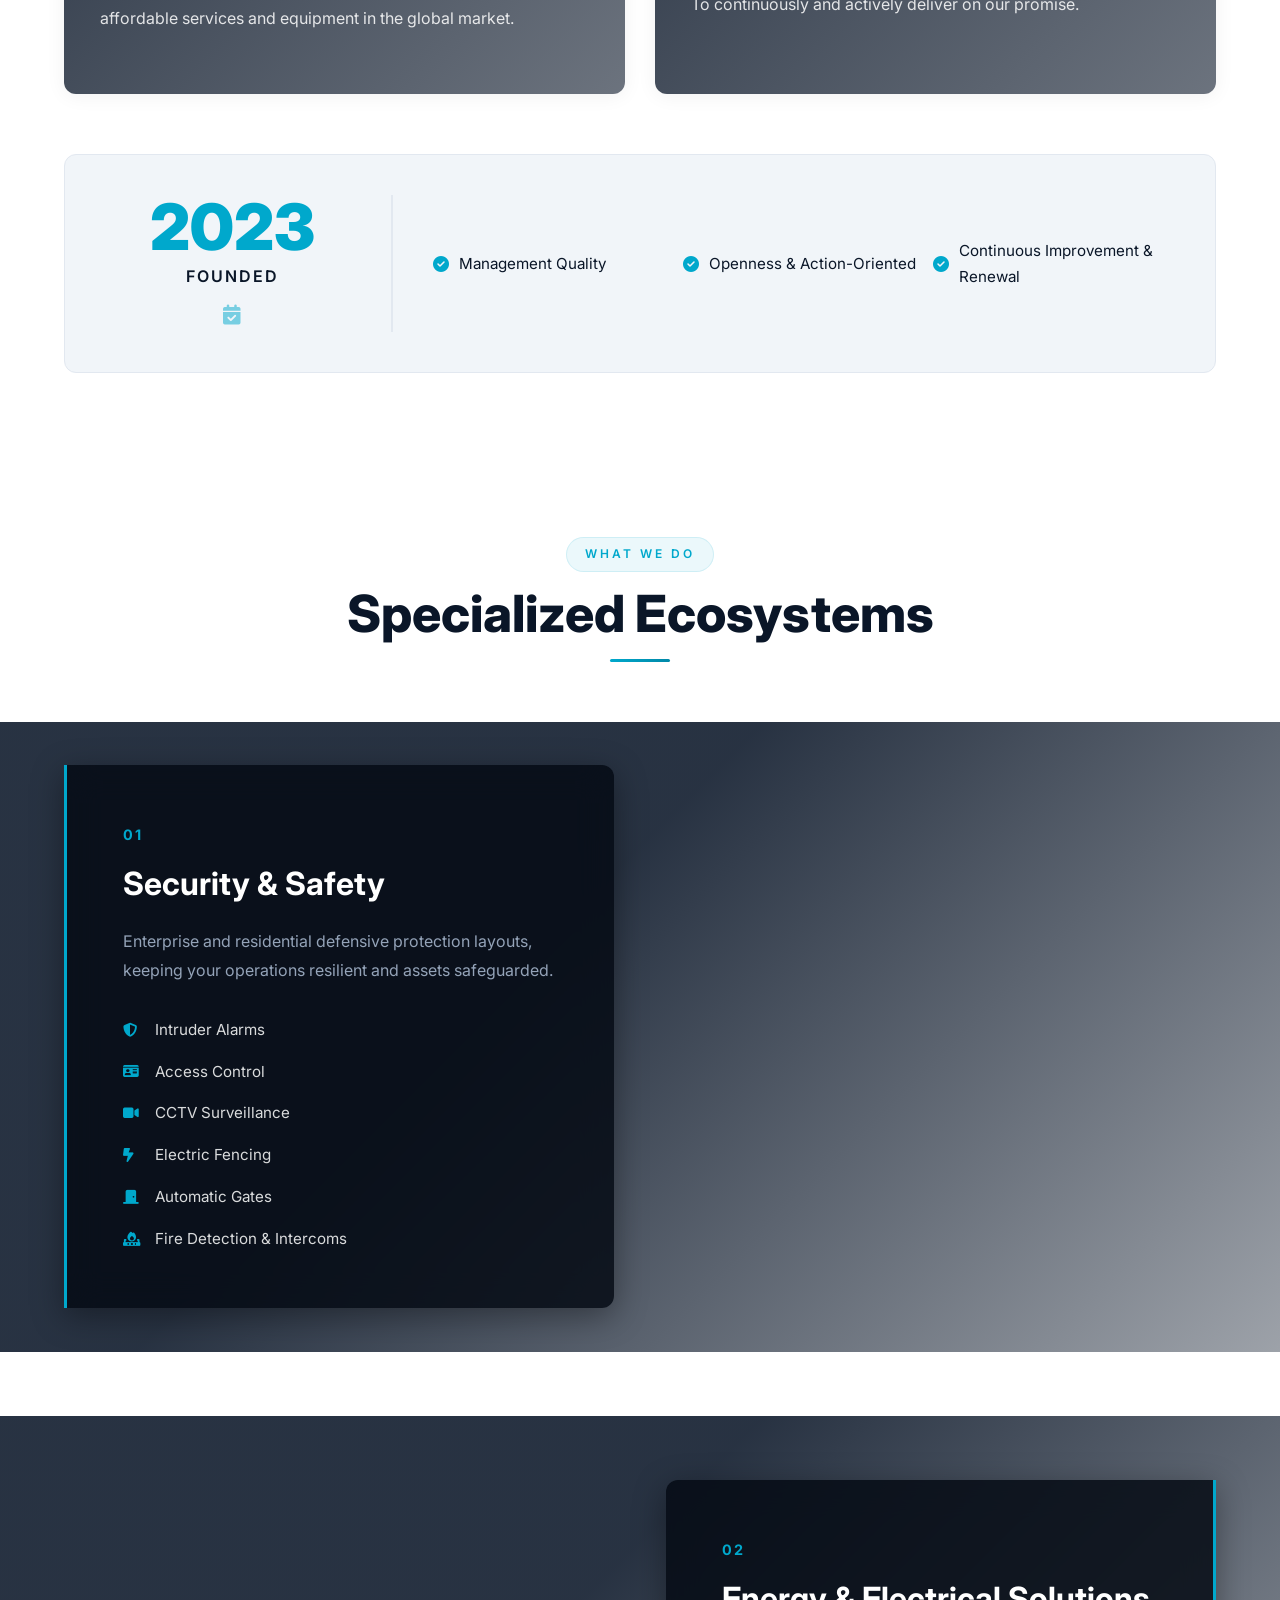
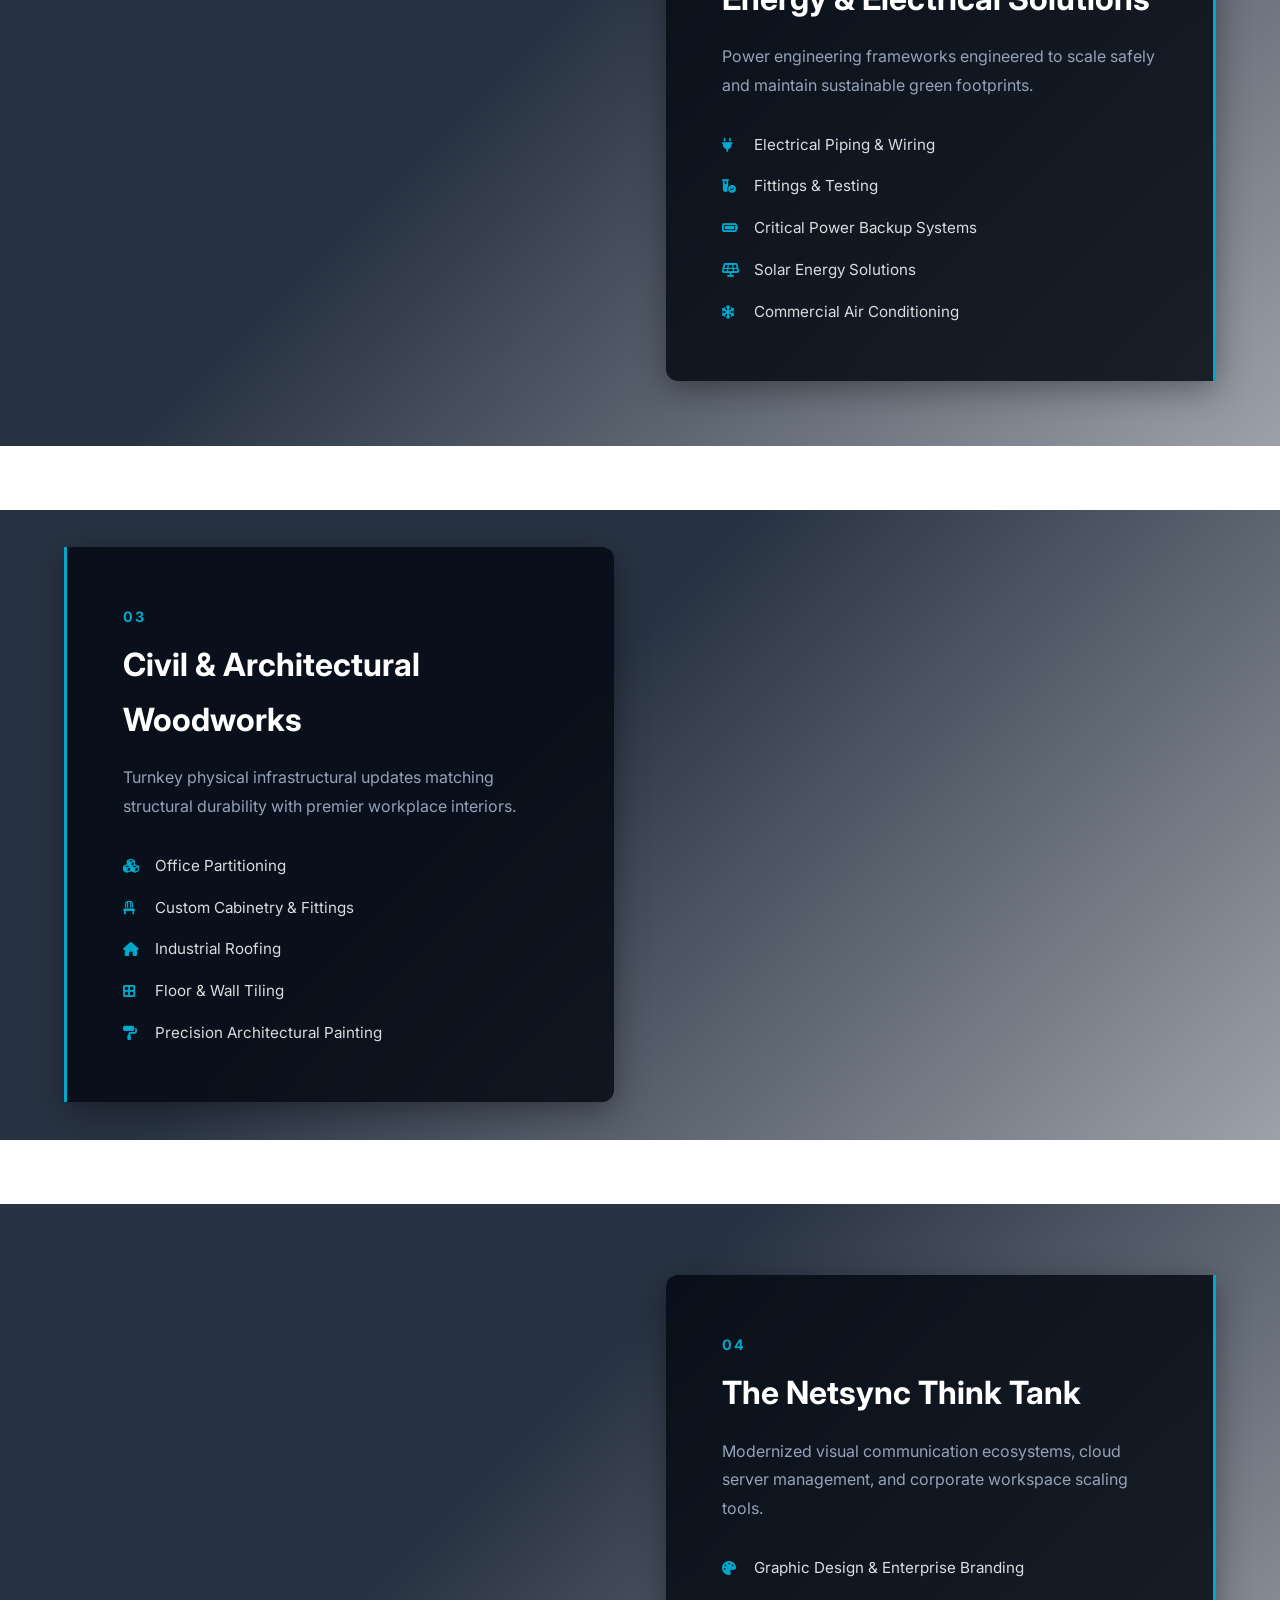
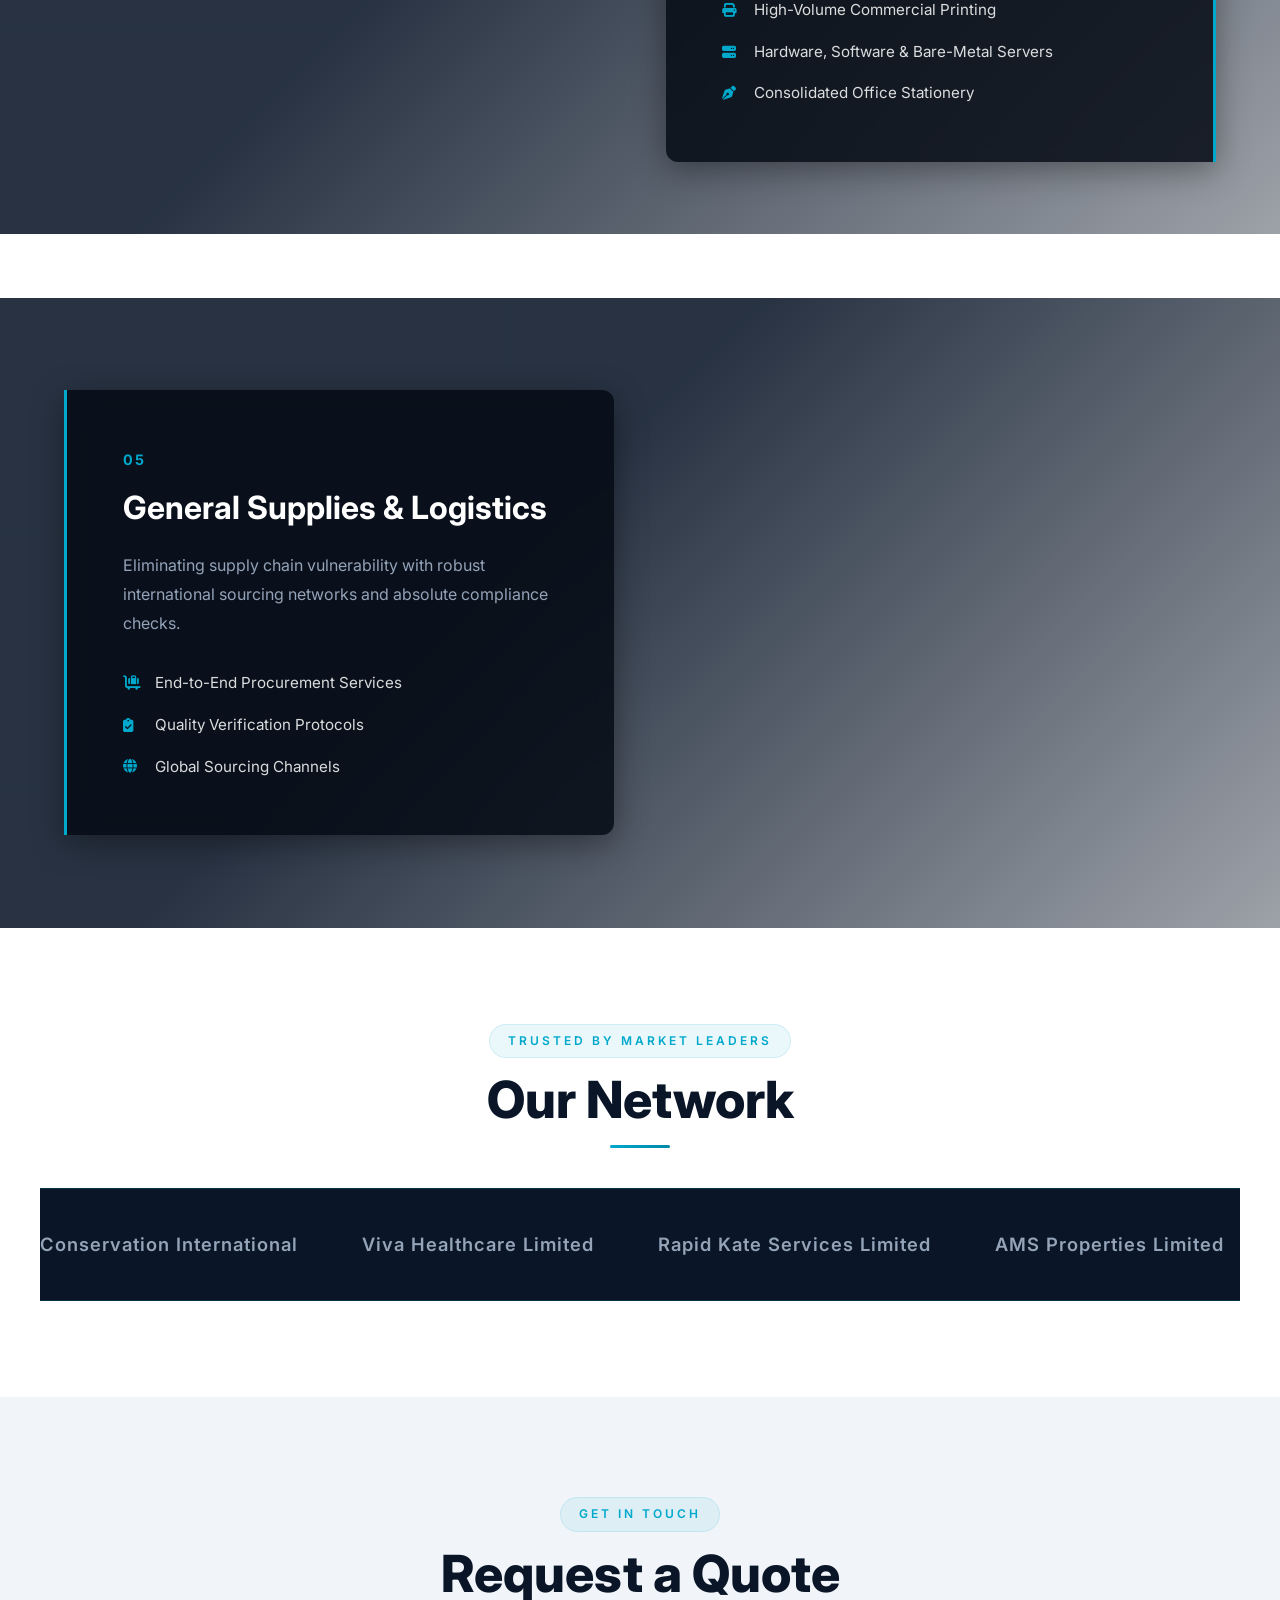
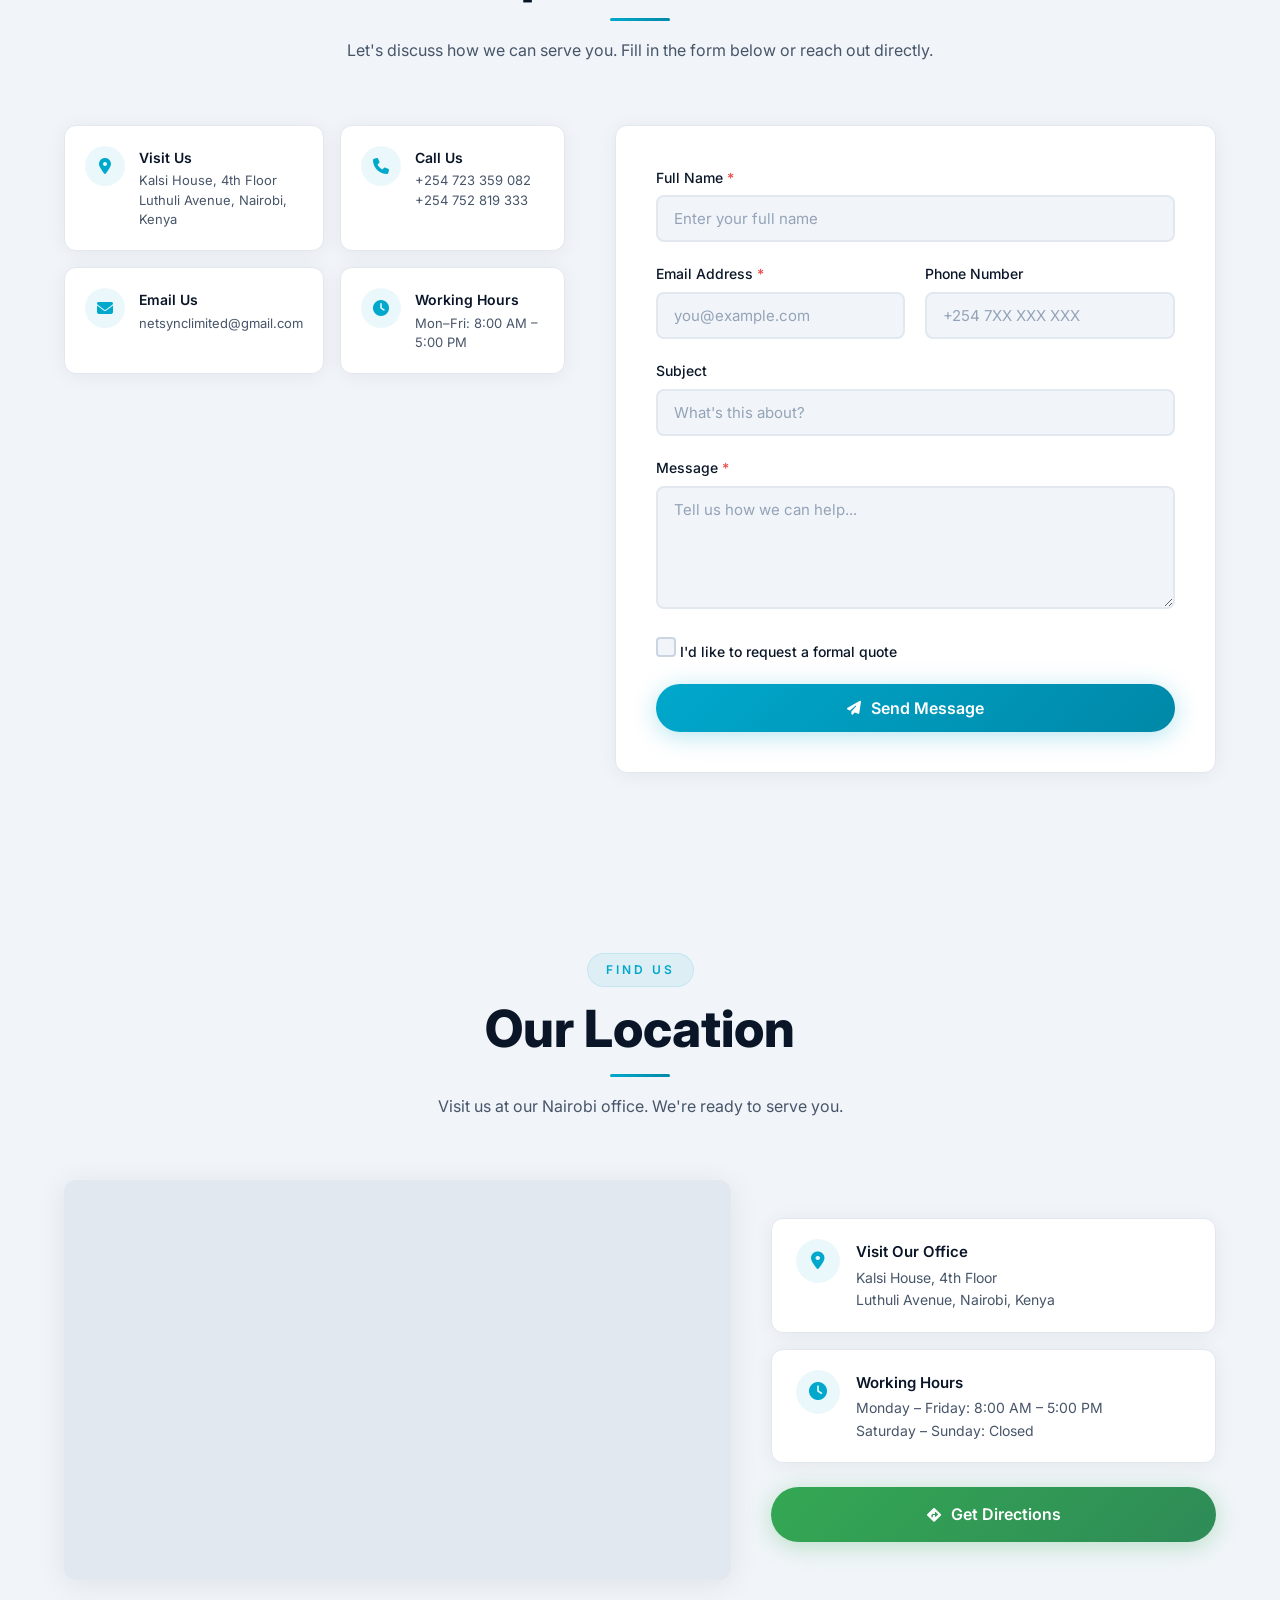
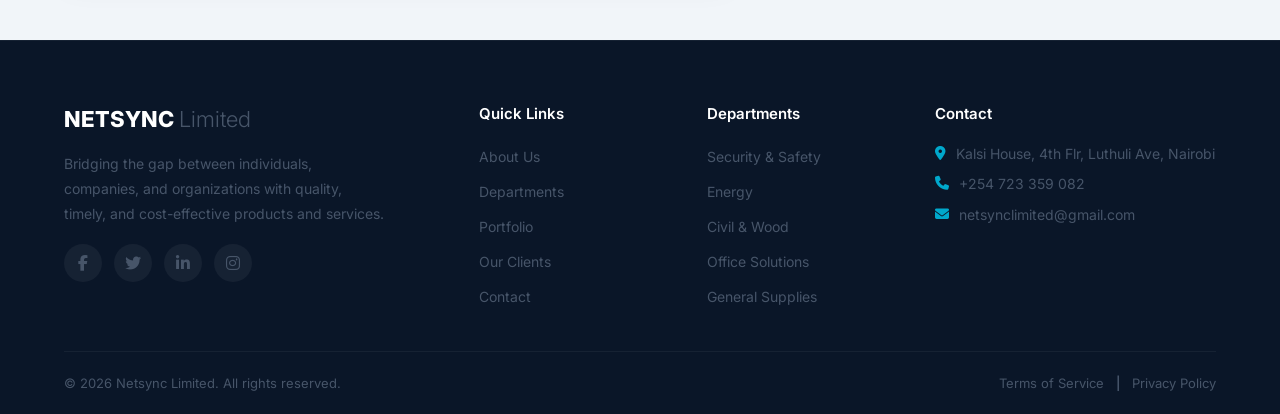
==== commit ff801377: "more changes" ====
--- a/index.html
+++ b/index.html
@@ -72,7 +72,7 @@
         
         <div class="hero-content">
             <div class="hero-badge" style="background: rgba(0, 168, 204, 0.15); border-color: rgba(0, 168, 204, 0.25); color: #00D4FF;">
-                <i class="fas fa-bolt" aria-hidden="true"></i>
+                
                 Founded April 2023
             </div>
             <h1 class="hero-title" style="color: #FFFFFF;">
@@ -102,70 +102,77 @@
     </section>
 
     <!-- ===== ABOUT SECTION ===== -->
-    <section id="about" class="about-section">
-        <div class="container">
-            <div class="section-header">
-                <span class="section-tag">About Us</span>
-                <h2 class="section-title">Who We Are</h2>
-                <div class="section-divider"></div>
-            </div>
-            
-            <div class="about-grid">
-                <div class="about-text">
-                    <p class="about-intro">
-                        Founded in <strong>April 2023</strong>, Netsync Limited was born from a vision to bridge 
-                        the gap between individuals, companies, and organizations on one side, and quality 
-                        goods, services, and equipment on the other.
-                    </p>
-                    <p>
-                        We actively bridge this gap by offering <strong>quality, timely, and cost-effective</strong> 
-                        products and services, ensuring our clients get exactly what they need, when they need it.
-                    </p>
-                    
-                    <div class="about-stats">
-                        <div class="stat-item">
-                            <span class="stat-number" data-target="2023">0</span>
-                            <span class="stat-label">Founded</span>
-                        </div>
-                        <div class="stat-item">
-                            <span class="stat-number" data-target="5">0</span>
-                            <span class="stat-label">Departments</span>
-                        </div>
-                        <div class="stat-item">
-                            <span class="stat-number" data-target="11">0</span>
-                            <span class="stat-label">Trusted Clients</span>
-                        </div>
-                    </div>
-                </div>
-                
-                <div class="about-values">
-                    <div class="value-card" data-delay="0">
-                        <div class="value-icon">
-                            <i class="fas fa-eye" aria-hidden="true"></i>
-                        </div>
-                        <h3>Vision</h3>
-                        <p>To be a lasting bridge between people and quality, affordable services and equipment in the global market.</p>
-                    </div>
-                    <div class="value-card" data-delay="100">
-                        <div class="value-icon">
-                            <i class="fas fa-bullseye" aria-hidden="true"></i>
-                        </div>
-                        <h3>Mission</h3>
-                        <p>To continuously and actively deliver on our promise.</p>
-                    </div>
-                    <div class="value-card" data-delay="200">
-                        <div class="value-icon">
-                            <i class="fas fa-gem" aria-hidden="true"></i>
-                        </div>
-                        <h3>Core Values</h3>
-                        <p>Management quality · Openness · Action-oriented · Continuous improvement and renewal</p>
-                    </div>
-                </div>
-            </div>
-        </div>
-    </section>
-
-    <!-- ===== DEPARTMENTS SECTION ===== -->
+    <!-- ===== ABOUT SECTION ===== -->
+<section id="about" class="about-section">
+    <div class="container">
+        <div class="about-header">
+            <span class="about-tag">About Us</span>
+            <h2 class="about-title">Who We Are</h2>
+            <div class="about-divider"></div>
+            <p class="about-intro">
+                Founded in <strong>April 2023</strong>, Netsync Limited was born from a vision to bridge 
+                the gap between individuals, companies, and organizations on one side, and quality 
+                goods, services, and equipment on the other.
+            </p>
+            <p class="about-intro">
+                We actively bridge this gap by offering <strong>quality, timely, and cost-effective</strong> 
+                products and services, ensuring our clients get exactly what they need, when they need it.
+            </p>
+        </div>
+
+        <!-- Mission & Vision Cards with Background Images -->
+        <div class="mission-vision-grid">
+            <div class="mv-card mission-card">
+                <div class="mv-bg" style="background-image: linear-gradient(135deg, rgba(10, 22, 40, 0.85) 0%, rgba(10, 22, 40, 0.6) 100%), url('https://images.unsplash.com/photo-1451187580459-43490279c0fa?auto=format&fit=crop&w=800&q=80');"></div>
+                <div class="mv-content">
+                    <div class="mv-icon">
+                        <i class="fas fa-eye" aria-hidden="true"></i>
+                    </div>
+                    <h3>Our Vision</h3>
+                    <p>To be a lasting bridge between people and quality, affordable services and equipment in the global market.</p>
+                </div>
+            </div>
+
+            <div class="mv-card vision-card">
+                <div class="mv-bg" style="background-image: linear-gradient(135deg, rgba(10, 22, 40, 0.85) 0%, rgba(10, 22, 40, 0.6) 100%), url('https://images.unsplash.com/photo-1552664730-d307ca884978?auto=format&fit=crop&w=800&q=80');"></div>
+                <div class="mv-content">
+                    <div class="mv-icon">
+                        <i class="fas fa-bullseye" aria-hidden="true"></i>
+                    </div>
+                    <h3>Our Mission</h3>
+                    <p>To continuously and actively deliver on our promise.</p>
+                </div>
+            </div>
+        </div>
+
+        <!-- Founded & Core Values -->
+        <div class="about-bottom">
+            <div class="founded-card">
+                <div class="founded-number">2023</div>
+                <div class="founded-label">Founded</div>
+                <div class="founded-icon">
+                    <i class="fas fa-calendar-check" aria-hidden="true"></i>
+                </div>
+            </div>
+
+            <div class="values-list">
+                <div class="value-item">
+                    <i class="fas fa-check-circle" aria-hidden="true"></i>
+                    <span>Management Quality</span>
+                </div>
+                <div class="value-item">
+                    <i class="fas fa-check-circle" aria-hidden="true"></i>
+                    <span>Openness &amp; Action-Oriented</span>
+                </div>
+                <div class="value-item">
+                    <i class="fas fa-check-circle" aria-hidden="true"></i>
+                    <span>Continuous Improvement &amp; Renewal</span>
+                </div>
+            </div>
+        </div>
+    </div>
+</section>
+
     <!-- ===== DEPARTMENTS SECTION ===== -->
 <section id="departments" class="departments-wrapper">
     <div class="container reveal">
@@ -325,8 +332,8 @@
                         </div>
                         <div>
                             <h4>Call Us</h4>
-                            <p><a href="tel:+254723359082">+254 (0) 723 359 082</a></p>
-                            <p><a href="tel:+254752819333">+254 (0) 752 819 333</a></p>
+                            <p><a href="tel:+254723359082">+254 723 359 082</a></p>
+                            <p><a href="tel:+254752819333">+254 752 819 333</a></p>
                         </div>
                     </div>
                     
@@ -350,16 +357,6 @@
                         </div>
                     </div>
                     
-                    <div class="info-credentials">
-                        <div class="cred-badge">
-                            <i class="fas fa-file-certificate" aria-hidden="true"></i>
-                            <span>Incorporated 10 Apr 2023</span>
-                        </div>
-                        <div class="cred-badge">
-                            <i class="fas fa-receipt" aria-hidden="true"></i>
-                            <span>KRA PIN: P052209407A</span>
-                        </div>
-                    </div>
                 </div>
                 
                 <div class="contact-form-wrapper">
@@ -514,7 +511,7 @@
                     <h4>Contact</h4>
                     <ul>
                         <li><i class="fas fa-map-marker-alt" aria-hidden="true"></i> Kalsi House, 4th Flr, Luthuli Ave, Nairobi</li>
-                        <li><i class="fas fa-phone" aria-hidden="true"></i> +254 (0) 723 359 082</li>
+                        <li><i class="fas fa-phone" aria-hidden="true"></i> +254 723 359 082</li>
                         <li><i class="fas fa-envelope" aria-hidden="true"></i> netsynclimited@gmail.com</li>
                     </ul>
                 </div>
--- a/css/style.css
+++ b/css/style.css
@@ -354,6 +354,48 @@
     color: var(--white) !important;
 }
 
+/* Light Navbar (for portfolio, terms, privacy pages) */
+#navbar.navbar-light {
+    background: rgba(255, 255, 255, 0.95);
+    backdrop-filter: blur(20px);
+    -webkit-backdrop-filter: blur(20px);
+    box-shadow: 0 4px 30px rgba(0, 0, 0, 0.06);
+}
+
+#navbar.navbar-light .logo-text {
+    color: var(--text-dark);
+}
+
+#navbar.navbar-light .logo-sub {
+    color: var(--gray-500);
+}
+
+#navbar.navbar-light .hamburger-line {
+    background: var(--text-dark);
+}
+
+#navbar.navbar-light .nav-menu a {
+    color: var(--text-dark);
+}
+
+#navbar.navbar-light .nav-menu a:hover,
+#navbar.navbar-light .nav-menu a.active {
+    color: var(--accent-cyan);
+}
+
+#navbar.navbar-light .nav-menu a::after {
+    background: var(--accent-cyan);
+}
+
+#navbar.navbar-light .nav-cta {
+    color: var(--white) !important;
+}
+
+#navbar.navbar-light .nav-cta:hover {
+    color: var(--white) !important;
+    box-shadow: 0 4px 20px rgba(0, 168, 204, 0.4);
+}
+
 /* ============================================================
    HERO SECTION
    ============================================================ */
@@ -365,7 +407,6 @@
     justify-content: center;
     overflow: hidden;
     padding: 100px 24px 60px;
-    /* Background is now set via inline style */
 }
 
 .hero-overlay {
@@ -432,12 +473,9 @@
     font-weight: 900;
     line-height: 1.05;
     margin-bottom: 20px;
-    /* Color set via inline style */
-}
-
+}
 
 .typed-text {
-    /* Color and border set via inline style */
     padding-right: 6px;
     animation: blink 0.8s step-end infinite;
 }
@@ -453,7 +491,6 @@
     max-width: 600px;
     margin: 0 auto 36px;
     line-height: 1.8;
-    /* Color set via inline style */
 }
 
 .hero-buttons {
@@ -477,7 +514,6 @@
     letter-spacing: 2px;
     text-transform: uppercase;
     animation: bounceDown 2s ease-in-out infinite;
-    /* Color set via inline style */
 }
 
 @keyframes bounceDown {
@@ -491,325 +527,351 @@
 }
 
 /* ============================================================
-   ABOUT SECTION
+   ABOUT SECTION - NEW LAYOUT
    ============================================================ */
 .about-section {
     padding: 100px 0;
     background: var(--white);
 }
 
-.about-grid {
+.about-header {
+    text-align: center;
+    max-width: 800px;
+    margin: 0 auto 60px;
+}
+
+.about-tag {
+    display: inline-block;
+    font-size: 12px;
+    font-weight: 600;
+    letter-spacing: 3px;
+    text-transform: uppercase;
+    color: var(--accent-cyan);
+    background: rgba(0, 168, 204, 0.08);
+    padding: 6px 18px;
+    border-radius: 50px;
+    border: 1px solid rgba(0, 168, 204, 0.12);
+    margin-bottom: 16px;
+}
+
+.about-title {
+    font-size: clamp(2rem, 4vw, 3rem);
+    font-weight: 800;
+    color: var(--text-dark);
+    margin-bottom: 8px;
+}
+
+.about-divider {
+    width: 50px;
+    height: 3px;
+    background: linear-gradient(90deg, var(--accent-cyan), var(--accent-teal));
+    border-radius: 10px;
+    margin: 0 auto 24px;
+}
+
+.about-intro {
+    font-size: 1.05rem;
+    color: var(--text-muted);
+    line-height: 1.8;
+    margin-bottom: 16px;
+}
+
+.about-intro strong {
+    color: var(--text-dark);
+}
+
+/* Mission & Vision Cards */
+.mission-vision-grid {
     display: grid;
     grid-template-columns: 1fr 1fr;
-    gap: 60px;
-    align-items: start;
-}
-
-.about-intro {
-    font-size: 1.15rem;
-    line-height: 1.9;
-    margin-bottom: 20px;
-    color: var(--text-dark);
-}
-
-.about-text p {
-    color: var(--text-muted);
-    margin-bottom: 16px;
-}
-
-.about-stats {
-    display: grid;
-    grid-template-columns: repeat(3, 1fr);
-    gap: 20px;
-    margin-top: 36px;
-}
-
-.stat-item {
-    text-align: center;
-    padding: 20px;
-    background: var(--gray-100);
-    border: 1px solid var(--gray-200);
-    border-radius: var(--radius);
-    transition: var(--transition);
-}
-
-.stat-item:hover {
-    transform: translateY(-4px);
-    border-color: var(--accent-cyan);
-    box-shadow: var(--shadow-sm);
-}
-
-.stat-number {
-    display: block;
-    font-size: 2.4rem;
-    font-weight: 800;
-    color: var(--accent-cyan);
-}
-
-.stat-label {
-    font-size: 13px;
-    color: var(--text-muted);
-    text-transform: uppercase;
-    letter-spacing: 1px;
-}
-
-.about-values {
-    display: grid;
-    grid-template-columns: 1fr;
-    gap: 20px;
-}
-
-.value-card {
-    padding: 28px 30px;
-    background: var(--gray-100);
-    border: 1px solid var(--gray-200);
-    border-radius: var(--radius);
-    transition: var(--transition);
-    opacity: 0;
-    transform: translateY(30px);
-}
-
-.value-card.visible {
-    opacity: 1;
-    transform: translateY(0);
-}
-
-.value-card:hover {
-    transform: translateY(-4px);
-    border-color: var(--accent-cyan);
-    box-shadow: var(--shadow-sm);
-}
-
-.value-icon {
-    display: inline-flex;
-    align-items: center;
-    justify-content: center;
-    width: 48px;
-    height: 48px;
-    background: rgba(0, 168, 204, 0.08);
-    border-radius: 50%;
-    margin-bottom: 14px;
-    color: var(--accent-cyan);
-    font-size: 20px;
-}
-
-.value-card h3 {
-    font-size: 18px;
-    font-weight: 700;
-    margin-bottom: 6px;
-    color: var(--text-dark);
-}
-
-.value-card p {
-    font-size: 14px;
-    color: var(--text-muted);
-    line-height: 1.6;
-}
-
-/* ============================================================
-   DEPARTMENTS SECTION
-   ============================================================ */
-.departments-section {
-    padding: 100px 0;
-    background: var(--gray-100);
-}
-
-.departments-grid {
-    display: grid;
-    grid-template-columns: repeat(auto-fit, minmax(340px, 1fr));
     gap: 30px;
-}
-
-.dept-card {
+    margin-bottom: 60px;
+}
+
+.mv-card {
     position: relative;
     border-radius: var(--radius);
     overflow: hidden;
-    min-height: 380px;
-    cursor: pointer;
+    min-height: 300px;
+    display: flex;
+    align-items: center;
     transition: var(--transition);
     box-shadow: var(--shadow-sm);
 }
 
-.dept-card:hover {
+.mv-card:hover {
     transform: translateY(-6px);
     box-shadow: var(--shadow-md);
 }
 
-.dept-card-bg {
+.mv-bg {
     position: absolute;
     inset: 0;
     background-size: cover;
     background-position: center;
-    transition: var(--transition);
-}
-
-/* Department background images (gradient fallbacks) */
-.dept-card[data-department="security"] .dept-card-bg {
-    background: linear-gradient(135deg, #0f1f3a, #1a2d4a),
-        url('https://images.unsplash.com/photo-1558002038-1055907df827?w=600&auto=format');
-    background-blend-mode: overlay;
-}
-
-.dept-card[data-department="energy"] .dept-card-bg {
-    background: linear-gradient(135deg, #0f1f3a, #1a2d4a),
-        url('https://images.unsplash.com/photo-1504328345606-18bbc8c9d7d1?w=600&auto=format');
-    background-blend-mode: overlay;
-}
-
-.dept-card[data-department="civil"] .dept-card-bg {
-    background: linear-gradient(135deg, #0f1f3a, #1a2d4a),
-        url('https://images.unsplash.com/photo-1581094794329-c8112a89af12?w=600&auto=format');
-    background-blend-mode: overlay;
-}
-
-.dept-card[data-department="office"] .dept-card-bg {
-    background: linear-gradient(135deg, #0f1f3a, #1a2d4a),
-        url('https://images.unsplash.com/photo-1497366216548-37526070297c?w=600&auto=format');
-    background-blend-mode: overlay;
-}
-
-.dept-card[data-department="supplies"] .dept-card-bg {
-    background: linear-gradient(135deg, #0f1f3a, #1a2d4a),
-        url('https://images.unsplash.com/photo-1586528116311-ad8dd3c8310d?w=600&auto=format');
-    background-blend-mode: overlay;
-}
-
-.dept-card-overlay {
+    transition: transform 0.6s ease;
+    z-index: 1;
+}
+
+.mv-card:hover .mv-bg {
+    transform: scale(1.05);
+}
+
+.mv-content {
     position: relative;
     z-index: 2;
-    padding: 36px 30px;
-    height: 100%;
-    display: flex;
-    flex-direction: column;
-    background: linear-gradient(180deg,
-            rgba(10, 22, 40, 0.2) 0%,
-            rgba(10, 22, 40, 0.85) 70%,
-            rgba(10, 22, 40, 0.95) 100%);
-    transition: var(--transition);
-}
-
-.dept-card:hover .dept-card-overlay {
-    background: linear-gradient(180deg,
-            rgba(10, 22, 40, 0.1) 0%,
-            rgba(10, 22, 40, 0.8) 60%,
-            rgba(10, 22, 40, 0.95) 100%);
-}
-
-.dept-card:hover .dept-card-bg {
-    transform: scale(1.08);
-}
-
-.dept-icon {
+    padding: 40px 36px;
+    color: var(--white);
+    width: 100%;
+}
+
+.mv-icon {
     display: inline-flex;
     align-items: center;
     justify-content: center;
     width: 56px;
     height: 56px;
-    background: rgba(0, 212, 255, 0.12);
+    background: rgba(0, 168, 204, 0.2);
     border-radius: 50%;
     color: var(--accent-cyan);
     font-size: 24px;
     margin-bottom: 16px;
-    transition: var(--transition);
-}
-
-.dept-card:hover .dept-icon {
-    background: rgba(0, 212, 255, 0.2);
-    transform: scale(1.05);
-}
-
-.dept-card-overlay h3 {
-    font-size: 22px;
+    border: 1px solid rgba(0, 168, 204, 0.2);
+}
+
+.mv-content h3 {
+    font-size: 1.5rem;
     font-weight: 700;
-    margin-bottom: 4px;
+    margin-bottom: 8px;
     color: var(--white);
 }
 
-.dept-tagline {
-    font-size: 13px;
-    font-weight: 500;
-    color: var(--accent-cyan);
-    font-style: italic;
-    margin-bottom: 4px;
-}
-
-.dept-card-overlay>p {
-    font-size: 14px;
-    color: rgba(255, 255, 255, 0.7);
-    margin-bottom: 16px;
-}
-
-.dept-services {
+.mv-content p {
+    font-size: 1rem;
+    color: rgba(255, 255, 255, 0.85);
+    line-height: 1.7;
+    max-width: 90%;
+}
+
+/* Founded & Core Values */
+.about-bottom {
     display: grid;
-    grid-template-columns: 1fr 1fr;
-    gap: 4px 16px;
-    margin-top: auto;
-}
-
-.dept-services li {
-    font-size: 13px;
-    color: rgba(255, 255, 255, 0.85);
-    display: flex;
-    align-items: center;
-    gap: 8px;
-    opacity: 0.8;
-    transition: var(--transition);
-}
-
-.dept-services li i {
-    color: var(--accent-cyan);
-    font-size: 12px;
-    flex-shrink: 0;
-}
-
-.dept-card:hover .dept-services li {
-    opacity: 1;
-}
-
-/* ============================================================
-   CLIENTS SECTION
-   ============================================================ */
-.clients-section {
-    padding: 80px 0;
-    background: var(--white);
-}
-
-.clients-grid {
-    display: grid;
-    grid-template-columns: repeat(auto-fit, minmax(180px, 1fr));
-    gap: 20px;
-}
-
-.client-logo {
-    display: flex;
-    align-items: center;
-    justify-content: center;
-    padding: 24px 16px;
+    grid-template-columns: 280px 1fr;
+    gap: 40px;
+    align-items: center;
     background: var(--gray-100);
     border: 1px solid var(--gray-200);
     border-radius: var(--radius);
-    transition: var(--transition);
+    padding: 40px 48px;
+}
+
+.founded-card {
+    display: flex;
+    flex-direction: column;
+    align-items: center;
+    justify-content: center;
     text-align: center;
-    min-height: 80px;
-}
-
-.client-logo span {
+    padding-right: 40px;
+    border-right: 2px solid var(--gray-200);
+}
+
+.founded-number {
+    font-size: 4rem;
+    font-weight: 900;
+    color: var(--accent-cyan);
+    line-height: 1;
+}
+
+.founded-label {
+    font-size: 1rem;
+    font-weight: 600;
+    color: var(--text-dark);
+    text-transform: uppercase;
+    letter-spacing: 2px;
+    margin-top: 4px;
+}
+
+.founded-icon {
+    margin-top: 8px;
+    font-size: 20px;
+    color: var(--accent-cyan);
+    opacity: 0.5;
+}
+
+.values-list {
+    display: grid;
+    grid-template-columns: 1fr 1fr 1fr;
+    gap: 16px;
+}
+
+.value-item {
+    display: flex;
+    align-items: center;
+    gap: 10px;
+    font-size: 0.95rem;
+    color: var(--text-dark);
+    padding: 8px 0;
+}
+
+.value-item i {
+    color: var(--accent-cyan);
+    font-size: 16px;
+    flex-shrink: 0;
+}
+
+/* ============================================================
+   FULL-WIDTH IMMERSIVE DEPARTMENT DESIGN
+   ============================================================ */
+.departments-wrapper {
+    padding: 4rem 0 0 0;
+    background: var(--white);
+}
+
+.dept-row {
+    position: relative;
+    min-height: 70vh;
+    display: flex;
+    align-items: center;
+    overflow: hidden;
+    margin-top: 4rem;
+}
+
+.dept-row:first-of-type {
+    margin-top: 2rem;
+}
+
+.dept-bg {
+    position: absolute;
+    top: 0;
+    left: 0;
+    width: 100%;
+    height: 100%;
+    background-size: cover;
+    background-position: center;
+    transition: transform 0.8s ease;
+    z-index: 1;
+}
+
+.dept-row:hover .dept-bg {
+    transform: scale(1.04);
+}
+
+.dept-content {
+    position: relative;
+    z-index: 2;
+    width: 100%;
+}
+
+.dept-info {
+    max-width: 550px;
+    background: rgba(5, 11, 20, 0.85);
+    backdrop-filter: blur(16px);
+    -webkit-backdrop-filter: blur(16px);
+    padding: 3.5rem;
+    border-left: 3px solid var(--accent-cyan);
+    box-shadow: 0 8px 32px 0 rgba(0, 0, 0, 0.37);
+    border-radius: 0 var(--radius) var(--radius) 0;
+}
+
+.dept-row.reverse .dept-info {
+    margin-left: auto;
+    border-left: none;
+    border-right: 3px solid var(--accent-cyan);
+    border-radius: var(--radius) 0 0 var(--radius);
+}
+
+.dept-number {
+    font-size: 0.9rem;
+    font-weight: 700;
+    color: var(--accent-cyan);
+    letter-spacing: 2px;
+}
+
+.dept-info h3 {
+    font-size: 2rem;
+    margin: 0.5rem 0 1rem;
+    color: var(--white);
+    font-weight: 700;
+}
+
+.dept-info p {
+    color: var(--gray-400);
+    margin-bottom: 2rem;
+    line-height: 1.8;
+}
+
+.service-list {
+    list-style: none;
+    display: grid;
+    grid-template-columns: repeat(auto-fit, minmax(220px, 1fr));
+    gap: 1rem;
+}
+
+.service-list li {
+    font-size: 0.95rem;
+    color: rgba(255, 255, 255, 0.85);
+    display: flex;
+    align-items: center;
+    gap: 0.75rem;
+}
+
+.service-list i {
+    color: var(--accent-cyan);
+    width: 20px;
     font-size: 14px;
-    font-weight: 500;
-    color: var(--text-muted);
-    transition: var(--transition);
-    letter-spacing: 0.5px;
-}
-
-.client-logo:hover {
-    transform: translateY(-4px);
-    border-color: var(--accent-cyan);
-    box-shadow: var(--shadow-sm);
-    background: rgba(0, 168, 204, 0.04);
-}
-
-.client-logo:hover span {
-    color: var(--text-dark);
+}
+
+/* ============================================================
+   ENDLESS CLIENT MARQUEE STRIP
+   ============================================================ */
+.clients-section {
+    padding: 6rem 0;
+    background: var(--white);
+}
+
+.clients-section .section-header {
+    margin-bottom: 40px;
+}
+
+.marquee-container {
+    width: 100%;
+    overflow: hidden;
+    background: var(--primary-dark);
+    padding: 2.5rem 0;
+    border-top: 1px solid rgba(0, 212, 255, 0.15);
+    border-bottom: 1px solid rgba(0, 212, 255, 0.15);
+    position: relative;
+}
+
+.marquee-track {
+    display: flex;
+    width: max-content;
+    animation: scrollMarquee 35s linear infinite;
+    gap: 4rem;
+}
+
+.marquee-track span {
+    font-size: 1.15rem;
+    font-weight: 600;
+    color: var(--gray-400);
+    letter-spacing: 1px;
+    transition: all 0.4s ease;
+    cursor: default;
+    white-space: nowrap;
+}
+
+.marquee-track span:hover {
+    color: var(--accent-cyan);
+    text-shadow: 0 0 10px rgba(0, 212, 255, 0.3);
+}
+
+@keyframes scrollMarquee {
+    0% {
+        transform: translateX(0);
+    }
+    100% {
+        transform: translateX(-50%);
+    }
 }
 
 /* ============================================================
@@ -1030,242 +1092,106 @@
 }
 
 /* ============================================================
-   TOAST NOTIFICATION
+   MAP SECTION
    ============================================================ */
-.toast {
-    position: fixed;
-    bottom: 100px;
-    right: 30px;
-    z-index: 9998;
-    display: flex;
-    align-items: center;
+.map-section {
+    padding: 80px 0 60px;
+    background: var(--gray-100);
+}
+
+.map-wrapper {
+    display: grid;
+    grid-template-columns: 1.5fr 1fr;
+    gap: 40px;
+    align-items: stretch;
+}
+
+.map-container {
+    position: relative;
+    border-radius: var(--radius);
+    overflow: hidden;
+    box-shadow: var(--shadow-md);
+    min-height: 400px;
+    background: var(--gray-200);
+}
+
+.map-container iframe {
+    position: absolute;
+    top: 0;
+    left: 0;
+    width: 100%;
+    height: 100%;
+    border: 0;
+}
+
+.map-details {
+    display: flex;
+    flex-direction: column;
     gap: 16px;
-    padding: 16px 24px;
+    justify-content: center;
+}
+
+.map-info-card {
+    display: flex;
+    align-items: flex-start;
+    gap: 16px;
+    padding: 20px 24px;
     background: var(--white);
     border: 1px solid var(--gray-200);
     border-radius: var(--radius);
-    box-shadow: var(--shadow-lg);
-    transform: translateX(120%);
-    transition: transform 0.5s cubic-bezier(0.34, 1.56, 0.64, 1);
-    max-width: 400px;
-}
-
-.toast.show {
-    transform: translateX(0);
-}
-
-.toast-icon {
+    box-shadow: var(--shadow-sm);
+    transition: var(--transition);
+}
+
+.map-info-card:hover {
+    transform: translateY(-2px);
+    box-shadow: var(--shadow-md);
+    border-color: var(--accent-cyan);
+}
+
+.map-info-icon {
     display: flex;
     align-items: center;
     justify-content: center;
-    width: 40px;
-    height: 40px;
-    background: rgba(0, 168, 204, 0.1);
+    width: 44px;
+    height: 44px;
+    background: rgba(0, 168, 204, 0.08);
     border-radius: 50%;
     color: var(--accent-cyan);
     font-size: 18px;
     flex-shrink: 0;
 }
 
-.toast-content h4 {
+.map-info-card h4 {
     font-size: 15px;
     font-weight: 600;
     color: var(--text-dark);
-}
-
-.toast-content p {
-    font-size: 13px;
-    color: var(--text-muted);
-}
-
-.toast-close {
-    background: none;
-    border: none;
-    color: var(--gray-400);
-    font-size: 24px;
-    cursor: pointer;
-    padding: 0 4px;
-    transition: var(--transition);
-}
-
-.toast-close:hover {
-    color: var(--text-dark);
-}
-
-/* ============================================================
-   WHATSAPP FLOATING BUTTON
-   ============================================================ */
-.whatsapp-float {
-    position: fixed;
-    bottom: 30px;
-    right: 30px;
-    z-index: 1000;
-    display: flex;
-    align-items: center;
-    justify-content: center;
-    width: 60px;
-    height: 60px;
-    background: #25D366;
-    border-radius: 50%;
-    color: var(--white);
-    font-size: 32px;
-    box-shadow: 0 4px 30px rgba(37, 211, 102, 0.4);
-    transition: var(--transition);
-    animation: floatPulse 2s ease-in-out infinite;
-}
-
-.whatsapp-float:hover {
-    transform: scale(1.1);
-    color: var(--white);
-    box-shadow: 0 8px 40px rgba(37, 211, 102, 0.6);
-}
-
-@keyframes floatPulse {
-    0%,
-    100% {
-        transform: scale(1);
-    }
-    50% {
-        transform: scale(1.05);
-    }
-}
-
-/* ============================================================
-   FOOTER
-   ============================================================ */
-.footer {
-    padding: 60px 0 20px;
-    background: var(--primary-dark);
-    border-top: 1px solid rgba(255, 255, 255, 0.05);
-}
-
-.footer-grid {
-    display: grid;
-    grid-template-columns: 2fr 1fr 1fr 1.5fr;
-    gap: 40px;
-    padding-bottom: 40px;
-    border-bottom: 1px solid rgba(255, 255, 255, 0.05);
-}
-
-.footer-brand h3 {
-    font-size: 22px;
-    font-weight: 800;
-    margin-bottom: 12px;
-    color: var(--white);
-}
-
-.footer-brand h3 span {
-    color: var(--text-muted);
-    font-weight: 300;
-}
-
-.footer-brand p {
+    margin-bottom: 2px;
+}
+
+.map-info-card p {
     font-size: 14px;
     color: var(--text-muted);
-    line-height: 1.8;
-    max-width: 320px;
-}
-
-.footer-social {
-    display: flex;
-    gap: 12px;
-    margin-top: 18px;
-}
-
-.footer-social a {
-    display: flex;
-    align-items: center;
+    line-height: 1.6;
+    margin-bottom: 0;
+}
+
+.btn-get-directions {
+    margin-top: 8px;
     justify-content: center;
-    width: 38px;
-    height: 38px;
-    background: rgba(255, 255, 255, 0.05);
-    border-radius: 50%;
-    color: var(--text-muted);
-    transition: var(--transition);
-}
-
-.footer-social a:hover {
-    background: rgba(0, 212, 255, 0.1);
-    color: var(--accent-cyan);
+    background: linear-gradient(135deg, #34A853, #2E8B57);
+    box-shadow: 0 4px 25px rgba(52, 168, 83, 0.3);
+}
+
+.btn-get-directions:hover {
+    background: linear-gradient(135deg, #2E8B57, #1A6B3C);
+    box-shadow: 0 8px 40px rgba(52, 168, 83, 0.4);
     transform: translateY(-3px);
-}
-
-.footer h4 {
-    font-size: 15px;
-    font-weight: 600;
-    color: var(--white);
-    margin-bottom: 16px;
-}
-
-.footer-links ul,
-.footer-departments ul,
-.footer-contact ul {
-    display: flex;
-    flex-direction: column;
-    gap: 8px;
-}
-
-.footer-links a,
-.footer-departments a {
-    font-size: 14px;
-    color: var(--text-muted);
-    transition: var(--transition);
-}
-
-.footer-links a:hover,
-.footer-departments a:hover {
-    color: var(--accent-cyan);
-    padding-left: 4px;
-}
-
-.footer-contact li {
-    font-size: 14px;
-    color: var(--text-muted);
-    display: flex;
-    align-items: flex-start;
-    gap: 10px;
-    line-height: 1.6;
-}
-
-.footer-contact li i {
-    color: var(--accent-cyan);
-    margin-top: 3px;
-    flex-shrink: 0;
-}
-
-.footer-bottom {
-    display: flex;
-    justify-content: space-between;
-    align-items: center;
-    padding-top: 20px;
-    font-size: 13px;
-    color: var(--text-muted);
-}
-
-.footer-legal {
-    display: flex;
-    align-items: center;
-    gap: 12px;
-}
-
-.footer-legal a {
-    color: var(--text-muted);
-    font-size: 13px;
-}
-
-.footer-legal a:hover {
-    color: var(--accent-cyan);
-}
-
-.footer-legal span {
-    color: var(--gray-500);
 }
 
 /* ============================================================
    PORTFOLIO PAGE STYLES
    ============================================================ */
-
-/* Page Hero */
 .page-hero {
     position: relative;
     padding: 140px 0 80px;
@@ -1299,7 +1225,6 @@
     margin: 16px auto 0;
 }
 
-/* Portfolio Filter */
 .portfolio-filter-section {
     padding: 40px 0 20px;
     background: var(--white);
@@ -1337,7 +1262,6 @@
     border-color: var(--accent-cyan);
 }
 
-/* Portfolio Grid */
 .portfolio-grid-section {
     padding: 60px 0 100px;
     background: var(--white);
@@ -1355,48 +1279,20 @@
     animation: fadeUp 0.6s ease forwards;
 }
 
-.portfolio-item:nth-child(1) {
-    animation-delay: 0.1s;
-}
-.portfolio-item:nth-child(2) {
-    animation-delay: 0.15s;
-}
-.portfolio-item:nth-child(3) {
-    animation-delay: 0.2s;
-}
-.portfolio-item:nth-child(4) {
-    animation-delay: 0.25s;
-}
-.portfolio-item:nth-child(5) {
-    animation-delay: 0.3s;
-}
-.portfolio-item:nth-child(6) {
-    animation-delay: 0.35s;
-}
-.portfolio-item:nth-child(7) {
-    animation-delay: 0.4s;
-}
-.portfolio-item:nth-child(8) {
-    animation-delay: 0.45s;
-}
-.portfolio-item:nth-child(9) {
-    animation-delay: 0.5s;
-}
-.portfolio-item:nth-child(10) {
-    animation-delay: 0.55s;
-}
-.portfolio-item:nth-child(11) {
-    animation-delay: 0.6s;
-}
-.portfolio-item:nth-child(12) {
-    animation-delay: 0.65s;
-}
-.portfolio-item:nth-child(13) {
-    animation-delay: 0.7s;
-}
-.portfolio-item:nth-child(14) {
-    animation-delay: 0.75s;
-}
+.portfolio-item:nth-child(1) { animation-delay: 0.1s; }
+.portfolio-item:nth-child(2) { animation-delay: 0.15s; }
+.portfolio-item:nth-child(3) { animation-delay: 0.2s; }
+.portfolio-item:nth-child(4) { animation-delay: 0.25s; }
+.portfolio-item:nth-child(5) { animation-delay: 0.3s; }
+.portfolio-item:nth-child(6) { animation-delay: 0.35s; }
+.portfolio-item:nth-child(7) { animation-delay: 0.4s; }
+.portfolio-item:nth-child(8) { animation-delay: 0.45s; }
+.portfolio-item:nth-child(9) { animation-delay: 0.5s; }
+.portfolio-item:nth-child(10) { animation-delay: 0.55s; }
+.portfolio-item:nth-child(11) { animation-delay: 0.6s; }
+.portfolio-item:nth-child(12) { animation-delay: 0.65s; }
+.portfolio-item:nth-child(13) { animation-delay: 0.7s; }
+.portfolio-item:nth-child(14) { animation-delay: 0.75s; }
 
 @keyframes fadeUp {
     to {
@@ -1476,7 +1372,6 @@
     align-self: flex-start;
 }
 
-/* Portfolio CTA */
 .portfolio-cta {
     padding: 80px 0;
     background: var(--primary-dark);
@@ -1494,6 +1389,439 @@
     font-size: 1.1rem;
     color: var(--text-muted);
     margin-bottom: 30px;
+}
+
+/* ============================================================
+   LEGAL PAGES (Terms & Privacy)
+   ============================================================ */
+.legal-hero {
+    position: relative;
+    padding: 140px 0 60px;
+    background: linear-gradient(180deg, #f0f7ff 0%, var(--white) 100%);
+    text-align: center;
+    overflow: hidden;
+}
+
+.legal-hero-content {
+    position: relative;
+    z-index: 1;
+}
+
+.legal-hero h1 {
+    font-size: clamp(2.8rem, 6vw, 4.5rem);
+    font-weight: 900;
+    color: var(--text-dark);
+    margin: 12px 0;
+}
+
+.legal-hero-subtitle {
+    font-size: 1.15rem;
+    color: var(--text-muted);
+    max-width: 600px;
+    margin: 16px auto 0;
+}
+
+.legal-meta {
+    display: flex;
+    flex-wrap: wrap;
+    gap: 24px;
+    justify-content: center;
+    margin-top: 24px;
+}
+
+.legal-meta span {
+    display: inline-flex;
+    align-items: center;
+    gap: 8px;
+    font-size: 14px;
+    color: var(--text-muted);
+    background: var(--gray-100);
+    padding: 6px 16px;
+    border-radius: 50px;
+    border: 1px solid var(--gray-200);
+}
+
+.legal-meta i {
+    color: var(--accent-cyan);
+}
+
+.legal-content {
+    padding: 60px 0 100px;
+    background: var(--white);
+}
+
+.legal-wrapper {
+    display: grid;
+    grid-template-columns: 280px 1fr;
+    gap: 50px;
+    align-items: start;
+}
+
+.legal-sidebar {
+    position: sticky;
+    top: 100px;
+}
+
+.legal-toc {
+    background: var(--gray-100);
+    border: 1px solid var(--gray-200);
+    border-radius: var(--radius);
+    padding: 28px 24px;
+}
+
+.legal-toc h3 {
+    font-size: 16px;
+    font-weight: 700;
+    color: var(--text-dark);
+    margin-bottom: 16px;
+    padding-bottom: 12px;
+    border-bottom: 2px solid var(--gray-200);
+}
+
+.legal-toc ul {
+    display: flex;
+    flex-direction: column;
+    gap: 6px;
+}
+
+.legal-toc ul li a {
+    font-size: 14px;
+    color: var(--text-muted);
+    transition: var(--transition);
+    display: block;
+    padding: 4px 0;
+}
+
+.legal-toc ul li a:hover {
+    color: var(--accent-cyan);
+    padding-left: 8px;
+}
+
+.legal-body {
+    max-width: 800px;
+}
+
+.legal-section {
+    margin-bottom: 48px;
+    padding-bottom: 40px;
+    border-bottom: 1px solid var(--gray-200);
+}
+
+.legal-section:last-child {
+    border-bottom: none;
+    margin-bottom: 0;
+    padding-bottom: 0;
+}
+
+.legal-section h2 {
+    font-size: 24px;
+    font-weight: 700;
+    color: var(--text-dark);
+    margin-bottom: 16px;
+}
+
+.legal-section p {
+    font-size: 15px;
+    color: var(--text-muted);
+    line-height: 1.8;
+    margin-bottom: 12px;
+}
+
+.legal-section p strong {
+    color: var(--text-dark);
+}
+
+.legal-list {
+    list-style: none;
+    padding-left: 0;
+    margin: 12px 0 16px 0;
+}
+
+.legal-list li {
+    font-size: 15px;
+    color: var(--text-muted);
+    line-height: 1.7;
+    padding: 6px 0 6px 28px;
+    position: relative;
+}
+
+.legal-list li::before {
+    content: '▸';
+    position: absolute;
+    left: 0;
+    color: var(--accent-cyan);
+    font-weight: 700;
+}
+
+.legal-list li strong {
+    color: var(--text-dark);
+}
+
+.legal-contact {
+    background: var(--gray-100);
+    border: 1px solid var(--gray-200);
+    border-radius: var(--radius);
+    padding: 20px 24px;
+    margin-top: 12px;
+}
+
+.legal-contact p {
+    display: flex;
+    align-items: center;
+    gap: 12px;
+    margin-bottom: 8px;
+    font-size: 15px;
+    color: var(--text-muted);
+}
+
+.legal-contact p:last-child {
+    margin-bottom: 0;
+}
+
+.legal-contact i {
+    width: 20px;
+    color: var(--accent-cyan);
+    flex-shrink: 0;
+}
+
+.legal-contact a {
+    color: var(--accent-cyan);
+}
+
+.legal-contact a:hover {
+    color: var(--accent-teal);
+}
+
+/* ============================================================
+   FOOTER
+   ============================================================ */
+.footer {
+    padding: 60px 0 20px;
+    background: var(--primary-dark);
+    border-top: 1px solid rgba(255, 255, 255, 0.05);
+}
+
+.footer-grid {
+    display: grid;
+    grid-template-columns: 2fr 1fr 1fr 1.5fr;
+    gap: 40px;
+    padding-bottom: 40px;
+    border-bottom: 1px solid rgba(255, 255, 255, 0.05);
+}
+
+.footer-brand h3 {
+    font-size: 22px;
+    font-weight: 800;
+    margin-bottom: 12px;
+    color: var(--white);
+}
+
+.footer-brand h3 span {
+    color: var(--text-muted);
+    font-weight: 300;
+}
+
+.footer-brand p {
+    font-size: 14px;
+    color: var(--text-muted);
+    line-height: 1.8;
+    max-width: 320px;
+}
+
+.footer-social {
+    display: flex;
+    gap: 12px;
+    margin-top: 18px;
+}
+
+.footer-social a {
+    display: flex;
+    align-items: center;
+    justify-content: center;
+    width: 38px;
+    height: 38px;
+    background: rgba(255, 255, 255, 0.05);
+    border-radius: 50%;
+    color: var(--text-muted);
+    transition: var(--transition);
+}
+
+.footer-social a:hover {
+    background: rgba(0, 212, 255, 0.1);
+    color: var(--accent-cyan);
+    transform: translateY(-3px);
+}
+
+.footer h4 {
+    font-size: 15px;
+    font-weight: 600;
+    color: var(--white);
+    margin-bottom: 16px;
+}
+
+.footer-links ul,
+.footer-departments ul,
+.footer-contact ul {
+    display: flex;
+    flex-direction: column;
+    gap: 8px;
+}
+
+.footer-links a,
+.footer-departments a {
+    font-size: 14px;
+    color: var(--text-muted);
+    transition: var(--transition);
+}
+
+.footer-links a:hover,
+.footer-departments a:hover {
+    color: var(--accent-cyan);
+    padding-left: 4px;
+}
+
+.footer-contact li {
+    font-size: 14px;
+    color: var(--text-muted);
+    display: flex;
+    align-items: flex-start;
+    gap: 10px;
+    line-height: 1.6;
+}
+
+.footer-contact li i {
+    color: var(--accent-cyan);
+    margin-top: 3px;
+    flex-shrink: 0;
+}
+
+.footer-bottom {
+    display: flex;
+    justify-content: space-between;
+    align-items: center;
+    padding-top: 20px;
+    font-size: 13px;
+    color: var(--text-muted);
+}
+
+.footer-legal {
+    display: flex;
+    align-items: center;
+    gap: 12px;
+}
+
+.footer-legal a {
+    color: var(--text-muted);
+    font-size: 13px;
+}
+
+.footer-legal a:hover {
+    color: var(--accent-cyan);
+}
+
+.footer-legal span {
+    color: var(--gray-500);
+}
+
+/* ============================================================
+   TOAST NOTIFICATION
+   ============================================================ */
+.toast {
+    position: fixed;
+    bottom: 100px;
+    right: 30px;
+    z-index: 9998;
+    display: flex;
+    align-items: center;
+    gap: 16px;
+    padding: 16px 24px;
+    background: var(--white);
+    border: 1px solid var(--gray-200);
+    border-radius: var(--radius);
+    box-shadow: var(--shadow-lg);
+    transform: translateX(120%);
+    transition: transform 0.5s cubic-bezier(0.34, 1.56, 0.64, 1);
+    max-width: 400px;
+}
+
+.toast.show {
+    transform: translateX(0);
+}
+
+.toast-icon {
+    display: flex;
+    align-items: center;
+    justify-content: center;
+    width: 40px;
+    height: 40px;
+    background: rgba(0, 168, 204, 0.1);
+    border-radius: 50%;
+    color: var(--accent-cyan);
+    font-size: 18px;
+    flex-shrink: 0;
+}
+
+.toast-content h4 {
+    font-size: 15px;
+    font-weight: 600;
+    color: var(--text-dark);
+}
+
+.toast-content p {
+    font-size: 13px;
+    color: var(--text-muted);
+}
+
+.toast-close {
+    background: none;
+    border: none;
+    color: var(--gray-400);
+    font-size: 24px;
+    cursor: pointer;
+    padding: 0 4px;
+    transition: var(--transition);
+}
+
+.toast-close:hover {
+    color: var(--text-dark);
+}
+
+/* ============================================================
+   WHATSAPP FLOATING BUTTON
+   ============================================================ */
+.whatsapp-float {
+    position: fixed;
+    bottom: 30px;
+    right: 30px;
+    z-index: 1000;
+    display: flex;
+    align-items: center;
+    justify-content: center;
+    width: 60px;
+    height: 60px;
+    background: #25D366;
+    border-radius: 50%;
+    color: var(--white);
+    font-size: 32px;
+    box-shadow: 0 4px 30px rgba(37, 211, 102, 0.4);
+    transition: var(--transition);
+    animation: floatPulse 2s ease-in-out infinite;
+}
+
+.whatsapp-float:hover {
+    transform: scale(1.1);
+    color: var(--white);
+    box-shadow: 0 8px 40px rgba(37, 211, 102, 0.6);
+}
+
+@keyframes floatPulse {
+    0%,
+    100% {
+        transform: scale(1);
+    }
+    50% {
+        transform: scale(1.05);
+    }
 }
 
 /* ============================================================
@@ -1510,39 +1838,10 @@
     transform: translateY(0);
 }
 
-.reveal-left {
-    opacity: 0;
-    transform: translateX(-40px);
-    transition: opacity 0.8s ease, transform 0.8s ease;
-}
-
-.reveal-left.visible {
-    opacity: 1;
-    transform: translateX(0);
-}
-
-.reveal-right {
-    opacity: 0;
-    transform: translateX(40px);
-    transition: opacity 0.8s ease, transform 0.8s ease;
-}
-
-.reveal-right.visible {
-    opacity: 1;
-    transform: translateX(0);
-}
-
 /* ============================================================
    RESPONSIVE BREAKPOINTS
    ============================================================ */
-
-/* Tablets & Small Laptops */
 @media (max-width: 1024px) {
-    .about-grid {
-        grid-template-columns: 1fr;
-        gap: 40px;
-    }
-
     .contact-wrapper {
         grid-template-columns: 1fr;
         gap: 40px;
@@ -1560,9 +1859,85 @@
     .portfolio-grid {
         grid-template-columns: repeat(auto-fill, minmax(280px, 1fr));
     }
-}
-
-/* Mobile & Small Tablets */
+
+    .legal-wrapper {
+        grid-template-columns: 1fr;
+        gap: 30px;
+    }
+
+    .legal-sidebar {
+        display: none;
+    }
+
+    .legal-body {
+        max-width: 100%;
+    }
+
+    .map-wrapper {
+        grid-template-columns: 1fr;
+        gap: 30px;
+    }
+
+    .map-container {
+        min-height: 350px;
+    }
+
+    .map-details {
+        display: grid;
+        grid-template-columns: 1fr 1fr;
+        gap: 16px;
+    }
+
+    .btn-get-directions {
+        grid-column: 1 / -1;
+    }
+
+    .dept-info {
+        max-width: 480px;
+        padding: 2.5rem;
+    }
+
+    .dept-info h3 {
+        font-size: 1.6rem;
+    }
+
+    .service-list {
+        grid-template-columns: 1fr 1fr;
+        gap: 0.75rem;
+    }
+
+    /* About Section */
+    .mission-vision-grid {
+        grid-template-columns: 1fr 1fr;
+        gap: 24px;
+    }
+
+    .about-bottom {
+        grid-template-columns: 1fr;
+        gap: 24px;
+        padding: 32px 28px;
+    }
+
+    .founded-card {
+        padding-right: 0;
+        border-right: none;
+        border-bottom: 2px solid var(--gray-200);
+        padding-bottom: 20px;
+        flex-direction: row;
+        gap: 24px;
+        justify-content: center;
+    }
+
+    .founded-number {
+        font-size: 3rem;
+    }
+
+    .values-list {
+        grid-template-columns: 1fr 1fr;
+        gap: 12px;
+    }
+}
+
 @media (max-width: 768px) {
     .nav-toggle {
         display: flex;
@@ -1602,11 +1977,9 @@
         transform: rotate(-45deg) translate(5px, -5px);
     }
 
-    /* Mobile menu links - dark text on white background */
     .nav-menu a {
         color: var(--text-dark) !important;
     }
-
     .nav-menu .nav-cta {
         color: var(--white) !important;
     }
@@ -1624,18 +1997,6 @@
         width: 100%;
         max-width: 300px;
         justify-content: center;
-    }
-
-    .departments-grid {
-        grid-template-columns: 1fr;
-    }
-
-    .dept-services {
-        grid-template-columns: 1fr 1fr;
-    }
-
-    .clients-grid {
-        grid-template-columns: repeat(auto-fit, minmax(140px, 1fr));
     }
 
     .contact-info {
@@ -1695,333 +2056,7 @@
         padding: 8px 16px;
         font-size: 12px;
     }
-}
-
-/* Small Phones */
-@media (max-width: 480px) {
-    .container {
-        padding: 0 16px;
-    }
-
-    .hero-section {
-        padding: 80px 16px 40px;
-        min-height: 90vh;
-    }
-
-    .hero-badge {
-        font-size: 11px;
-        padding: 6px 14px;
-    }
-
-    .hero-subtitle {
-        font-size: 15px;
-    }
-
-    .about-stats {
-        grid-template-columns: 1fr 1fr;
-    }
-
-    .stat-item:last-child {
-        grid-column: span 2;
-    }
-
-    .dept-services {
-        grid-template-columns: 1fr;
-    }
-
-    .dept-card-overlay {
-        padding: 24px 18px;
-    }
-
-    .clients-grid {
-        grid-template-columns: repeat(2, 1fr);
-    }
-
-    .client-logo {
-        padding: 16px 12px;
-        min-height: 60px;
-    }
-
-    .client-logo span {
-        font-size: 12px;
-    }
-
-    .info-credentials {
-        flex-direction: column;
-    }
-
-    .cred-badge {
-        justify-content: center;
-    }
-
-    .section-header {
-        margin-bottom: 40px;
-    }
-
-    .portfolio-item .portfolio-image {
-        aspect-ratio: 4/3;
-    }
-}
-
-/* Touch devices: remove sticky hovers */
-@media (hover: none) {
-    .dept-card:hover .dept-card-bg {
-        transform: none;
-    }
-    .dept-card:hover .dept-card-overlay {
-        background: linear-gradient(180deg,
-                rgba(10, 22, 40, 0.2) 0%,
-                rgba(10, 22, 40, 0.85) 70%,
-                rgba(10, 22, 40, 0.95) 100%);
-    }
-    .client-logo:hover {
-        transform: none;
-    }
-    .info-card:hover {
-        transform: none;
-    }
-    .stat-item:hover {
-        transform: none;
-    }
-    .value-card:hover {
-        transform: none;
-    }
-    .portfolio-image:hover {
-        transform: none;
-    }
-    .portfolio-image:hover .portfolio-overlay {
-        opacity: 0;
-    }
-}
-
-/* ============================================================
-   LEGAL PAGES (Terms & Privacy)
-   ============================================================ */
-
-/* Legal Hero */
-.legal-hero {
-    position: relative;
-    padding: 140px 0 60px;
-    background: linear-gradient(180deg, #f0f7ff 0%, var(--white) 100%);
-    text-align: center;
-    overflow: hidden;
-}
-
-.legal-hero-content {
-    position: relative;
-    z-index: 1;
-}
-
-.legal-hero h1 {
-    font-size: clamp(2.8rem, 6vw, 4.5rem);
-    font-weight: 900;
-    color: var(--text-dark);
-    margin: 12px 0;
-}
-
-.legal-hero-subtitle {
-    font-size: 1.15rem;
-    color: var(--text-muted);
-    max-width: 600px;
-    margin: 16px auto 0;
-}
-
-.legal-meta {
-    display: flex;
-    flex-wrap: wrap;
-    gap: 24px;
-    justify-content: center;
-    margin-top: 24px;
-}
-
-.legal-meta span {
-    display: inline-flex;
-    align-items: center;
-    gap: 8px;
-    font-size: 14px;
-    color: var(--text-muted);
-    background: var(--gray-100);
-    padding: 6px 16px;
-    border-radius: 50px;
-    border: 1px solid var(--gray-200);
-}
-
-.legal-meta i {
-    color: var(--accent-cyan);
-}
-
-/* Legal Content Layout */
-.legal-content {
-    padding: 60px 0 100px;
-    background: var(--white);
-}
-
-.legal-wrapper {
-    display: grid;
-    grid-template-columns: 280px 1fr;
-    gap: 50px;
-    align-items: start;
-}
-
-/* Sidebar / Table of Contents */
-.legal-sidebar {
-    position: sticky;
-    top: 100px;
-}
-
-.legal-toc {
-    background: var(--gray-100);
-    border: 1px solid var(--gray-200);
-    border-radius: var(--radius);
-    padding: 28px 24px;
-}
-
-.legal-toc h3 {
-    font-size: 16px;
-    font-weight: 700;
-    color: var(--text-dark);
-    margin-bottom: 16px;
-    padding-bottom: 12px;
-    border-bottom: 2px solid var(--gray-200);
-}
-
-.legal-toc ul {
-    display: flex;
-    flex-direction: column;
-    gap: 6px;
-}
-
-.legal-toc ul li a {
-    font-size: 14px;
-    color: var(--text-muted);
-    transition: var(--transition);
-    display: block;
-    padding: 4px 0;
-}
-
-.legal-toc ul li a:hover {
-    color: var(--accent-cyan);
-    padding-left: 8px;
-}
-
-/* Legal Body */
-.legal-body {
-    max-width: 800px;
-}
-
-.legal-section {
-    margin-bottom: 48px;
-    padding-bottom: 40px;
-    border-bottom: 1px solid var(--gray-200);
-}
-
-.legal-section:last-child {
-    border-bottom: none;
-    margin-bottom: 0;
-    padding-bottom: 0;
-}
-
-.legal-section h2 {
-    font-size: 24px;
-    font-weight: 700;
-    color: var(--text-dark);
-    margin-bottom: 16px;
-}
-
-.legal-section p {
-    font-size: 15px;
-    color: var(--text-muted);
-    line-height: 1.8;
-    margin-bottom: 12px;
-}
-
-.legal-section p strong {
-    color: var(--text-dark);
-}
-
-.legal-list {
-    list-style: none;
-    padding-left: 0;
-    margin: 12px 0 16px 0;
-}
-
-.legal-list li {
-    font-size: 15px;
-    color: var(--text-muted);
-    line-height: 1.7;
-    padding: 6px 0 6px 28px;
-    position: relative;
-}
-
-.legal-list li::before {
-    content: '▸';
-    position: absolute;
-    left: 0;
-    color: var(--accent-cyan);
-    font-weight: 700;
-}
-
-.legal-list li strong {
-    color: var(--text-dark);
-}
-
-/* Legal Contact */
-.legal-contact {
-    background: var(--gray-100);
-    border: 1px solid var(--gray-200);
-    border-radius: var(--radius);
-    padding: 20px 24px;
-    margin-top: 12px;
-}
-
-.legal-contact p {
-    display: flex;
-    align-items: center;
-    gap: 12px;
-    margin-bottom: 8px;
-    font-size: 15px;
-    color: var(--text-muted);
-}
-
-.legal-contact p:last-child {
-    margin-bottom: 0;
-}
-
-.legal-contact i {
-    width: 20px;
-    color: var(--accent-cyan);
-    flex-shrink: 0;
-}
-
-.legal-contact a {
-    color: var(--accent-cyan);
-}
-
-.legal-contact a:hover {
-    color: var(--accent-teal);
-}
-
-/* ============================================================
-   LEGAL PAGES RESPONSIVE
-   ============================================================ */
-
-@media (max-width: 1024px) {
-    .legal-wrapper {
-        grid-template-columns: 1fr;
-        gap: 30px;
-    }
-
-    .legal-sidebar {
-        position: static;
-        display: none;
-    }
-
-    .legal-body {
-        max-width: 100%;
-    }
-}
-
-@media (max-width: 768px) {
+
     .legal-hero {
         padding: 120px 0 40px;
     }
@@ -2055,154 +2090,7 @@
     .legal-contact p {
         font-size: 14px;
     }
-}
-
-@media (max-width: 480px) {
-    .legal-meta {
-        flex-direction: column;
-        align-items: center;
-    }
-
-    .legal-meta span {
-        width: 100%;
-        justify-content: center;
-    }
-
-    .legal-section {
-        margin-bottom: 32px;
-        padding-bottom: 24px;
-    }
-
-    .legal-list li {
-        padding-left: 22px;
-        font-size: 13px;
-    }
-}
-
-/* ============================================================
-   MAP SECTION
-   ============================================================ */
-.map-section {
-    padding: 80px 0 60px;
-    background: var(--gray-100);
-}
-
-.map-wrapper {
-    display: grid;
-    grid-template-columns: 1.5fr 1fr;
-    gap: 40px;
-    align-items: stretch;
-}
-
-.map-container {
-    position: relative;
-    border-radius: var(--radius);
-    overflow: hidden;
-    box-shadow: var(--shadow-md);
-    min-height: 400px;
-    background: var(--gray-200);
-}
-
-.map-container iframe {
-    position: absolute;
-    top: 0;
-    left: 0;
-    width: 100%;
-    height: 100%;
-    border: 0;
-}
-
-.map-details {
-    display: flex;
-    flex-direction: column;
-    gap: 16px;
-    justify-content: center;
-}
-
-.map-info-card {
-    display: flex;
-    align-items: flex-start;
-    gap: 16px;
-    padding: 20px 24px;
-    background: var(--white);
-    border: 1px solid var(--gray-200);
-    border-radius: var(--radius);
-    box-shadow: var(--shadow-sm);
-    transition: var(--transition);
-}
-
-.map-info-card:hover {
-    transform: translateY(-2px);
-    box-shadow: var(--shadow-md);
-    border-color: var(--accent-cyan);
-}
-
-.map-info-icon {
-    display: flex;
-    align-items: center;
-    justify-content: center;
-    width: 44px;
-    height: 44px;
-    background: rgba(0, 168, 204, 0.08);
-    border-radius: 50%;
-    color: var(--accent-cyan);
-    font-size: 18px;
-    flex-shrink: 0;
-}
-
-.map-info-card h4 {
-    font-size: 15px;
-    font-weight: 600;
-    color: var(--text-dark);
-    margin-bottom: 2px;
-}
-
-.map-info-card p {
-    font-size: 14px;
-    color: var(--text-muted);
-    line-height: 1.6;
-    margin-bottom: 0;
-}
-
-.btn-get-directions {
-    margin-top: 8px;
-    justify-content: center;
-    background: linear-gradient(135deg, #34A853, #2E8B57);
-    box-shadow: 0 4px 25px rgba(52, 168, 83, 0.3);
-}
-
-.btn-get-directions:hover {
-    background: linear-gradient(135deg, #2E8B57, #1A6B3C);
-    box-shadow: 0 8px 40px rgba(52, 168, 83, 0.4);
-    transform: translateY(-3px);
-}
-
-/* ============================================================
-   MAP SECTION RESPONSIVE
-   ============================================================ */
-
-@media (max-width: 1024px) {
-    .map-wrapper {
-        grid-template-columns: 1fr;
-        gap: 30px;
-    }
-
-    .map-container {
-        min-height: 350px;
-    }
-
-    .map-details {
-        display: grid;
-        grid-template-columns: 1fr 1fr;
-        gap: 16px;
-    }
-
-    .btn-get-directions {
-        grid-column: 1 / -1;
-    }
-}
-
-@media (max-width: 768px) {
+
     .map-section {
         padding: 60px 0 40px;
     }
@@ -2234,236 +2122,20 @@
         padding: 12px 24px;
         font-size: 14px;
     }
-}
-
-@media (max-width: 480px) {
-    .map-container {
-        min-height: 220px;
-    }
-
-    .map-info-card {
-        padding: 14px 16px;
-        gap: 12px;
-    }
-
-    .map-info-icon {
-        width: 36px;
-        height: 36px;
-        font-size: 14px;
-    }
-
-    .map-info-card h4 {
-        font-size: 13px;
-    }
-
-    .map-info-card p {
-        font-size: 12px;
-    }
-
-    .btn-get-directions {
-        padding: 10px 20px;
-        font-size: 13px;
-    }
-}
-
-/* Touch devices: remove sticky hovers */
-@media (hover: none) {
-    .map-info-card:hover {
-        transform: none;
-    }
-}
-
-/* ============================================================
-   FULL-WIDTH IMMERSIVE DEPARTMENT DESIGN
-   ============================================================ */
-.departments-wrapper {
-    padding: 4rem 0 0 0;
-    background: var(--white);
-}
-
-.dept-row {
-    position: relative;
-    min-height: 70vh;
-    display: flex;
-    align-items: center;
-    overflow: hidden;
-    margin-top: 4rem;
-}
-
-.dept-row:first-of-type {
-    margin-top: 2rem;
-}
-
-.dept-bg {
-    position: absolute;
-    top: 0;
-    left: 0;
-    width: 100%;
-    height: 100%;
-    background-size: cover;
-    background-position: center;
-    transition: transform 0.8s ease;
-    z-index: 1;
-}
-
-.dept-row:hover .dept-bg {
-    transform: scale(1.04);
-}
-
-.dept-content {
-    position: relative;
-    z-index: 2;
-    width: 100%;
-}
-
-.dept-info {
-    max-width: 550px;
-    background: rgba(5, 11, 20, 0.85);
-    backdrop-filter: blur(16px);
-    -webkit-backdrop-filter: blur(16px);
-    padding: 3.5rem;
-    border-left: 3px solid var(--accent-cyan);
-    box-shadow: 0 8px 32px 0 rgba(0, 0, 0, 0.37);
-    border-radius: 0 var(--radius) var(--radius) 0;
-}
-
-.dept-row.reverse .dept-info {
-    margin-left: auto;
-    border-left: none;
-    border-right: 3px solid var(--accent-cyan);
-    border-radius: var(--radius) 0 0 var(--radius);
-}
-
-.dept-number {
-    font-size: 0.9rem;
-    font-weight: 700;
-    color: var(--accent-cyan);
-    letter-spacing: 2px;
-}
-
-.dept-info h3 {
-    font-size: 2rem;
-    margin: 0.5rem 0 1rem;
-    color: var(--white);
-    font-weight: 700;
-}
-
-.dept-info p {
-    color: var(--gray-400);
-    margin-bottom: 2rem;
-    line-height: 1.8;
-}
-
-.service-list {
-    list-style: none;
-    display: grid;
-    grid-template-columns: repeat(auto-fit, minmax(220px, 1fr));
-    gap: 1rem;
-}
-
-.service-list li {
-    font-size: 0.95rem;
-    color: rgba(255, 255, 255, 0.85);
-    display: flex;
-    align-items: center;
-    gap: 0.75rem;
-}
-
-.service-list i {
-    color: var(--accent-cyan);
-    width: 20px;
-    font-size: 14px;
-}
-
-/* ============================================================
-   ENDLESS CLIENT MARQUEE STRIP
-   ============================================================ */
-.clients-section {
-    padding: 6rem 0;
-    background: var(--white);
-}
-
-.clients-section .section-header {
-    margin-bottom: 40px;
-}
-
-.marquee-container {
-    width: 100%;
-    overflow: hidden;
-    background: var(--primary-dark);
-    padding: 2.5rem 0;
-    border-top: 1px solid rgba(0, 212, 255, 0.15);
-    border-bottom: 1px solid rgba(0, 212, 255, 0.15);
-    position: relative;
-}
-
-.marquee-track {
-    display: flex;
-    width: max-content;
-    animation: scrollMarquee 35s linear infinite;
-    gap: 4rem;
-}
-
-.marquee-track span {
-    font-size: 1.15rem;
-    font-weight: 600;
-    color: var(--gray-400);
-    letter-spacing: 1px;
-    transition: all 0.4s ease;
-    cursor: default;
-    white-space: nowrap;
-}
-
-.marquee-track span:hover {
-    color: var(--accent-cyan);
-    text-shadow: 0 0 10px rgba(0, 212, 255, 0.3);
-}
-
-/* ============================================================
-   CORE KEYFRAME ANIMATIONS
-   ============================================================ */
-@keyframes scrollMarquee {
-    0% {
-        transform: translateX(0);
-    }
-    100% {
-        transform: translateX(-50%);
-    }
-}
-
-/* ============================================================
-   DEPARTMENTS RESPONSIVE
-   ============================================================ */
-@media (max-width: 1024px) {
-    .dept-info {
-        max-width: 480px;
-        padding: 2.5rem;
-    }
-    
-    .dept-info h3 {
-        font-size: 1.6rem;
-    }
-    
-    .service-list {
-        grid-template-columns: 1fr 1fr;
-        gap: 0.75rem;
-    }
-}
-
-@media (max-width: 768px) {
+
     .departments-wrapper {
         padding: 2rem 0 0 0;
     }
-    
+
     .dept-row {
         min-height: 60vh;
         margin-top: 2rem;
     }
-    
+
     .dept-row:first-of-type {
         margin-top: 1rem;
     }
-    
+
     .dept-info {
         max-width: 100%;
         padding: 1.8rem;
@@ -2471,68 +2143,251 @@
         border-radius: var(--radius);
         margin: 0 0;
     }
-    
+
     .dept-row.reverse .dept-info {
         border-right: none;
         border-left: 3px solid var(--accent-cyan);
         border-radius: var(--radius);
     }
-    
+
     .dept-info h3 {
         font-size: 1.4rem;
     }
-    
+
     .dept-info p {
         font-size: 0.95rem;
     }
-    
+
     .service-list {
         grid-template-columns: 1fr;
         gap: 0.5rem;
     }
-    
+
     .service-list li {
         font-size: 0.9rem;
     }
-    
+
     .marquee-container {
         padding: 1.5rem 0;
     }
-    
+
     .marquee-track {
         gap: 2rem;
         animation-duration: 25s;
     }
-    
+
     .marquee-track span {
         font-size: 0.95rem;
     }
+
+    /* About Section Mobile */
+    .about-section {
+        padding: 60px 0;
+    }
+
+    .about-header {
+        margin-bottom: 40px;
+    }
+
+    .mission-vision-grid {
+        grid-template-columns: 1fr;
+        gap: 20px;
+    }
+
+    .mv-card {
+        min-height: 240px;
+    }
+
+    .mv-content {
+        padding: 28px 24px;
+    }
+
+    .mv-content h3 {
+        font-size: 1.3rem;
+    }
+
+    .mv-content p {
+        font-size: 0.95rem;
+        max-width: 100%;
+    }
+
+    .about-bottom {
+        padding: 24px 20px;
+    }
+
+    .values-list {
+        grid-template-columns: 1fr;
+        gap: 8px;
+    }
+
+    .value-item {
+        font-size: 0.9rem;
+    }
+
+    .founded-card {
+        flex-direction: row;
+        gap: 16px;
+        justify-content: center;
+        padding-bottom: 16px;
+    }
+
+    .founded-number {
+        font-size: 2.5rem;
+    }
+
+    .founded-label {
+        font-size: 0.85rem;
+    }
 }
 
 @media (max-width: 480px) {
+    .container {
+        padding: 0 16px;
+    }
+
+    .hero-section {
+        padding: 80px 16px 40px;
+        min-height: 90vh;
+    }
+
+    .hero-badge {
+        font-size: 11px;
+        padding: 6px 14px;
+    }
+
+    .hero-subtitle {
+        font-size: 15px;
+    }
+
+    .info-credentials {
+        flex-direction: column;
+    }
+
+    .cred-badge {
+        justify-content: center;
+    }
+
+    .section-header {
+        margin-bottom: 40px;
+    }
+
+    .portfolio-item .portfolio-image {
+        aspect-ratio: 4/3;
+    }
+
+    .legal-meta {
+        flex-direction: column;
+        align-items: center;
+    }
+
+    .legal-meta span {
+        width: 100%;
+        justify-content: center;
+    }
+
+    .legal-section {
+        margin-bottom: 32px;
+        padding-bottom: 24px;
+    }
+
+    .legal-list li {
+        padding-left: 22px;
+        font-size: 13px;
+    }
+
+    .map-container {
+        min-height: 220px;
+    }
+
+    .map-info-card {
+        padding: 14px 16px;
+        gap: 12px;
+    }
+
+    .map-info-icon {
+        width: 36px;
+        height: 36px;
+        font-size: 14px;
+    }
+
+    .map-info-card h4 {
+        font-size: 13px;
+    }
+
+    .map-info-card p {
+        font-size: 12px;
+    }
+
+    .btn-get-directions {
+        padding: 10px 20px;
+        font-size: 13px;
+    }
+
     .dept-row {
         min-height: 50vh;
     }
-    
+
     .dept-info {
         padding: 1.5rem;
     }
-    
+
     .dept-info h3 {
         font-size: 1.2rem;
     }
-    
+
     .dept-number {
         font-size: 0.75rem;
     }
-    
+
     .marquee-track {
         gap: 1.5rem;
         animation-duration: 20s;
     }
-    
+
     .marquee-track span {
         font-size: 0.85rem;
+    }
+
+    /* About Section Small Phones */
+    .mv-content {
+        padding: 20px 18px;
+    }
+
+    .mv-icon {
+        width: 44px;
+        height: 44px;
+        font-size: 18px;
+        margin-bottom: 12px;
+    }
+
+    .mv-content h3 {
+        font-size: 1.1rem;
+    }
+
+    .mv-content p {
+        font-size: 0.9rem;
+    }
+
+    .about-bottom {
+        padding: 20px 16px;
+    }
+
+    .founded-card {
+        flex-wrap: wrap;
+        gap: 8px;
+    }
+
+    .founded-number {
+        font-size: 2rem;
+    }
+
+    .values-list {
+        gap: 6px;
+    }
+
+    .value-item {
+        font-size: 0.85rem;
+        gap: 8px;
     }
 }
 
@@ -2545,4 +2400,22 @@
         color: var(--gray-400);
         text-shadow: none;
     }
+    .info-card:hover {
+        transform: none;
+    }
+    .portfolio-image:hover {
+        transform: none;
+    }
+    .portfolio-image:hover .portfolio-overlay {
+        opacity: 0;
+    }
+    .map-info-card:hover {
+        transform: none;
+    }
+    .mv-card:hover {
+        transform: none;
+    }
+    .mv-card:hover .mv-bg {
+        transform: none;
+    }
 }
